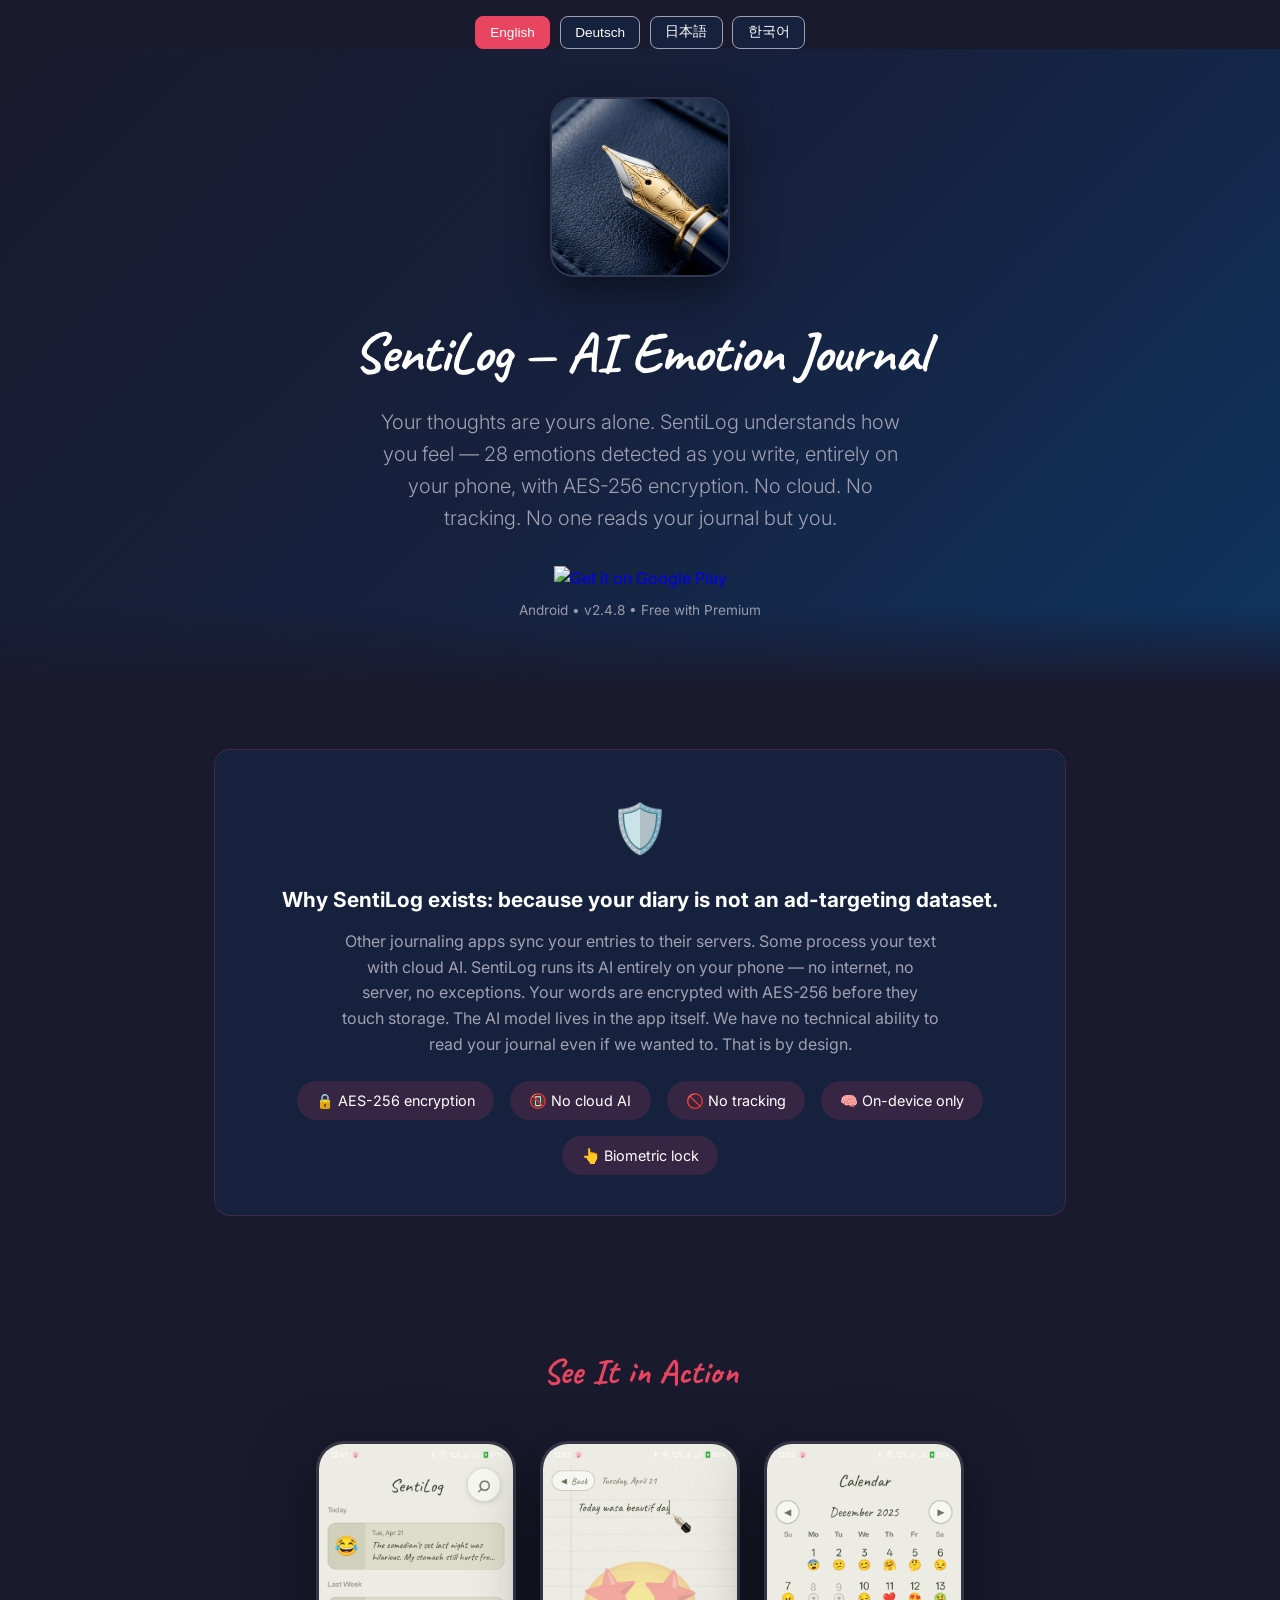
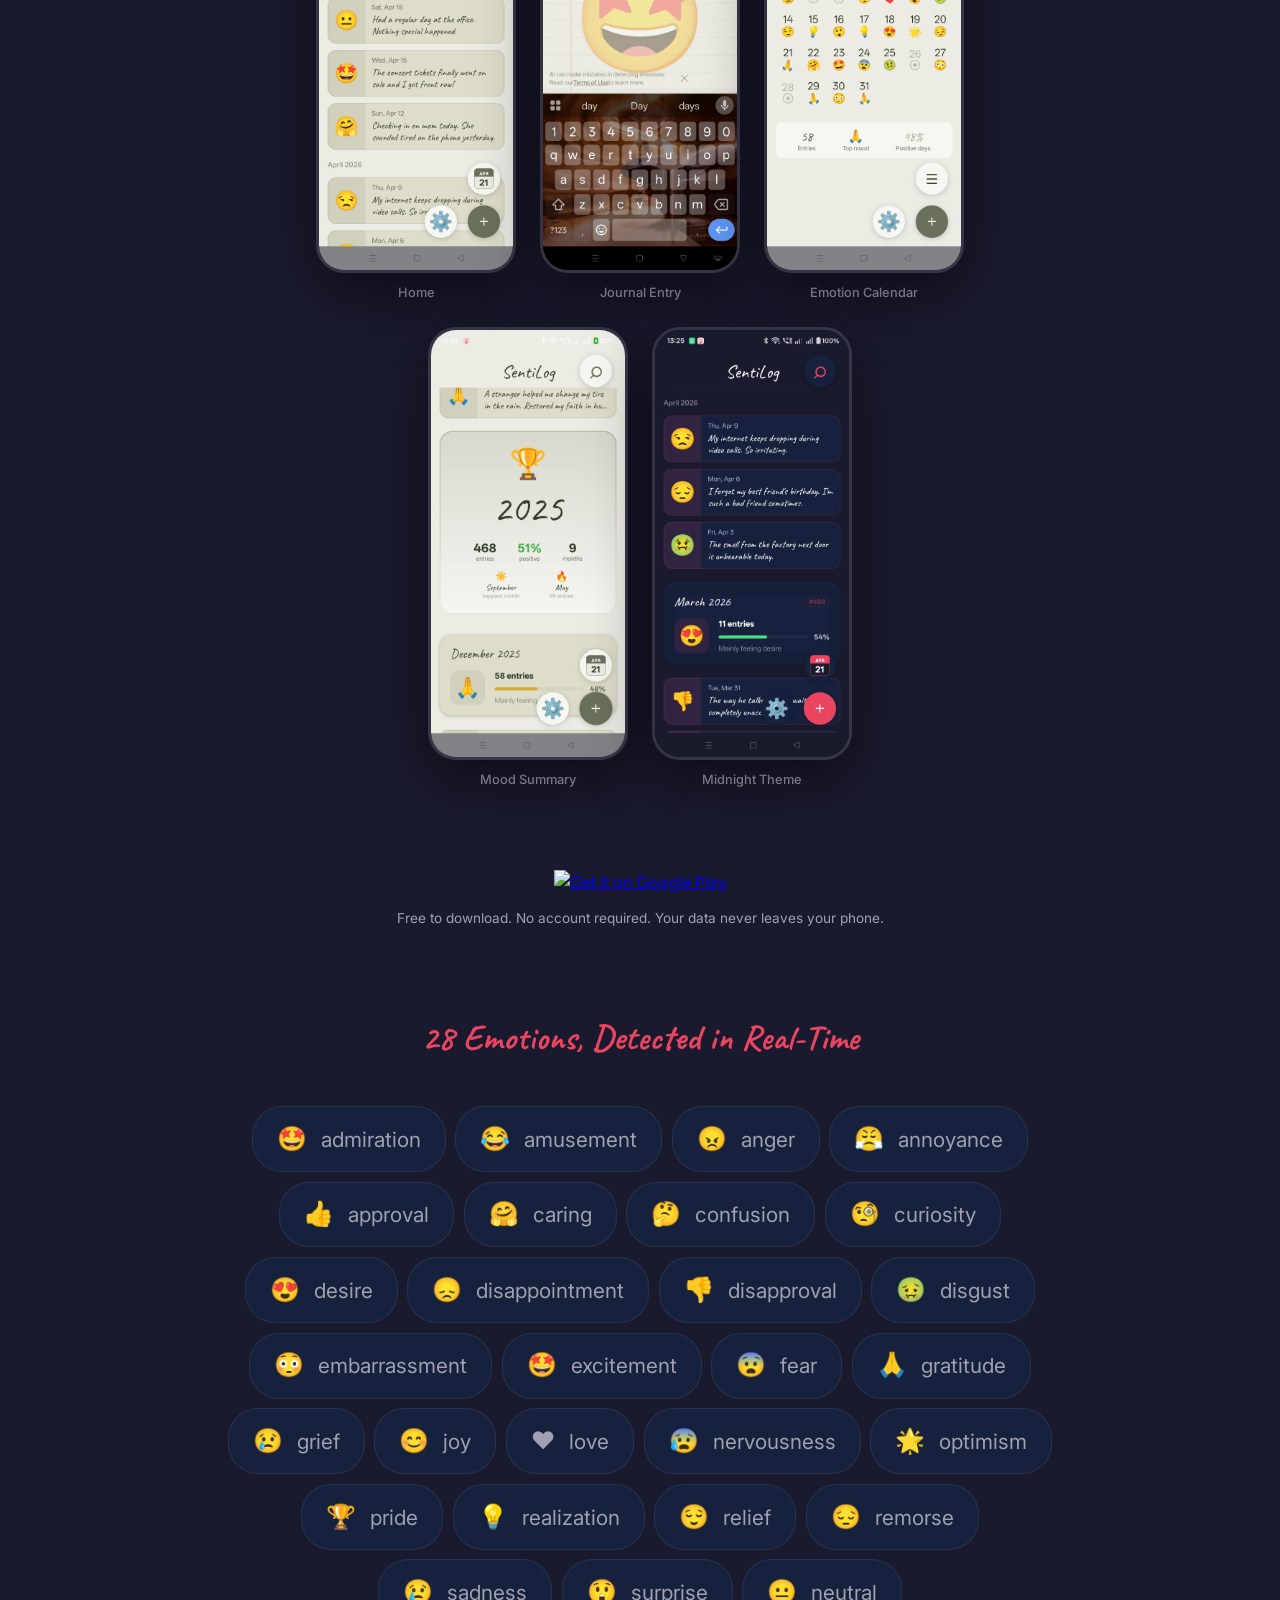
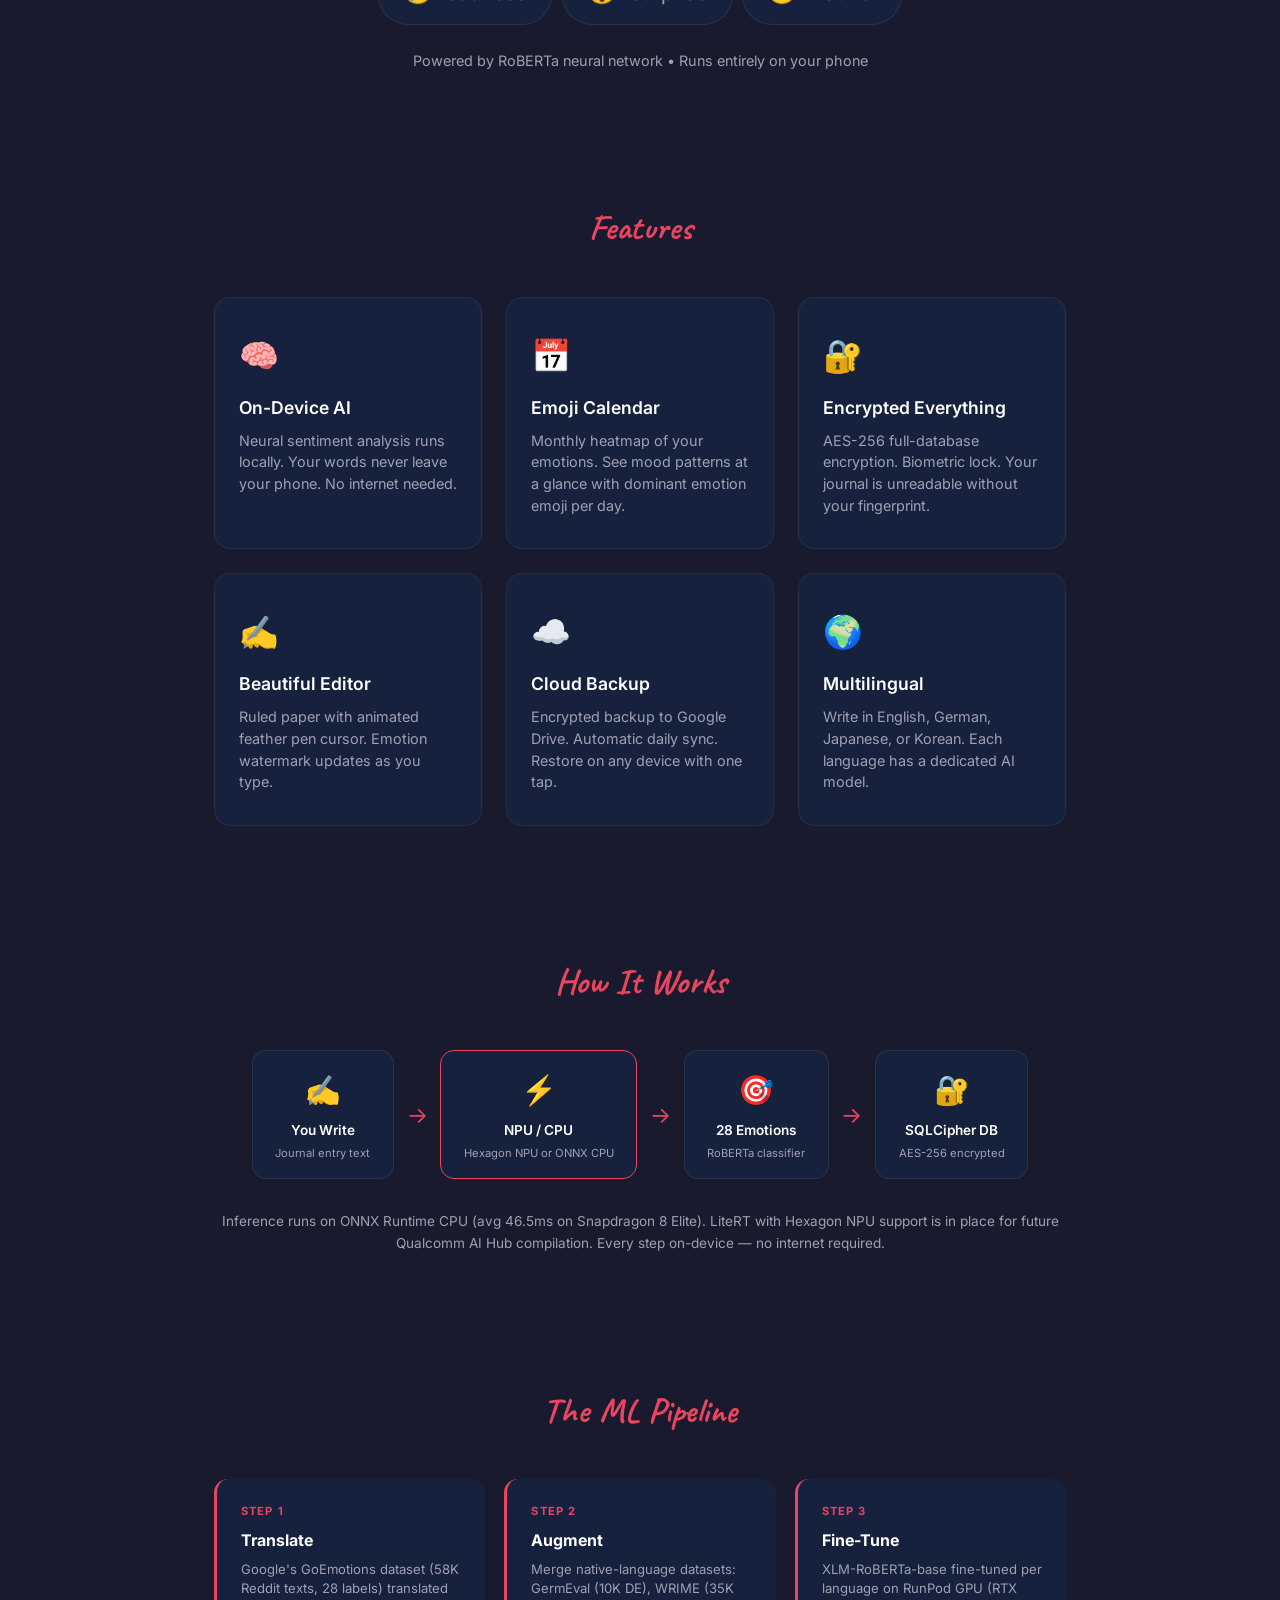
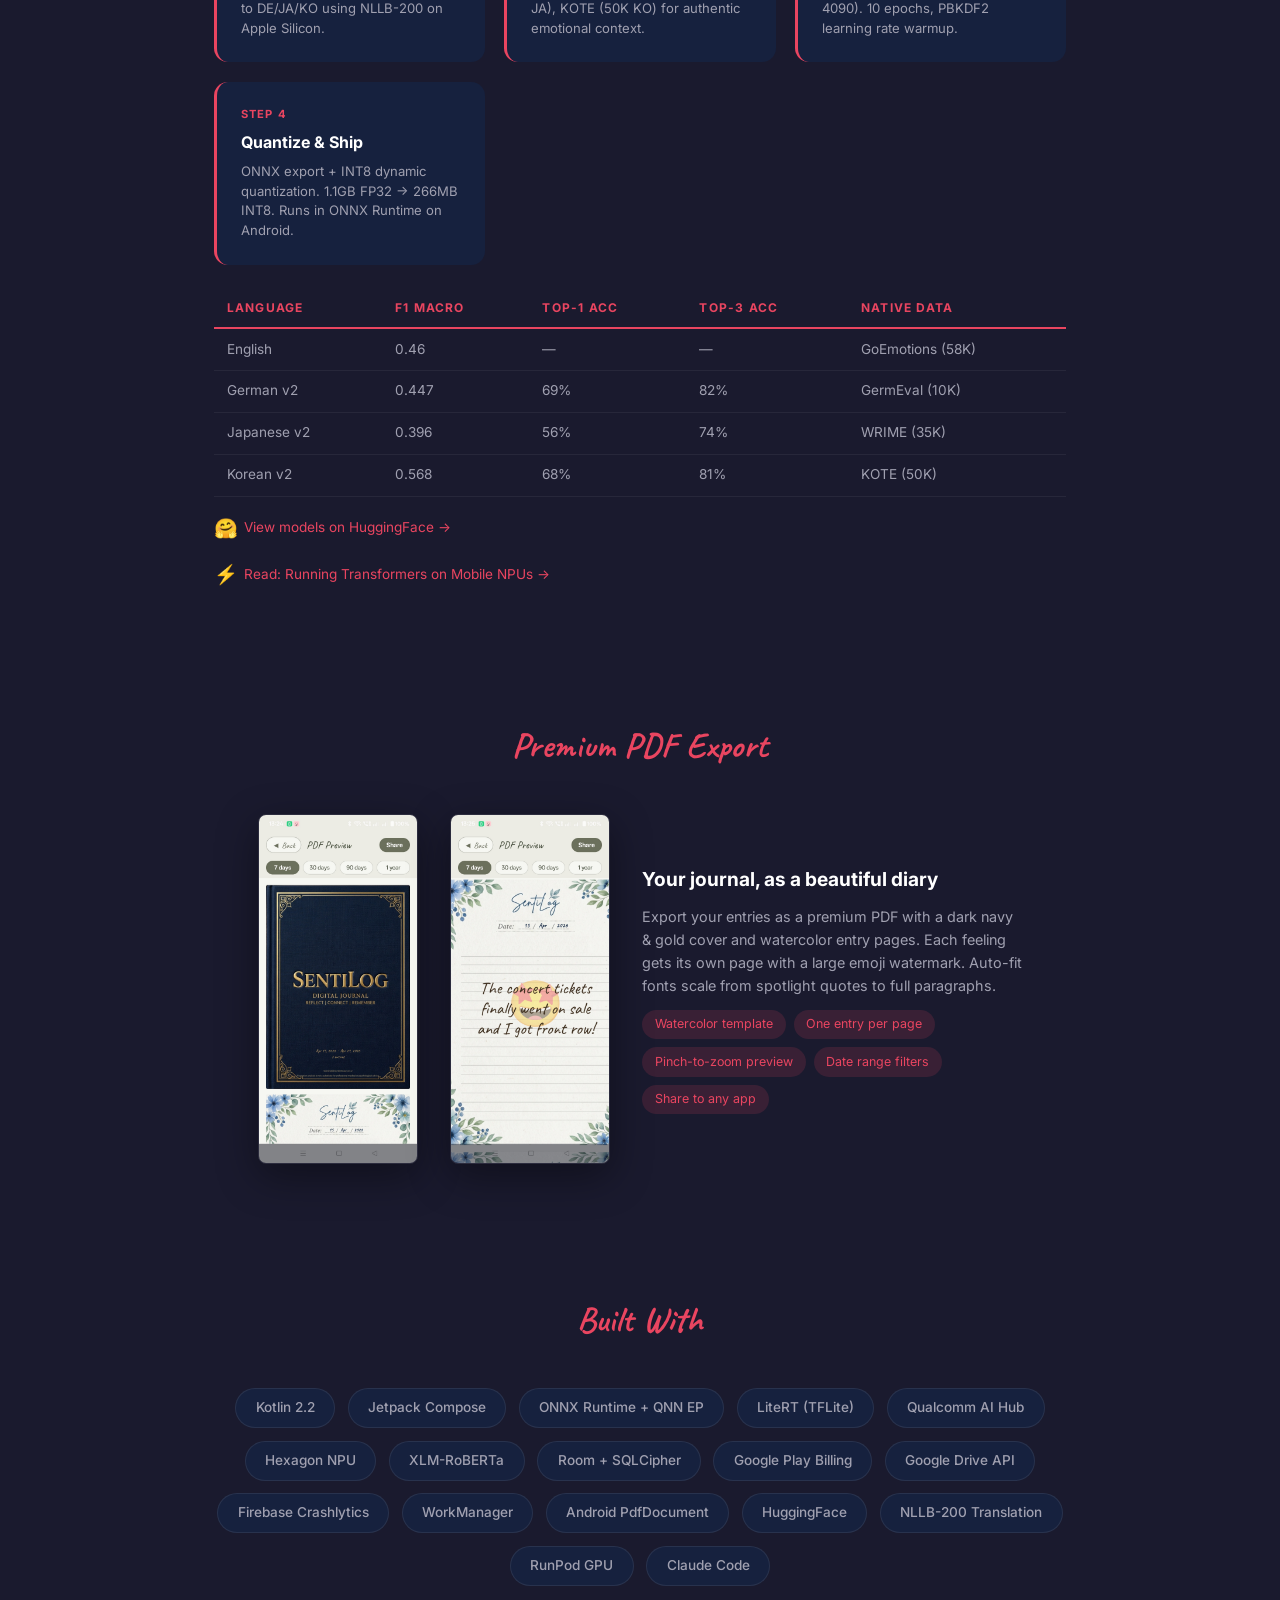
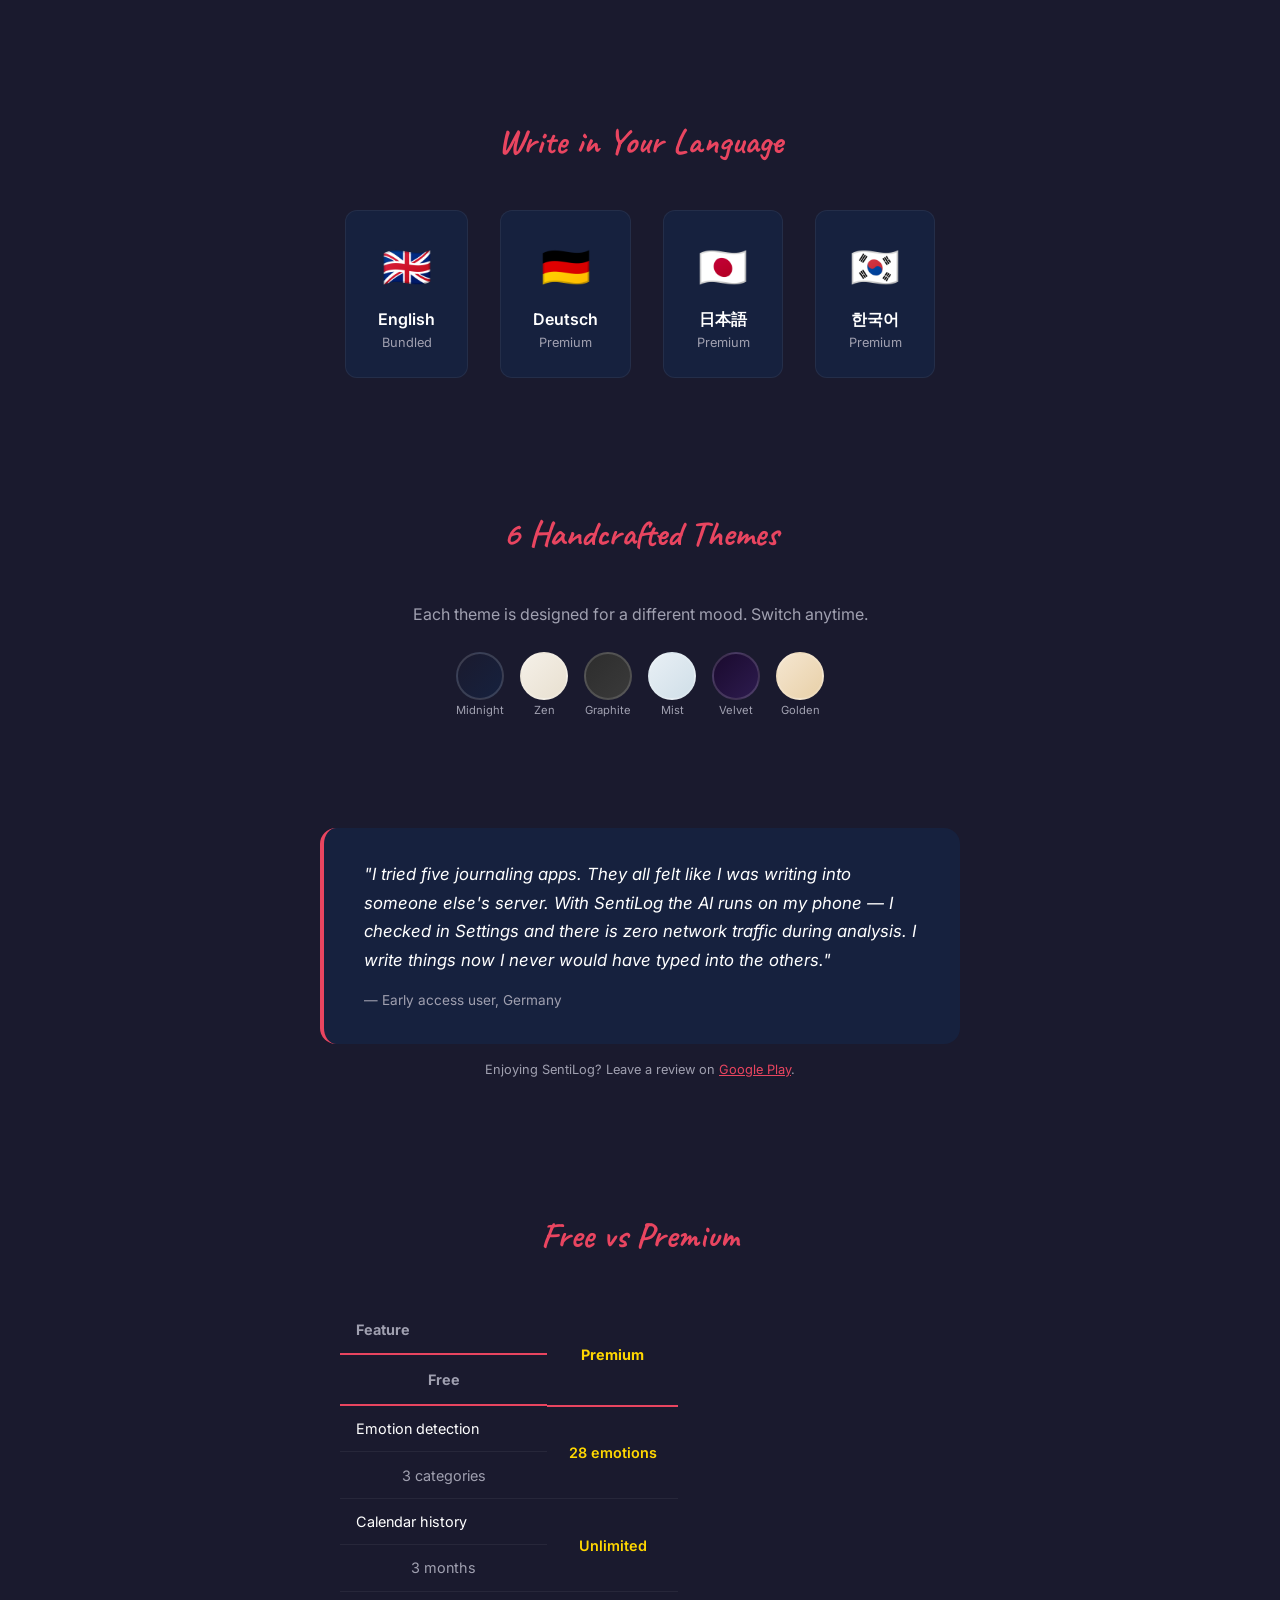
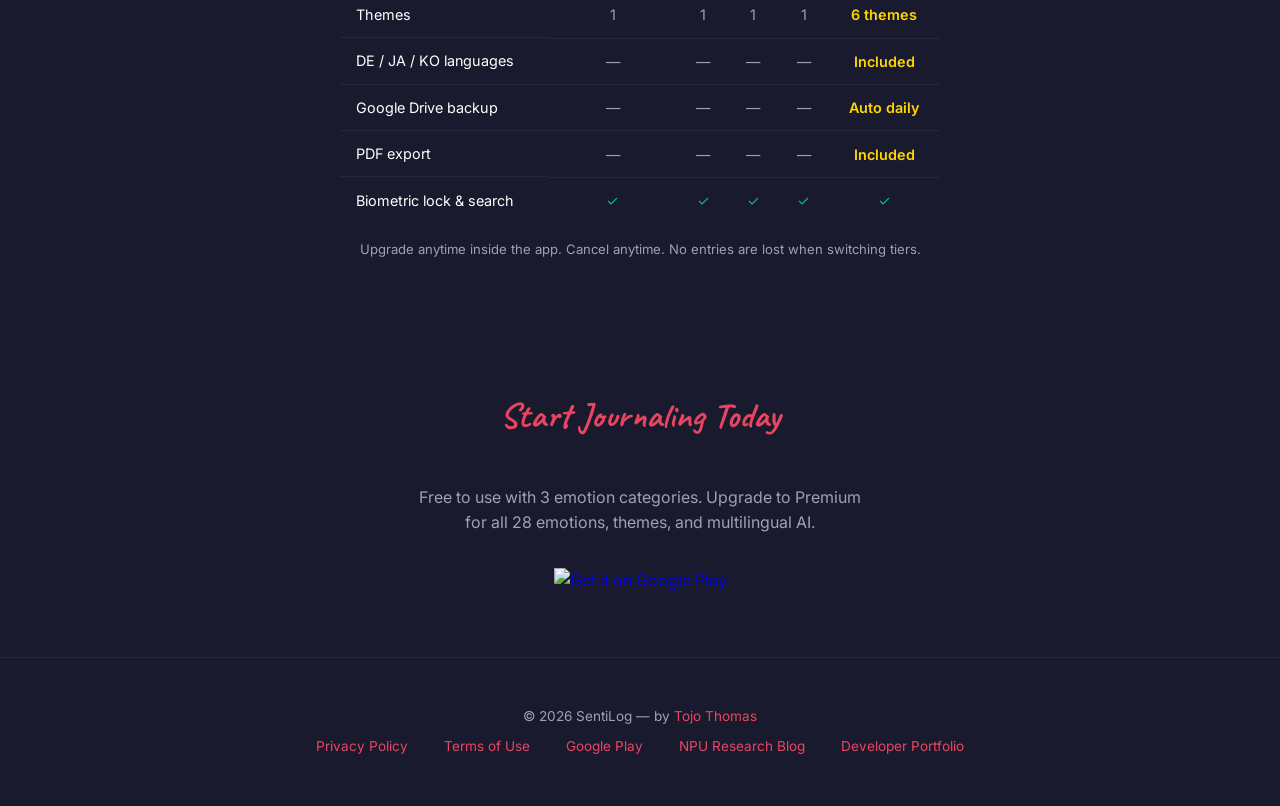
==== SentiLog/index.html @ b743c50d "SentiLog: add iOS-specific Privacy Policy and Terms of Service App Review requires policy text that " ====
<!DOCTYPE html>
<html lang="en">
<head>
    <meta charset="UTF-8">
    <meta name="viewport" content="width=device-width, initial-scale=1.0">
    <title>SentiLog — Private AI Journal App for Android | 28-Emotion Mood Tracker</title>
    <meta name="description" content="SentiLog is a private, encrypted journaling app for Android. On-device AI detects 28 emotions as you write — no cloud, no tracking. Free with premium upgrade.">
    <meta name="robots" content="index, follow">
    <link rel="canonical" href="https://tojohere.dev/SentiLog/">

    <!-- Open Graph -->
    <meta property="og:type" content="website">
    <meta property="og:title" content="SentiLog — Private AI Journal for Android">
    <meta property="og:description" content="On-device 28-emotion AI. AES-256 encrypted. No cloud. No tracking. Your journal stays on your phone.">
    <meta property="og:image" content="https://tojohere.dev/SentiLog/og-sentilog.png">
    <meta property="og:url" content="https://tojohere.dev/SentiLog/">

    <!-- Twitter Card -->
    <meta name="twitter:card" content="summary_large_image">
    <meta name="twitter:title" content="SentiLog — Private AI Journal for Android">
    <meta name="twitter:description" content="On-device 28-emotion AI. AES-256 encrypted. No cloud. No tracking.">
    <meta name="twitter:image" content="https://tojohere.dev/SentiLog/og-sentilog.png">

    <!-- Structured Data -->
    <script type="application/ld+json">
    {
      "@context": "https://schema.org",
      "@type": "SoftwareApplication",
      "name": "SentiLog",
      "operatingSystem": "Android",
      "applicationCategory": "LifestyleApplication",
      "offers": { "@type": "Offer", "price": "0", "priceCurrency": "USD" },
      "url": "https://tojohere.dev/SentiLog/",
      "author": { "@type": "Person", "name": "Tojo Thomas", "url": "https://tojohere.dev" },
      "description": "AI-powered journaling app that detects 28 emotions in real-time using on-device RoBERTa. AES-256 full-database encryption, zero cloud processing, multilingual (EN/DE/JA/KO)."
    }
    </script>

    <link rel="preconnect" href="https://fonts.googleapis.com">
    <link rel="preconnect" href="https://fonts.gstatic.com" crossorigin>
    <link href="https://fonts.googleapis.com/css2?family=Caveat:wght@400;600;700&family=Inter:wght@300;400;500;600;700&display=swap" rel="stylesheet">
    <style>
        :root {
            --primary: #1a1a2e; --surface: #16213e; --accent: #e94560;
            --accent-soft: rgba(233,69,96,0.15); --text-primary: #ffffff;
            --text-secondary: #a0a0b0;
            --bg-gradient: linear-gradient(135deg, #1a1a2e 0%, #16213e 50%, #0f3460 100%);
        }
        * { box-sizing: border-box; margin: 0; padding: 0; }
        body { background: var(--primary); color: var(--text-primary); font-family: 'Inter', -apple-system, sans-serif; line-height: 1.6; overflow-x: hidden; }

        .lang-switcher { display: flex; justify-content: center; gap: 0.6rem; padding: 1rem 1rem 0; flex-wrap: wrap; }
        .lang-btn { background: var(--surface); border: 1px solid var(--text-secondary); color: var(--text-primary); padding: 0.4rem 0.9rem; border-radius: 8px; cursor: pointer; font-size: 0.85rem; font-weight: 500; transition: all 0.3s; }
        .lang-btn:hover { border-color: var(--accent); }
        .lang-btn.active { background: var(--accent); border-color: var(--accent); }

        .hero { background: var(--bg-gradient); text-align: center; padding: 3rem 1.5rem 4rem; position: relative; }
        .hero::after { content: ''; position: absolute; bottom: -2px; left: 0; right: 0; height: 80px; background: linear-gradient(transparent, var(--primary)); }
        .hero-img { width: 180px; height: 180px; border-radius: 24px; object-fit: cover; margin-bottom: 1.5rem; box-shadow: 0 12px 40px rgba(0,0,0,0.5); border: 2px solid rgba(255,255,255,0.1); }
        .hero h1 { font-family: 'Caveat', cursive; font-size: 3.5rem; font-weight: 700; margin-bottom: 0.5rem; letter-spacing: -1px; }
        .hero .tagline { font-size: 1.25rem; color: var(--text-secondary); max-width: 520px; margin: 0 auto 2rem; font-weight: 300; }
        .hero .cta { display: inline-block; text-decoration: none; transition: transform 0.2s, box-shadow 0.2s; }
        .hero .cta:hover { transform: translateY(-2px); box-shadow: 0 8px 30px rgba(0,0,0,0.3); }
        .hero .cta img { height: 80px; }
        .cta-bottom img { height: 60px; }
        .cta-bottom { display: inline-block; text-decoration: none; transition: transform 0.2s; }
        .cta-bottom:hover { transform: translateY(-2px); }
        .badge { display: block; margin-top: 0.5rem; font-size: 0.85rem; color: var(--text-secondary); }

        /* ── App Screenshots ── */
        .screenshots { display: flex; justify-content: center; gap: 1.5rem; flex-wrap: wrap; margin-top: 1rem; }
        .phone-frame { position: relative; width: 200px; border-radius: 28px; overflow: hidden; border: 3px solid rgba(255,255,255,0.12); box-shadow: 0 20px 60px rgba(0,0,0,0.5); transition: transform 0.3s; }
        .phone-frame:hover { transform: translateY(-8px) scale(1.02); }
        .phone-frame img { width: 100%; display: block; }
        .phone-label { text-align: center; margin-top: 0.6rem; font-size: 0.8rem; color: var(--text-secondary); font-weight: 500; }

        /* ── Architecture Flow ── */
        .arch-flow { display: flex; align-items: center; justify-content: center; gap: 0.8rem; flex-wrap: wrap; margin: 2rem auto; max-width: 800px; }
        .arch-node { background: var(--surface); border: 1px solid rgba(255,255,255,0.08); border-radius: 14px; padding: 1rem 1.4rem; text-align: center; min-width: 130px; transition: transform 0.2s, border-color 0.2s; }
        .arch-node:hover { transform: translateY(-3px); border-color: var(--accent); }
        .arch-node .arch-icon { font-size: 1.8rem; margin-bottom: 0.4rem; }
        .arch-node .arch-label { font-size: 0.85rem; font-weight: 600; }
        .arch-node .arch-detail { font-size: 0.7rem; color: var(--text-secondary); margin-top: 0.2rem; }
        .arch-arrow { font-size: 1.4rem; color: var(--accent); flex-shrink: 0; }
        .arch-note { text-align: center; color: var(--text-secondary); font-size: 0.85rem; margin-top: 1.5rem; }

        /* ── ML Pipeline ── */
        .pipeline-grid { display: grid; grid-template-columns: repeat(auto-fit, minmax(200px, 1fr)); gap: 1.2rem; margin-top: 1.5rem; }
        .pipeline-step { background: var(--surface); border-radius: 14px; padding: 1.5rem; border-left: 3px solid var(--accent); }
        .pipeline-step .step-num { font-size: 0.7rem; font-weight: 700; color: var(--accent); text-transform: uppercase; letter-spacing: 0.1em; margin-bottom: 0.4rem; }
        .pipeline-step h4 { font-size: 1rem; margin-bottom: 0.4rem; }
        .pipeline-step p { font-size: 0.82rem; color: var(--text-secondary); line-height: 1.5; }
        .model-table { width: 100%; border-collapse: collapse; margin-top: 1.5rem; font-size: 0.85rem; }
        .model-table th { text-align: left; padding: 0.6rem 0.8rem; border-bottom: 2px solid var(--accent); color: var(--accent); font-size: 0.75rem; text-transform: uppercase; letter-spacing: 0.1em; }
        .model-table td { padding: 0.6rem 0.8rem; border-bottom: 1px solid rgba(255,255,255,0.06); color: var(--text-secondary); }
        .model-table tr:hover td { color: var(--text-primary); }
        .hf-link { display: inline-flex; align-items: center; gap: 0.4rem; color: var(--accent); text-decoration: none; font-size: 0.85rem; margin-top: 1rem; }
        .hf-link:hover { text-decoration: underline; }

        /* ── PDF Export ── */
        .pdf-showcase { display: flex; align-items: center; justify-content: center; gap: 2rem; flex-wrap: wrap; margin-top: 1.5rem; }
        .pdf-img { width: 160px; border-radius: 8px; box-shadow: 0 12px 40px rgba(0,0,0,0.4); border: 1px solid rgba(255,255,255,0.08); transition: transform 0.3s; }
        .pdf-img:hover { transform: translateY(-4px); }
        .pdf-desc { max-width: 380px; }
        .pdf-desc h3 { font-size: 1.2rem; margin-bottom: 0.6rem; }
        .pdf-desc p { font-size: 0.9rem; color: var(--text-secondary); line-height: 1.6; }
        .pdf-tags { display: flex; flex-wrap: wrap; gap: 0.5rem; margin-top: 0.8rem; }
        .pdf-tag { background: var(--accent-soft); padding: 0.3rem 0.8rem; border-radius: 20px; font-size: 0.78rem; color: var(--accent); }

        /* ── Tech Stack ── */
        .tech-grid { display: flex; flex-wrap: wrap; justify-content: center; gap: 0.8rem; margin-top: 1.5rem; }
        .tech-badge { background: var(--surface); border: 1px solid rgba(255,255,255,0.08); padding: 0.5rem 1.2rem; border-radius: 30px; font-size: 0.85rem; font-weight: 500; color: var(--text-secondary); transition: all 0.2s; }
        .tech-badge:hover { border-color: var(--accent); color: var(--text-primary); transform: translateY(-2px); }

        section { max-width: 900px; margin: 0 auto; padding: 4rem 1.5rem; }
        section h2 { font-family: 'Caveat', cursive; font-size: 2.2rem; text-align: center; margin-bottom: 2.5rem; color: var(--accent); }

        .emotion-grid { display: flex; flex-wrap: wrap; justify-content: center; gap: 0.6rem; margin-bottom: 1.5rem; }
        .emotion-chip { background: var(--surface); border: 1px solid rgba(255,255,255,0.08); padding: 0.8rem 1.5rem; border-radius: 30px; font-size: 1.3rem; color: var(--text-secondary); white-space: nowrap; }
        .emotion-chip .em { margin-right: 0.5rem; font-size: 1.5rem; }
        .emotion-note { text-align: center; color: var(--text-secondary); font-size: 0.9rem; }

        .features { display: grid; grid-template-columns: repeat(auto-fit, minmax(250px, 1fr)); gap: 1.5rem; }
        .feature-card { background: var(--surface); border-radius: 16px; padding: 2rem 1.5rem; border: 1px solid rgba(255,255,255,0.06); transition: transform 0.2s; }
        .feature-card:hover { transform: translateY(-4px); }
        .feature-icon { font-size: 2rem; margin-bottom: 0.8rem; }
        .feature-card h3 { font-size: 1.1rem; margin-bottom: 0.5rem; font-weight: 600; }
        .feature-card p { font-size: 0.9rem; color: var(--text-secondary); line-height: 1.5; }

        .privacy-box { background: var(--surface); border-radius: 16px; padding: 2.5rem; text-align: center; border: 1px solid rgba(233,69,96,0.2); }
        .privacy-box .shield { font-size: 3rem; margin-bottom: 1rem; }
        .privacy-box h3 { font-size: 1.3rem; margin-bottom: 0.8rem; }
        .privacy-box p { color: var(--text-secondary); max-width: 600px; margin: 0 auto; }
        .privacy-points { display: flex; flex-wrap: wrap; justify-content: center; gap: 1rem; margin-top: 1.5rem; }
        .privacy-point { background: var(--accent-soft); padding: 0.5rem 1.2rem; border-radius: 20px; font-size: 0.9rem; }

        .lang-grid { display: flex; justify-content: center; gap: 2rem; flex-wrap: wrap; }
        .lang-card { background: var(--surface); border-radius: 12px; padding: 1.5rem 2rem; text-align: center; min-width: 120px; border: 1px solid rgba(255,255,255,0.06); }
        .lang-flag { font-size: 2.5rem; margin-bottom: 0.5rem; }
        .lang-name { font-weight: 600; }

        .theme-strip { display: flex; justify-content: center; gap: 1rem; flex-wrap: wrap; margin-top: 1rem; }
        .theme-dot { width: 48px; height: 48px; border-radius: 50%; border: 2px solid rgba(255,255,255,0.15); position: relative; }
        .theme-dot span { position: absolute; bottom: -22px; left: 50%; transform: translateX(-50%); font-size: 0.7rem; color: var(--text-secondary); white-space: nowrap; }

        footer { text-align: center; padding: 3rem 1.5rem; color: var(--text-secondary); font-size: 0.85rem; border-top: 1px solid rgba(255,255,255,0.06); }
        footer a { color: var(--accent); text-decoration: none; }
        footer a:hover { text-decoration: underline; }
        .footer-links { margin-top: 0.5rem; }
        .footer-links a { margin: 0 1rem; }

        [data-lang] { display: none !important; }
        [data-lang].active { display: block !important; }
        a.cta[data-lang].active { display: inline-block !important; }
        div.features[data-lang].active { display: grid !important; }
        div.emotion-grid[data-lang].active { display: flex !important; }

        @media (max-width: 600px) {
            .hero h1 { font-size: 2.5rem; }
            .hero .tagline { font-size: 1.05rem; }
            section { padding: 3rem 1.2rem; }
            .features { grid-template-columns: 1fr; }
            .phone-frame { width: 140px; }
            .arch-flow { flex-direction: column; }
            .arch-arrow { transform: rotate(90deg); }
            .pdf-showcase { flex-direction: column; text-align: center; }
            .pdf-desc { text-align: center; }
            .pdf-tags { justify-content: center; }
        }
    </style>
</head>
<body>

<div class="lang-switcher">
    <button class="lang-btn active" onclick="switchLang('en')">English</button>
    <button class="lang-btn" onclick="switchLang('de')">Deutsch</button>
    <button class="lang-btn" onclick="switchLang('ja')">日本語</button>
    <button class="lang-btn" onclick="switchLang('ko')">한국어</button>
</div>

<!-- Hero -->
<div class="hero">
    <img src="sentilog_pen.jpg" alt="SentiLog app icon — AI-powered emotion journal" class="hero-img">
    <h1>SentiLog — AI Emotion Journal</h1>
    <p class="tagline active" data-lang="en">Your thoughts are yours alone. SentiLog understands how you feel — 28 emotions detected as you write, entirely on your phone, with AES-256 encryption. No cloud. No tracking. No one reads your journal but you.</p>
    <p class="tagline" data-lang="de">Deine Gedanken gehören nur dir. SentiLog versteht deine Gefühle — 28 Emotionen während des Schreibens erkannt, vollständig auf deinem Gerät, mit AES-256-Verschlüsselung. Keine Cloud. Kein Tracking.</p>
    <p class="tagline" data-lang="ja">あなたの想いはあなただけのもの。SentiLogは書きながら28の感情をリアルタイム検出。完全オンデバイス、AES-256暗号化。クラウドなし、トラッキングなし。</p>
    <p class="tagline" data-lang="ko">당신의 생각은 당신만의 것. SentiLog는 쓰면서 28가지 감정을 실시간으로 감지합니다. 완전한 온디바이스, AES-256 암호화. 클라우드 없음, 추적 없음.</p>

    <a href="https://play.google.com/store/apps/details?id=com.sentilog.app" class="cta">
        <img src="https://play.google.com/intl/en_us/badges/static/images/badges/en_badge_web_generic.png" alt="Get it on Google Play">
    </a>
    <div class="badge">Android &bull; v2.4.8 &bull; Free with Premium</div>
</div>

<!-- Privacy — moved above fold as primary differentiator -->
<section>
    <div class="privacy-box">
        <div class="shield">🛡️</div>
        <h3 data-lang="en">Why SentiLog exists: because your diary is not an ad-targeting dataset.</h3>
        <h3 data-lang="de">Warum SentiLog existiert: Dein Tagebuch ist kein Datensatz für Werbung.</h3>
        <h3 data-lang="ja">なぜSentiLogが存在するか：あなたの日記は広告ターゲティングのデータではありません。</h3>
        <h3 data-lang="ko">SentiLog가 존재하는 이유: 당신의 일기는 광고 타겟팅 데이터가 아닙니다.</h3>

        <p data-lang="en">Other journaling apps sync your entries to their servers. Some process your text with cloud AI. SentiLog runs its AI entirely on your phone — no internet, no server, no exceptions. Your words are encrypted with AES-256 before they touch storage. The AI model lives in the app itself. We have no technical ability to read your journal even if we wanted to. That is by design.</p>
        <p data-lang="de">Andere Tagebuch-Apps synchronisieren deine Einträge auf ihre Server. SentiLog läuft vollständig auf deinem Gerät — kein Internet, kein Server, keine Ausnahmen. Deine Worte werden mit AES-256 verschlüsselt, bevor sie gespeichert werden.</p>
        <p data-lang="ja">他の日記アプリはサーバーにエントリを同期します。SentiLogは完全にあなたのスマートフォン上で動作 — インターネットなし、サーバーなし、例外なし。AES-256で暗号化。</p>
        <p data-lang="ko">다른 일기 앱은 서버에 항목을 동기화합니다. SentiLog는 완전히 기기에서 실행 — 인터넷 없음, 서버 없음, 예외 없음. AES-256 암호화.</p>

        <div class="privacy-points">
            <span class="privacy-point">🔒 AES-256 encryption</span>
            <span class="privacy-point">📵 No cloud AI</span>
            <span class="privacy-point">🚫 No tracking</span>
            <span class="privacy-point">🧠 On-device only</span>
            <span class="privacy-point">👆 Biometric lock</span>
        </div>
    </div>
</section>

<!-- App Screenshots -->
<section>
    <h2 data-lang="en">See It in Action</h2>
    <h2 data-lang="de">In Aktion erleben</h2>
    <h2 data-lang="ja">動作を見る</h2>
    <h2 data-lang="ko">직접 확인하세요</h2>
    <div class="screenshots">
        <div>
            <div class="phone-frame"><img src="screen_home.png" alt="SentiLog Home — Journal entries with emotion emojis" loading="lazy"></div>
            <p class="phone-label">Home</p>
        </div>
        <div>
            <div class="phone-frame"><img src="screen_journal.jpg" alt="SentiLog Journal — Writing with real-time emotion detection" loading="lazy"></div>
            <p class="phone-label">Journal Entry</p>
        </div>
        <div>
            <div class="phone-frame"><img src="screen_calendar.png" alt="SentiLog Calendar — Monthly emoji heatmap" loading="lazy"></div>
            <p class="phone-label">Emotion Calendar</p>
        </div>
        <div>
            <div class="phone-frame"><img src="screen_summary.png" alt="SentiLog Summary — Year and month mood stats" loading="lazy"></div>
            <p class="phone-label">Mood Summary</p>
        </div>
        <div>
            <div class="phone-frame"><img src="screen_midnight.png" alt="SentiLog Midnight Theme — Dark mode journal" loading="lazy"></div>
            <p class="phone-label">Midnight Theme</p>
        </div>
    </div>
</section>

<!-- Mid-page CTA — after screenshots where intent peaks -->
<section style="text-align:center; padding-top:1rem; padding-bottom:1rem;">
    <a href="https://play.google.com/store/apps/details?id=com.sentilog.app" class="cta">
        <img src="https://play.google.com/intl/en_us/badges/static/images/badges/en_badge_web_generic.png" alt="Get it on Google Play" style="height:72px">
    </a>
    <p style="color:var(--text-secondary); font-size:0.85rem; margin-top:0.75rem;" data-lang="en">Free to download. No account required. Your data never leaves your phone.</p>
    <p style="color:var(--text-secondary); font-size:0.85rem; margin-top:0.75rem;" data-lang="de">Kostenlos herunterladen. Kein Konto erforderlich. Deine Daten verlassen nie dein Gerät.</p>
    <p style="color:var(--text-secondary); font-size:0.85rem; margin-top:0.75rem;" data-lang="ja">無料ダウンロード。アカウント不要。データはスマートフォンの外に出ません。</p>
    <p style="color:var(--text-secondary); font-size:0.85rem; margin-top:0.75rem;" data-lang="ko">무료 다운로드. 계정 불필요. 데이터는 절대 기기 밖으로 나가지 않습니다.</p>
</section>

<!-- 28 Emotions -->
<section>
    <h2 data-lang="en">28 Emotions, Detected in Real-Time</h2>
    <h2 data-lang="de">28 Emotionen, in Echtzeit erkannt</h2>
    <h2 data-lang="ja">28の感情をリアルタイム検出</h2>
    <h2 data-lang="ko">28가지 감정, 실시간 감지</h2>
    <div class="emotion-grid" data-lang="en">
        <span class="emotion-chip"><span class="em">🤩</span> admiration</span>
        <span class="emotion-chip"><span class="em">😂</span> amusement</span>
        <span class="emotion-chip"><span class="em">😠</span> anger</span>
        <span class="emotion-chip"><span class="em">😤</span> annoyance</span>
        <span class="emotion-chip"><span class="em">👍</span> approval</span>
        <span class="emotion-chip"><span class="em">🤗</span> caring</span>
        <span class="emotion-chip"><span class="em">🤔</span> confusion</span>
        <span class="emotion-chip"><span class="em">🧐</span> curiosity</span>
        <span class="emotion-chip"><span class="em">😍</span> desire</span>
        <span class="emotion-chip"><span class="em">😞</span> disappointment</span>
        <span class="emotion-chip"><span class="em">👎</span> disapproval</span>
        <span class="emotion-chip"><span class="em">🤢</span> disgust</span>
        <span class="emotion-chip"><span class="em">😳</span> embarrassment</span>
        <span class="emotion-chip"><span class="em">🤩</span> excitement</span>
        <span class="emotion-chip"><span class="em">😨</span> fear</span>
        <span class="emotion-chip"><span class="em">🙏</span> gratitude</span>
        <span class="emotion-chip"><span class="em">😢</span> grief</span>
        <span class="emotion-chip"><span class="em">😊</span> joy</span>
        <span class="emotion-chip"><span class="em">❤️</span> love</span>
        <span class="emotion-chip"><span class="em">😰</span> nervousness</span>
        <span class="emotion-chip"><span class="em">🌟</span> optimism</span>
        <span class="emotion-chip"><span class="em">🏆</span> pride</span>
        <span class="emotion-chip"><span class="em">💡</span> realization</span>
        <span class="emotion-chip"><span class="em">😌</span> relief</span>
        <span class="emotion-chip"><span class="em">😔</span> remorse</span>
        <span class="emotion-chip"><span class="em">😢</span> sadness</span>
        <span class="emotion-chip"><span class="em">😲</span> surprise</span>
        <span class="emotion-chip"><span class="em">😐</span> neutral</span>
    </div>
    <div class="emotion-grid" data-lang="de">
        <span class="emotion-chip"><span class="em">🤩</span> Bewunderung</span>
        <span class="emotion-chip"><span class="em">😂</span> Belustigung</span>
        <span class="emotion-chip"><span class="em">😠</span> Wut</span>
        <span class="emotion-chip"><span class="em">😤</span> Ärger</span>
        <span class="emotion-chip"><span class="em">👍</span> Zustimmung</span>
        <span class="emotion-chip"><span class="em">🤗</span> Fürsorge</span>
        <span class="emotion-chip"><span class="em">🤔</span> Verwirrung</span>
        <span class="emotion-chip"><span class="em">🧐</span> Neugier</span>
        <span class="emotion-chip"><span class="em">😍</span> Verlangen</span>
        <span class="emotion-chip"><span class="em">😞</span> Enttäuschung</span>
        <span class="emotion-chip"><span class="em">👎</span> Missbilligung</span>
        <span class="emotion-chip"><span class="em">🤢</span> Ekel</span>
        <span class="emotion-chip"><span class="em">😳</span> Verlegenheit</span>
        <span class="emotion-chip"><span class="em">🤩</span> Begeisterung</span>
        <span class="emotion-chip"><span class="em">😨</span> Angst</span>
        <span class="emotion-chip"><span class="em">🙏</span> Dankbarkeit</span>
        <span class="emotion-chip"><span class="em">😢</span> Trauer</span>
        <span class="emotion-chip"><span class="em">😊</span> Freude</span>
        <span class="emotion-chip"><span class="em">❤️</span> Liebe</span>
        <span class="emotion-chip"><span class="em">😰</span> Nervosität</span>
        <span class="emotion-chip"><span class="em">🌟</span> Optimismus</span>
        <span class="emotion-chip"><span class="em">🏆</span> Stolz</span>
        <span class="emotion-chip"><span class="em">💡</span> Erkenntnis</span>
        <span class="emotion-chip"><span class="em">😌</span> Erleichterung</span>
        <span class="emotion-chip"><span class="em">😔</span> Reue</span>
        <span class="emotion-chip"><span class="em">😢</span> Traurigkeit</span>
        <span class="emotion-chip"><span class="em">😲</span> Überraschung</span>
        <span class="emotion-chip"><span class="em">😐</span> Neutral</span>
    </div>
    <div class="emotion-grid" data-lang="ja">
        <span class="emotion-chip"><span class="em">🤩</span> 称賛</span>
        <span class="emotion-chip"><span class="em">😂</span> 面白さ</span>
        <span class="emotion-chip"><span class="em">😠</span> 怒り</span>
        <span class="emotion-chip"><span class="em">😤</span> 苛立ち</span>
        <span class="emotion-chip"><span class="em">👍</span> 賛同</span>
        <span class="emotion-chip"><span class="em">🤗</span> 思いやり</span>
        <span class="emotion-chip"><span class="em">🤔</span> 混乱</span>
        <span class="emotion-chip"><span class="em">🧐</span> 好奇心</span>
        <span class="emotion-chip"><span class="em">😍</span> 願望</span>
        <span class="emotion-chip"><span class="em">😞</span> 失望</span>
        <span class="emotion-chip"><span class="em">👎</span> 不賛成</span>
        <span class="emotion-chip"><span class="em">🤢</span> 嫌悪</span>
        <span class="emotion-chip"><span class="em">😳</span> 恥ずかしさ</span>
        <span class="emotion-chip"><span class="em">🤩</span> 興奮</span>
        <span class="emotion-chip"><span class="em">😨</span> 恐怖</span>
        <span class="emotion-chip"><span class="em">🙏</span> 感謝</span>
        <span class="emotion-chip"><span class="em">😢</span> 悲嘆</span>
        <span class="emotion-chip"><span class="em">😊</span> 喜び</span>
        <span class="emotion-chip"><span class="em">❤️</span> 愛</span>
        <span class="emotion-chip"><span class="em">😰</span> 緊張</span>
        <span class="emotion-chip"><span class="em">🌟</span> 楽観</span>
        <span class="emotion-chip"><span class="em">🏆</span> 誇り</span>
        <span class="emotion-chip"><span class="em">💡</span> 気づき</span>
        <span class="emotion-chip"><span class="em">😌</span> 安堵</span>
        <span class="emotion-chip"><span class="em">😔</span> 後悔</span>
        <span class="emotion-chip"><span class="em">😢</span> 悲しみ</span>
        <span class="emotion-chip"><span class="em">😲</span> 驚き</span>
        <span class="emotion-chip"><span class="em">😐</span> 中立</span>
    </div>
    <div class="emotion-grid" data-lang="ko">
        <span class="emotion-chip"><span class="em">🤩</span> 감탄</span>
        <span class="emotion-chip"><span class="em">😂</span> 즐거움</span>
        <span class="emotion-chip"><span class="em">😠</span> 분노</span>
        <span class="emotion-chip"><span class="em">😤</span> 짜증</span>
        <span class="emotion-chip"><span class="em">👍</span> 승인</span>
        <span class="emotion-chip"><span class="em">🤗</span> 배려</span>
        <span class="emotion-chip"><span class="em">🤔</span> 혼란</span>
        <span class="emotion-chip"><span class="em">🧐</span> 호기심</span>
        <span class="emotion-chip"><span class="em">😍</span> 욕구</span>
        <span class="emotion-chip"><span class="em">😞</span> 실망</span>
        <span class="emotion-chip"><span class="em">👎</span> 반대</span>
        <span class="emotion-chip"><span class="em">🤢</span> 혐오</span>
        <span class="emotion-chip"><span class="em">😳</span> 당혹</span>
        <span class="emotion-chip"><span class="em">🤩</span> 흥분</span>
        <span class="emotion-chip"><span class="em">😨</span> 두려움</span>
        <span class="emotion-chip"><span class="em">🙏</span> 감사</span>
        <span class="emotion-chip"><span class="em">😢</span> 비탄</span>
        <span class="emotion-chip"><span class="em">😊</span> 기쁨</span>
        <span class="emotion-chip"><span class="em">❤️</span> 사랑</span>
        <span class="emotion-chip"><span class="em">😰</span> 긴장</span>
        <span class="emotion-chip"><span class="em">🌟</span> 낙관</span>
        <span class="emotion-chip"><span class="em">🏆</span> 자부심</span>
        <span class="emotion-chip"><span class="em">💡</span> 깨달음</span>
        <span class="emotion-chip"><span class="em">😌</span> 안도</span>
        <span class="emotion-chip"><span class="em">😔</span> 후회</span>
        <span class="emotion-chip"><span class="em">😢</span> 슬픔</span>
        <span class="emotion-chip"><span class="em">😲</span> 놀라움</span>
        <span class="emotion-chip"><span class="em">😐</span> 중립</span>
    </div>
    <p class="emotion-note" data-lang="en">Powered by RoBERTa neural network &bull; Runs entirely on your phone</p>
    <p class="emotion-note" data-lang="de">Angetrieben von RoBERTa-Neuronales Netz &bull; Läuft vollständig auf Ihrem Telefon</p>
    <p class="emotion-note" data-lang="ja">RoBERTaニューラルネットワーク搭載 &bull; 完全にスマートフォン上で動作</p>
    <p class="emotion-note" data-lang="ko">RoBERTa 신경망 기반 &bull; 완전히 휴대폰에서 실행</p>
</section>

<!-- Features -->
<section>
    <h2 data-lang="en">Features</h2>
    <h2 data-lang="de">Funktionen</h2>
    <h2 data-lang="ja">機能</h2>
    <h2 data-lang="ko">기능</h2>

    <div class="features" data-lang="en">
        <div class="feature-card"><div class="feature-icon">🧠</div><h3>On-Device AI</h3><p>Neural sentiment analysis runs locally. Your words never leave your phone. No internet needed.</p></div>
        <div class="feature-card"><div class="feature-icon">📅</div><h3>Emoji Calendar</h3><p>Monthly heatmap of your emotions. See mood patterns at a glance with dominant emotion emoji per day.</p></div>
        <div class="feature-card"><div class="feature-icon">🔐</div><h3>Encrypted Everything</h3><p>AES-256 full-database encryption. Biometric lock. Your journal is unreadable without your fingerprint.</p></div>
        <div class="feature-card"><div class="feature-icon">✍️</div><h3>Beautiful Editor</h3><p>Ruled paper with animated feather pen cursor. Emotion watermark updates as you type.</p></div>
        <div class="feature-card"><div class="feature-icon">☁️</div><h3>Cloud Backup</h3><p>Encrypted backup to Google Drive. Automatic daily sync. Restore on any device with one tap.</p></div>
        <div class="feature-card"><div class="feature-icon">🌍</div><h3>Multilingual</h3><p>Write in English, German, Japanese, or Korean. Each language has a dedicated AI model.</p></div>
    </div>
    <div class="features" data-lang="de">
        <div class="feature-card"><div class="feature-icon">🧠</div><h3>On-Device-KI</h3><p>Neuronale Stimmungsanalyse läuft lokal. Ihre Worte verlassen nie Ihr Telefon. Kein Internet nötig.</p></div>
        <div class="feature-card"><div class="feature-icon">📅</div><h3>Emoji-Kalender</h3><p>Monatliche Heatmap Ihrer Emotionen. Stimmungsmuster auf einen Blick mit dominantem Emotions-Emoji pro Tag.</p></div>
        <div class="feature-card"><div class="feature-icon">🔐</div><h3>Alles verschlüsselt</h3><p>AES-256-Vollverschlüsselung. Biometrische Sperre. Ihr Tagebuch ist ohne Fingerabdruck nicht lesbar.</p></div>
        <div class="feature-card"><div class="feature-icon">✍️</div><h3>Schöner Editor</h3><p>Liniertes Papier mit animiertem Füllfederhalter-Cursor. Emotions-Wasserzeichen aktualisiert sich beim Tippen.</p></div>
        <div class="feature-card"><div class="feature-icon">☁️</div><h3>Cloud-Backup</h3><p>Verschlüsseltes Backup auf Google Drive. Automatische tägliche Synchronisation. Mit einem Tippen wiederherstellen.</p></div>
        <div class="feature-card"><div class="feature-icon">🌍</div><h3>Mehrsprachig</h3><p>Schreiben Sie auf Englisch, Deutsch, Japanisch oder Koreanisch. Jede Sprache hat ein eigenes KI-Modell.</p></div>
    </div>
    <div class="features" data-lang="ja">
        <div class="feature-card"><div class="feature-icon">🧠</div><h3>オンデバイスAI</h3><p>ニューラル感情分析がローカルで動作。テキストがスマートフォンから外に出ることはありません。インターネット不要。</p></div>
        <div class="feature-card"><div class="feature-icon">📅</div><h3>絵文字カレンダー</h3><p>月間感情ヒートマップ。日ごとの支配的な感情絵文字で気分パターンを一目で確認。</p></div>
        <div class="feature-card"><div class="feature-icon">🔐</div><h3>完全暗号化</h3><p>AES-256データベース全体暗号化。生体認証ロック。指紋なしでは読めません。</p></div>
        <div class="feature-card"><div class="feature-icon">✍️</div><h3>美しいエディタ</h3><p>罫線付き用紙とアニメーション万年筆カーソル。入力中に感情ウォーターマークが更新。</p></div>
        <div class="feature-card"><div class="feature-icon">☁️</div><h3>クラウドバックアップ</h3><p>Google Driveへの暗号化バックアップ。毎日自動同期。ワンタップでどのデバイスでも復元。</p></div>
        <div class="feature-card"><div class="feature-icon">🌍</div><h3>多言語対応</h3><p>英語、ドイツ語、日本語、韓国語で記録。各言語に専用のAIモデルを搭載。</p></div>
    </div>
    <div class="features" data-lang="ko">
        <div class="feature-card"><div class="feature-icon">🧠</div><h3>온디바이스 AI</h3><p>신경망 감정 분석이 로컬에서 실행됩니다. 텍스트가 휴대폰 밖으로 나가지 않습니다. 인터넷 불필요.</p></div>
        <div class="feature-card"><div class="feature-icon">📅</div><h3>이모지 캘린더</h3><p>월간 감정 히트맵. 일별 주요 감정 이모지로 기분 패턴을 한눈에 확인.</p></div>
        <div class="feature-card"><div class="feature-icon">🔐</div><h3>완전 암호화</h3><p>AES-256 전체 데이터베이스 암호화. 생체 인증 잠금. 지문 없이는 읽을 수 없습니다.</p></div>
        <div class="feature-card"><div class="feature-icon">✍️</div><h3>아름다운 에디터</h3><p>줄이 있는 종이 디자인과 애니메이션 만년필 커서. 입력하면서 감정 워터마크가 업데이트.</p></div>
        <div class="feature-card"><div class="feature-icon">☁️</div><h3>클라우드 백업</h3><p>Google Drive로 암호화된 백업. 매일 자동 동기화. 한 번의 탭으로 어떤 기기에서든 복원.</p></div>
        <div class="feature-card"><div class="feature-icon">🌍</div><h3>다국어 지원</h3><p>영어, 독일어, 일본어, 한국어로 작성. 각 언어에 전용 AI 모델 탑재.</p></div>
    </div>
</section>

<!-- How It Works — Architecture Flow -->
<section>
    <h2 data-lang="en">How It Works</h2>
    <h2 data-lang="de">So funktioniert es</h2>
    <h2 data-lang="ja">仕組み</h2>
    <h2 data-lang="ko">작동 방식</h2>
    <div class="arch-flow">
        <div class="arch-node">
            <div class="arch-icon">✍️</div>
            <div class="arch-label">You Write</div>
            <div class="arch-detail">Journal entry text</div>
        </div>
        <div class="arch-arrow">→</div>
        <div class="arch-node" style="border-color: var(--accent);">
            <div class="arch-icon">⚡</div>
            <div class="arch-label">NPU / CPU</div>
            <div class="arch-detail">Hexagon NPU or ONNX CPU</div>
        </div>
        <div class="arch-arrow">→</div>
        <div class="arch-node">
            <div class="arch-icon">🎯</div>
            <div class="arch-label">28 Emotions</div>
            <div class="arch-detail">RoBERTa classifier</div>
        </div>
        <div class="arch-arrow">→</div>
        <div class="arch-node">
            <div class="arch-icon">🔐</div>
            <div class="arch-label">SQLCipher DB</div>
            <div class="arch-detail">AES-256 encrypted</div>
        </div>
    </div>
    <p class="arch-note">Inference runs on ONNX Runtime CPU (avg 46.5ms on Snapdragon 8 Elite). LiteRT with Hexagon NPU support is in place for future Qualcomm AI Hub compilation. Every step on-device — no internet required.</p>
</section>

<!-- ML Pipeline — The Technical Story -->
<section>
    <h2 data-lang="en">The ML Pipeline</h2>
    <h2 data-lang="de">Die ML-Pipeline</h2>
    <h2 data-lang="ja">MLパイプライン</h2>
    <h2 data-lang="ko">ML 파이프라인</h2>

    <div class="pipeline-grid">
        <div class="pipeline-step">
            <div class="step-num">Step 1</div>
            <h4>Translate</h4>
            <p>Google's GoEmotions dataset (58K Reddit texts, 28 labels) translated to DE/JA/KO using NLLB-200 on Apple Silicon.</p>
        </div>
        <div class="pipeline-step">
            <div class="step-num">Step 2</div>
            <h4>Augment</h4>
            <p>Merge native-language datasets: GermEval (10K DE), WRIME (35K JA), KOTE (50K KO) for authentic emotional context.</p>
        </div>
        <div class="pipeline-step">
            <div class="step-num">Step 3</div>
            <h4>Fine-Tune</h4>
            <p>XLM-RoBERTa-base fine-tuned per language on RunPod GPU (RTX 4090). 10 epochs, PBKDF2 learning rate warmup.</p>
        </div>
        <div class="pipeline-step">
            <div class="step-num">Step 4</div>
            <h4>Quantize &amp; Ship</h4>
            <p>ONNX export + INT8 dynamic quantization. 1.1GB FP32 → 266MB INT8. Runs in ONNX Runtime on Android.</p>
        </div>
    </div>

    <table class="model-table">
        <tr><th>Language</th><th>F1 Macro</th><th>Top-1 Acc</th><th>Top-3 Acc</th><th>Native Data</th></tr>
        <tr><td>English</td><td>0.46</td><td>—</td><td>—</td><td>GoEmotions (58K)</td></tr>
        <tr><td>German v2</td><td>0.447</td><td>69%</td><td>82%</td><td>GermEval (10K)</td></tr>
        <tr><td>Japanese v2</td><td>0.396</td><td>56%</td><td>74%</td><td>WRIME (35K)</td></tr>
        <tr><td>Korean v2</td><td>0.568</td><td>68%</td><td>81%</td><td>KOTE (50K)</td></tr>
    </table>

    <a href="https://huggingface.co/tojohere" class="hf-link" target="_blank" rel="noopener noreferrer">
        <span style="font-size:1.2rem">🤗</span> View models on HuggingFace →
    </a>
    <br>
    <a href="/blog/npu-transformer-guide.html" class="hf-link">
        <span style="font-size:1.2rem">⚡</span> Read: Running Transformers on Mobile NPUs →
    </a>
</section>

<!-- PDF Export -->
<section>
    <h2 data-lang="en">Premium PDF Export</h2>
    <h2 data-lang="de">Premium PDF-Export</h2>
    <h2 data-lang="ja">プレミアムPDFエクスポート</h2>
    <h2 data-lang="ko">프리미엄 PDF 내보내기</h2>
    <div class="pdf-showcase">
        <img src="pdf_cover.jpg" alt="SentiLog PDF cover — dark navy with gold trim" class="pdf-img" loading="lazy">
        <img src="pdf_page.jpg" alt="SentiLog PDF entry page — watercolor template" class="pdf-img" loading="lazy">
        <div class="pdf-desc">
            <h3>Your journal, as a beautiful diary</h3>
            <p>Export your entries as a premium PDF with a dark navy &amp; gold cover and watercolor entry pages. Each feeling gets its own page with a large emoji watermark. Auto-fit fonts scale from spotlight quotes to full paragraphs.</p>
            <div class="pdf-tags">
                <span class="pdf-tag">Watercolor template</span>
                <span class="pdf-tag">One entry per page</span>
                <span class="pdf-tag">Pinch-to-zoom preview</span>
                <span class="pdf-tag">Date range filters</span>
                <span class="pdf-tag">Share to any app</span>
            </div>
        </div>
    </div>
</section>

<!-- Tech Stack -->
<section>
    <h2 data-lang="en">Built With</h2>
    <h2 data-lang="de">Gebaut mit</h2>
    <h2 data-lang="ja">使用技術</h2>
    <h2 data-lang="ko">사용 기술</h2>
    <div class="tech-grid">
        <span class="tech-badge">Kotlin 2.2</span>
        <span class="tech-badge">Jetpack Compose</span>
        <span class="tech-badge">ONNX Runtime + QNN EP</span>
        <span class="tech-badge">LiteRT (TFLite)</span>
        <span class="tech-badge">Qualcomm AI Hub</span>
        <span class="tech-badge">Hexagon NPU</span>
        <span class="tech-badge">XLM-RoBERTa</span>
        <span class="tech-badge">Room + SQLCipher</span>
        <span class="tech-badge">Google Play Billing</span>
        <span class="tech-badge">Google Drive API</span>
        <span class="tech-badge">Firebase Crashlytics</span>
        <span class="tech-badge">WorkManager</span>
        <span class="tech-badge">Android PdfDocument</span>
        <span class="tech-badge">HuggingFace</span>
        <span class="tech-badge">NLLB-200 Translation</span>
        <span class="tech-badge">RunPod GPU</span>
        <span class="tech-badge">Claude Code</span>
    </div>
</section>

<!-- Languages -->
<section>
    <h2 data-lang="en">Write in Your Language</h2>
    <h2 data-lang="de">Schreiben Sie in Ihrer Sprache</h2>
    <h2 data-lang="ja">あなたの言語で書く</h2>
    <h2 data-lang="ko">당신의 언어로 쓰기</h2>
    <div class="lang-grid">
        <div class="lang-card"><div class="lang-flag">🇬🇧</div><div class="lang-name">English</div><div style="font-size:0.8rem;color:var(--text-secondary)">Bundled</div></div>
        <div class="lang-card"><div class="lang-flag">🇩🇪</div><div class="lang-name">Deutsch</div><div style="font-size:0.8rem;color:var(--text-secondary)">Premium</div></div>
        <div class="lang-card"><div class="lang-flag">🇯🇵</div><div class="lang-name">日本語</div><div style="font-size:0.8rem;color:var(--text-secondary)">Premium</div></div>
        <div class="lang-card"><div class="lang-flag">🇰🇷</div><div class="lang-name">한국어</div><div style="font-size:0.8rem;color:var(--text-secondary)">Premium</div></div>
    </div>
</section>

<!-- Themes -->
<section>
    <h2 data-lang="en">6 Handcrafted Themes</h2>
    <h2 data-lang="de">6 handgefertigte Themes</h2>
    <h2 data-lang="ja">6つの手作りテーマ</h2>
    <h2 data-lang="ko">6가지 수제 테마</h2>

    <p style="text-align:center;color:var(--text-secondary);margin-bottom:1.5rem;" data-lang="en">Each theme is designed for a different mood. Switch anytime.</p>
    <p style="text-align:center;color:var(--text-secondary);margin-bottom:1.5rem;" data-lang="de">Jedes Theme ist für eine andere Stimmung gestaltet. Jederzeit wechselbar.</p>
    <p style="text-align:center;color:var(--text-secondary);margin-bottom:1.5rem;" data-lang="ja">各テーマは異なる気分のためにデザイン。いつでも切り替え可能。</p>
    <p style="text-align:center;color:var(--text-secondary);margin-bottom:1.5rem;" data-lang="ko">각 테마는 다른 분위기를 위해 디자인되었습니다. 언제든지 전환 가능.</p>

    <div class="theme-strip">
        <div class="theme-dot" style="background:linear-gradient(135deg,#1a1a2e,#16213e)"><span>Midnight</span></div>
        <div class="theme-dot" style="background:linear-gradient(135deg,#f5f0e8,#e8e0d0)"><span>Zen</span></div>
        <div class="theme-dot" style="background:linear-gradient(135deg,#2d2d2d,#3a3a3a)"><span>Graphite</span></div>
        <div class="theme-dot" style="background:linear-gradient(135deg,#e8eff5,#d0dfe8)"><span>Mist</span></div>
        <div class="theme-dot" style="background:linear-gradient(135deg,#1a0a2e,#2d1b4e)"><span>Velvet</span></div>
        <div class="theme-dot" style="background:linear-gradient(135deg,#f5e6d0,#e8d0a8)"><span>Golden</span></div>
    </div>
</section>

<!-- User Testimonial -->
<section>
    <div style="max-width:640px; margin:0 auto;">
        <div style="background:var(--surface); border-radius:16px; padding:2rem 2.5rem; border-left:4px solid var(--accent); text-align:left; position:relative;">
            <p style="font-size:1.05rem; line-height:1.7; font-style:italic; color:var(--text-primary);" data-lang="en">"I tried five journaling apps. They all felt like I was writing into someone else's server. With SentiLog the AI runs on my phone — I checked in Settings and there is zero network traffic during analysis. I write things now I never would have typed into the others."</p>
            <p style="font-size:1.05rem; line-height:1.7; font-style:italic; color:var(--text-primary);" data-lang="de">„Ich habe fünf Tagebuch-Apps ausprobiert. Bei allen hatte ich das Gefühl, in den Server von jemand anderem zu schreiben. Bei SentiLog läuft die KI auf meinem Telefon. Ich schreibe jetzt Dinge, die ich in die anderen nie getippt hätte."</p>
            <p style="font-size:1.05rem; line-height:1.7; font-style:italic; color:var(--text-primary);" data-lang="ja">「5つの日記アプリを試しました。どれも誰かのサーバーに書いているような感覚でした。SentiLogはAIがスマートフォン上で動作します。今は他のアプリには絶対書かなかったことも書けます。」</p>
            <p style="font-size:1.05rem; line-height:1.7; font-style:italic; color:var(--text-primary);" data-lang="ko">"다섯 가지 일기 앱을 써봤습니다. 모두 다른 사람의 서버에 쓰는 것 같았어요. SentiLog는 AI가 제 폰에서 실행됩니다. 이제 다른 앱에는 절대 쓰지 않았을 것들도 쓸 수 있어요."</p>
            <p style="margin-top:1rem; font-size:0.85rem; color:var(--text-secondary);" data-lang="en">— Early access user, Germany</p>
            <p style="margin-top:1rem; font-size:0.85rem; color:var(--text-secondary);" data-lang="de">— Früher Nutzer, Deutschland</p>
            <p style="margin-top:1rem; font-size:0.85rem; color:var(--text-secondary);" data-lang="ja">— 早期アクセスユーザー、ドイツ</p>
            <p style="margin-top:1rem; font-size:0.85rem; color:var(--text-secondary);" data-lang="ko">— 얼리 액세스 사용자, 독일</p>
        </div>
        <p style="text-align:center; margin-top:1rem; font-size:0.8rem; color:var(--text-secondary);" data-lang="en">Enjoying SentiLog? Leave a review on <a href="https://play.google.com/store/apps/details?id=com.sentilog.app" style="color:var(--accent)">Google Play</a>.</p>
        <p style="text-align:center; margin-top:1rem; font-size:0.8rem; color:var(--text-secondary);" data-lang="de">SentiLog gefällt dir? Hinterlasse eine Bewertung auf <a href="https://play.google.com/store/apps/details?id=com.sentilog.app" style="color:var(--accent)">Google Play</a>.</p>
        <p style="text-align:center; margin-top:1rem; font-size:0.8rem; color:var(--text-secondary);" data-lang="ja">SentiLogを楽しんでいますか？<a href="https://play.google.com/store/apps/details?id=com.sentilog.app" style="color:var(--accent)">Google Play</a>でレビューをお願いします。</p>
        <p style="text-align:center; margin-top:1rem; font-size:0.8rem; color:var(--text-secondary);" data-lang="ko">SentiLog가 마음에 드시나요? <a href="https://play.google.com/store/apps/details?id=com.sentilog.app" style="color:var(--accent)">Google Play</a>에 리뷰를 남겨주세요.</p>
    </div>
</section>

<!-- Free vs Premium Comparison -->
<section>
    <h2 data-lang="en">Free vs Premium</h2>
    <h2 data-lang="de">Kostenlos vs. Premium</h2>
    <h2 data-lang="ja">無料 vs プレミアム</h2>
    <h2 data-lang="ko">무료 vs 프리미엄</h2>
    <div style="overflow-x:auto;">
    <table style="width:100%; border-collapse:collapse; font-size:0.9rem; max-width:600px; margin:0 auto;">
        <thead>
            <tr>
                <th style="text-align:left; padding:0.8rem 1rem; border-bottom:2px solid var(--accent); color:var(--text-secondary);" data-lang="en">Feature</th>
                <th style="text-align:left; padding:0.8rem 1rem; border-bottom:2px solid var(--accent); color:var(--text-secondary);" data-lang="de">Funktion</th>
                <th style="text-align:left; padding:0.8rem 1rem; border-bottom:2px solid var(--accent); color:var(--text-secondary);" data-lang="ja">機能</th>
                <th style="text-align:left; padding:0.8rem 1rem; border-bottom:2px solid var(--accent); color:var(--text-secondary);" data-lang="ko">기능</th>
                <th style="padding:0.8rem 1rem; border-bottom:2px solid var(--accent); color:var(--text-secondary); text-align:center;" data-lang="en">Free</th>
                <th style="padding:0.8rem 1rem; border-bottom:2px solid var(--accent); color:var(--text-secondary); text-align:center;" data-lang="de">Kostenlos</th>
                <th style="padding:0.8rem 1rem; border-bottom:2px solid var(--accent); color:var(--text-secondary); text-align:center;" data-lang="ja">無料</th>
                <th style="padding:0.8rem 1rem; border-bottom:2px solid var(--accent); color:var(--text-secondary); text-align:center;" data-lang="ko">무료</th>
                <th style="padding:0.8rem 1rem; border-bottom:2px solid var(--accent); color:#ffd700; text-align:center;">Premium</th>
            </tr>
        </thead>
        <tbody>
            <tr>
                <td style="padding:0.7rem 1rem; border-bottom:1px solid rgba(255,255,255,0.06);" data-lang="en">Emotion detection</td>
                <td style="padding:0.7rem 1rem; border-bottom:1px solid rgba(255,255,255,0.06);" data-lang="de">Emotionserkennung</td>
                <td style="padding:0.7rem 1rem; border-bottom:1px solid rgba(255,255,255,0.06);" data-lang="ja">感情検出</td>
                <td style="padding:0.7rem 1rem; border-bottom:1px solid rgba(255,255,255,0.06);" data-lang="ko">감정 감지</td>
                <td style="padding:0.7rem 1rem; border-bottom:1px solid rgba(255,255,255,0.06); text-align:center; color:var(--text-secondary);" data-lang="en">3 categories</td>
                <td style="padding:0.7rem 1rem; border-bottom:1px solid rgba(255,255,255,0.06); text-align:center; color:var(--text-secondary);" data-lang="de">3 Kategorien</td>
                <td style="padding:0.7rem 1rem; border-bottom:1px solid rgba(255,255,255,0.06); text-align:center; color:var(--text-secondary);" data-lang="ja">3カテゴリ</td>
                <td style="padding:0.7rem 1rem; border-bottom:1px solid rgba(255,255,255,0.06); text-align:center; color:var(--text-secondary);" data-lang="ko">3가지 카테고리</td>
                <td style="padding:0.7rem 1rem; border-bottom:1px solid rgba(255,255,255,0.06); text-align:center; color:#ffd700; font-weight:600;">28 emotions</td>
            </tr>
            <tr>
                <td style="padding:0.7rem 1rem; border-bottom:1px solid rgba(255,255,255,0.06);" data-lang="en">Calendar history</td>
                <td style="padding:0.7rem 1rem; border-bottom:1px solid rgba(255,255,255,0.06);" data-lang="de">Kalenderhistorie</td>
                <td style="padding:0.7rem 1rem; border-bottom:1px solid rgba(255,255,255,0.06);" data-lang="ja">カレンダー履歴</td>
                <td style="padding:0.7rem 1rem; border-bottom:1px solid rgba(255,255,255,0.06);" data-lang="ko">캘린더 기록</td>
                <td style="padding:0.7rem 1rem; border-bottom:1px solid rgba(255,255,255,0.06); text-align:center; color:var(--text-secondary);" data-lang="en">3 months</td>
                <td style="padding:0.7rem 1rem; border-bottom:1px solid rgba(255,255,255,0.06); text-align:center; color:var(--text-secondary);" data-lang="de">3 Monate</td>
                <td style="padding:0.7rem 1rem; border-bottom:1px solid rgba(255,255,255,0.06); text-align:center; color:var(--text-secondary);" data-lang="ja">3ヶ月</td>
                <td style="padding:0.7rem 1rem; border-bottom:1px solid rgba(255,255,255,0.06); text-align:center; color:var(--text-secondary);" data-lang="ko">3개월</td>
                <td style="padding:0.7rem 1rem; border-bottom:1px solid rgba(255,255,255,0.06); text-align:center; color:#ffd700; font-weight:600;">Unlimited</td>
            </tr>
            <tr>
                <td style="padding:0.7rem 1rem; border-bottom:1px solid rgba(255,255,255,0.06);" data-lang="en">Themes</td>
                <td style="padding:0.7rem 1rem; border-bottom:1px solid rgba(255,255,255,0.06);" data-lang="de">Themes</td>
                <td style="padding:0.7rem 1rem; border-bottom:1px solid rgba(255,255,255,0.06);" data-lang="ja">テーマ</td>
                <td style="padding:0.7rem 1rem; border-bottom:1px solid rgba(255,255,255,0.06);" data-lang="ko">테마</td>
                <td style="padding:0.7rem 1rem; border-bottom:1px solid rgba(255,255,255,0.06); text-align:center; color:var(--text-secondary);">1</td>
                <td style="padding:0.7rem 1rem; border-bottom:1px solid rgba(255,255,255,0.06); text-align:center; color:var(--text-secondary);">1</td>
                <td style="padding:0.7rem 1rem; border-bottom:1px solid rgba(255,255,255,0.06); text-align:center; color:var(--text-secondary);">1</td>
                <td style="padding:0.7rem 1rem; border-bottom:1px solid rgba(255,255,255,0.06); text-align:center; color:var(--text-secondary);">1</td>
                <td style="padding:0.7rem 1rem; border-bottom:1px solid rgba(255,255,255,0.06); text-align:center; color:#ffd700; font-weight:600;">6 themes</td>
            </tr>
            <tr>
                <td style="padding:0.7rem 1rem; border-bottom:1px solid rgba(255,255,255,0.06);" data-lang="en">DE / JA / KO languages</td>
                <td style="padding:0.7rem 1rem; border-bottom:1px solid rgba(255,255,255,0.06);" data-lang="de">DE / JA / KO Sprachen</td>
                <td style="padding:0.7rem 1rem; border-bottom:1px solid rgba(255,255,255,0.06);" data-lang="ja">DE / JA / KO 言語</td>
                <td style="padding:0.7rem 1rem; border-bottom:1px solid rgba(255,255,255,0.06);" data-lang="ko">DE / JA / KO 언어</td>
                <td style="padding:0.7rem 1rem; border-bottom:1px solid rgba(255,255,255,0.06); text-align:center; color:var(--text-secondary);">—</td>
                <td style="padding:0.7rem 1rem; border-bottom:1px solid rgba(255,255,255,0.06); text-align:center; color:var(--text-secondary);">—</td>
                <td style="padding:0.7rem 1rem; border-bottom:1px solid rgba(255,255,255,0.06); text-align:center; color:var(--text-secondary);">—</td>
                <td style="padding:0.7rem 1rem; border-bottom:1px solid rgba(255,255,255,0.06); text-align:center; color:var(--text-secondary);">—</td>
                <td style="padding:0.7rem 1rem; border-bottom:1px solid rgba(255,255,255,0.06); text-align:center; color:#ffd700; font-weight:600;">Included</td>
            </tr>
            <tr>
                <td style="padding:0.7rem 1rem; border-bottom:1px solid rgba(255,255,255,0.06);" data-lang="en">Google Drive backup</td>
                <td style="padding:0.7rem 1rem; border-bottom:1px solid rgba(255,255,255,0.06);" data-lang="de">Google Drive Backup</td>
                <td style="padding:0.7rem 1rem; border-bottom:1px solid rgba(255,255,255,0.06);" data-lang="ja">Google Driveバックアップ</td>
                <td style="padding:0.7rem 1rem; border-bottom:1px solid rgba(255,255,255,0.06);" data-lang="ko">Google Drive 백업</td>
                <td style="padding:0.7rem 1rem; border-bottom:1px solid rgba(255,255,255,0.06); text-align:center; color:var(--text-secondary);">—</td>
                <td style="padding:0.7rem 1rem; border-bottom:1px solid rgba(255,255,255,0.06); text-align:center; color:var(--text-secondary);">—</td>
                <td style="padding:0.7rem 1rem; border-bottom:1px solid rgba(255,255,255,0.06); text-align:center; color:var(--text-secondary);">—</td>
                <td style="padding:0.7rem 1rem; border-bottom:1px solid rgba(255,255,255,0.06); text-align:center; color:var(--text-secondary);">—</td>
                <td style="padding:0.7rem 1rem; border-bottom:1px solid rgba(255,255,255,0.06); text-align:center; color:#ffd700; font-weight:600;">Auto daily</td>
            </tr>
            <tr>
                <td style="padding:0.7rem 1rem; border-bottom:1px solid rgba(255,255,255,0.06);" data-lang="en">PDF export</td>
                <td style="padding:0.7rem 1rem; border-bottom:1px solid rgba(255,255,255,0.06);" data-lang="de">PDF-Export</td>
                <td style="padding:0.7rem 1rem; border-bottom:1px solid rgba(255,255,255,0.06);" data-lang="ja">PDFエクスポート</td>
                <td style="padding:0.7rem 1rem; border-bottom:1px solid rgba(255,255,255,0.06);" data-lang="ko">PDF 내보내기</td>
                <td style="padding:0.7rem 1rem; border-bottom:1px solid rgba(255,255,255,0.06); text-align:center; color:var(--text-secondary);">—</td>
                <td style="padding:0.7rem 1rem; border-bottom:1px solid rgba(255,255,255,0.06); text-align:center; color:var(--text-secondary);">—</td>
                <td style="padding:0.7rem 1rem; border-bottom:1px solid rgba(255,255,255,0.06); text-align:center; color:var(--text-secondary);">—</td>
                <td style="padding:0.7rem 1rem; border-bottom:1px solid rgba(255,255,255,0.06); text-align:center; color:var(--text-secondary);">—</td>
                <td style="padding:0.7rem 1rem; border-bottom:1px solid rgba(255,255,255,0.06); text-align:center; color:#ffd700; font-weight:600;">Included</td>
            </tr>
            <tr>
                <td style="padding:0.7rem 1rem;" data-lang="en">Biometric lock &amp; search</td>
                <td style="padding:0.7rem 1rem;" data-lang="de">Biometrie &amp; Suche</td>
                <td style="padding:0.7rem 1rem;" data-lang="ja">生体認証 &amp; 検索</td>
                <td style="padding:0.7rem 1rem;" data-lang="ko">생체 인증 &amp; 검색</td>
                <td style="padding:0.7rem 1rem; text-align:center; color:#10b981;">✓</td>
                <td style="padding:0.7rem 1rem; text-align:center; color:#10b981;">✓</td>
                <td style="padding:0.7rem 1rem; text-align:center; color:#10b981;">✓</td>
                <td style="padding:0.7rem 1rem; text-align:center; color:#10b981;">✓</td>
                <td style="padding:0.7rem 1rem; text-align:center; color:#10b981;">✓</td>
            </tr>
        </tbody>
    </table>
    </div>
    <p style="text-align:center; color:var(--text-secondary); font-size:0.82rem; margin-top:1rem;" data-lang="en">Upgrade anytime inside the app. Cancel anytime. No entries are lost when switching tiers.</p>
    <p style="text-align:center; color:var(--text-secondary); font-size:0.82rem; margin-top:1rem;" data-lang="de">Jederzeit in der App upgraden. Jederzeit kündigen. Beim Wechsel gehen keine Einträge verloren.</p>
    <p style="text-align:center; color:var(--text-secondary); font-size:0.82rem; margin-top:1rem;" data-lang="ja">アプリ内でいつでもアップグレード。いつでもキャンセル可能。切り替え時にエントリは失われません。</p>
    <p style="text-align:center; color:var(--text-secondary); font-size:0.82rem; margin-top:1rem;" data-lang="ko">앱 내에서 언제든지 업그레이드. 언제든지 취소 가능. 등급 변경 시 항목이 손실되지 않습니다.</p>
</section>

<!-- CTA -->
<section style="text-align:center;">
    <h2 data-lang="en">Start Journaling Today</h2>
    <h2 data-lang="de">Beginnen Sie heute mit dem Tagebuch</h2>
    <h2 data-lang="ja">今日からジャーナリングを始めよう</h2>
    <h2 data-lang="ko">오늘부터 일기를 시작하세요</h2>

    <p style="color:var(--text-secondary);margin-bottom:2rem;max-width:450px;margin-left:auto;margin-right:auto;" data-lang="en">Free to use with 3 emotion categories. Upgrade to Premium for all 28 emotions, themes, and multilingual AI.</p>
    <p style="color:var(--text-secondary);margin-bottom:2rem;max-width:450px;margin-left:auto;margin-right:auto;" data-lang="de">Kostenlos mit 3 Emotionskategorien. Upgrade auf Premium für alle 28 Emotionen, Themes und mehrsprachige KI.</p>
    <p style="color:var(--text-secondary);margin-bottom:2rem;max-width:450px;margin-left:auto;margin-right:auto;" data-lang="ja">3つの感情カテゴリで無料利用可能。プレミアムで28の感情、テーマ、多言語AIにアップグレード。</p>
    <p style="color:var(--text-secondary);margin-bottom:2rem;max-width:450px;margin-left:auto;margin-right:auto;" data-lang="ko">3가지 감정 카테고리로 무료 사용. 프리미엄으로 28가지 감정, 테마, 다국어 AI로 업그레이드.</p>

    <a href="https://play.google.com/store/apps/details?id=com.sentilog.app" class="cta-bottom">
        <img src="https://play.google.com/intl/en_us/badges/static/images/badges/en_badge_web_generic.png" alt="Get it on Google Play" style="height:60px">
    </a>
</section>

<footer>
    <p>&copy; 2026 SentiLog &mdash; by <a href="https://tojohere.dev">Tojo Thomas</a></p>
    <div class="footer-links">
        <a href="privacy-policy.html">Privacy Policy</a>
        <a href="terms-of-service.html">Terms of Use</a>
        <a href="https://play.google.com/store/apps/details?id=com.sentilog.app">Google Play</a>
        <a href="/blog/npu-transformer-guide.html">NPU Research Blog</a>
        <a href="https://tojohere.dev">Developer Portfolio</a>
    </div>
</footer>

<script>
var langLabels = {en:'English', de:'Deutsch', ja:'日本語', ko:'한국어'};
function switchLang(lang) {
    document.querySelectorAll('.lang-btn').forEach(function(b) {
        b.classList.toggle('active', b.textContent.trim() === langLabels[lang]);
    });
    document.querySelectorAll('[data-lang]').forEach(function(el) {
        el.classList.toggle('active', el.getAttribute('data-lang') === lang);
    });
    document.documentElement.lang = lang;
}
switchLang('en');
</script>

</body>
</html>
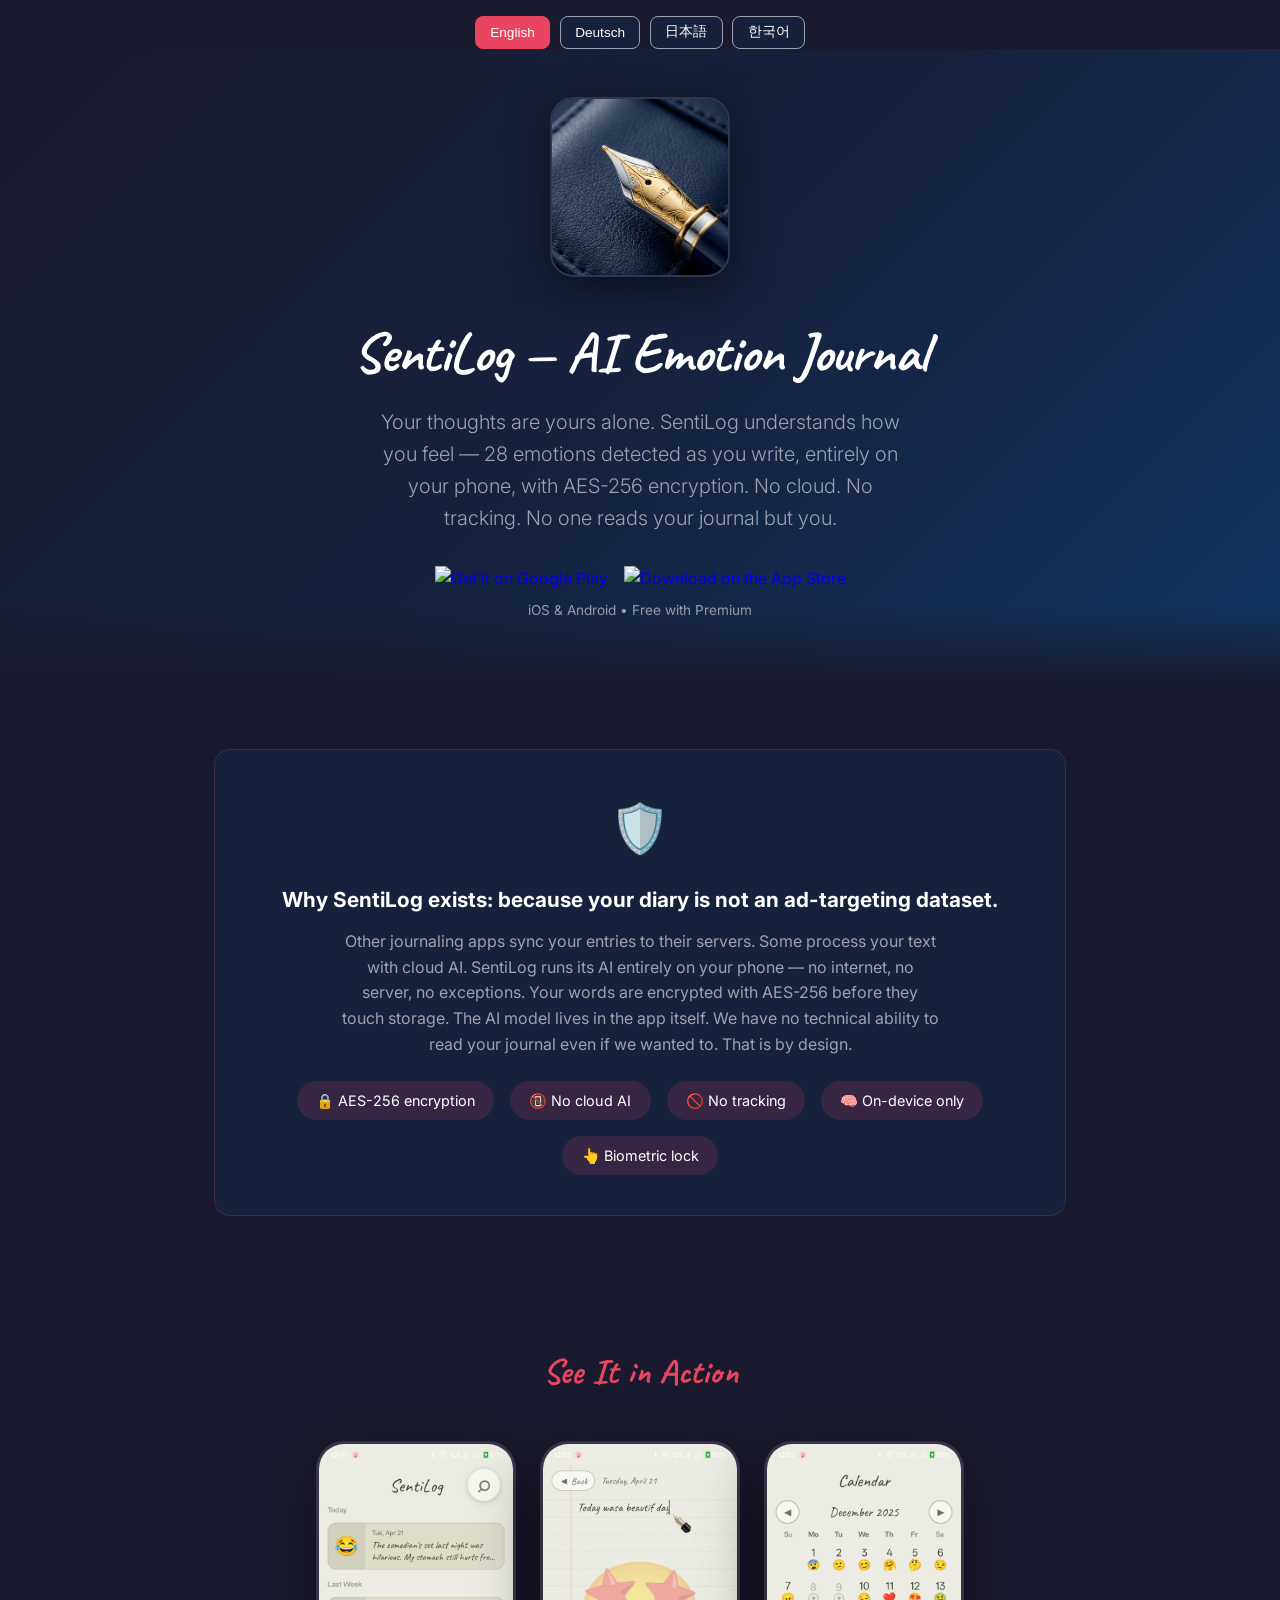
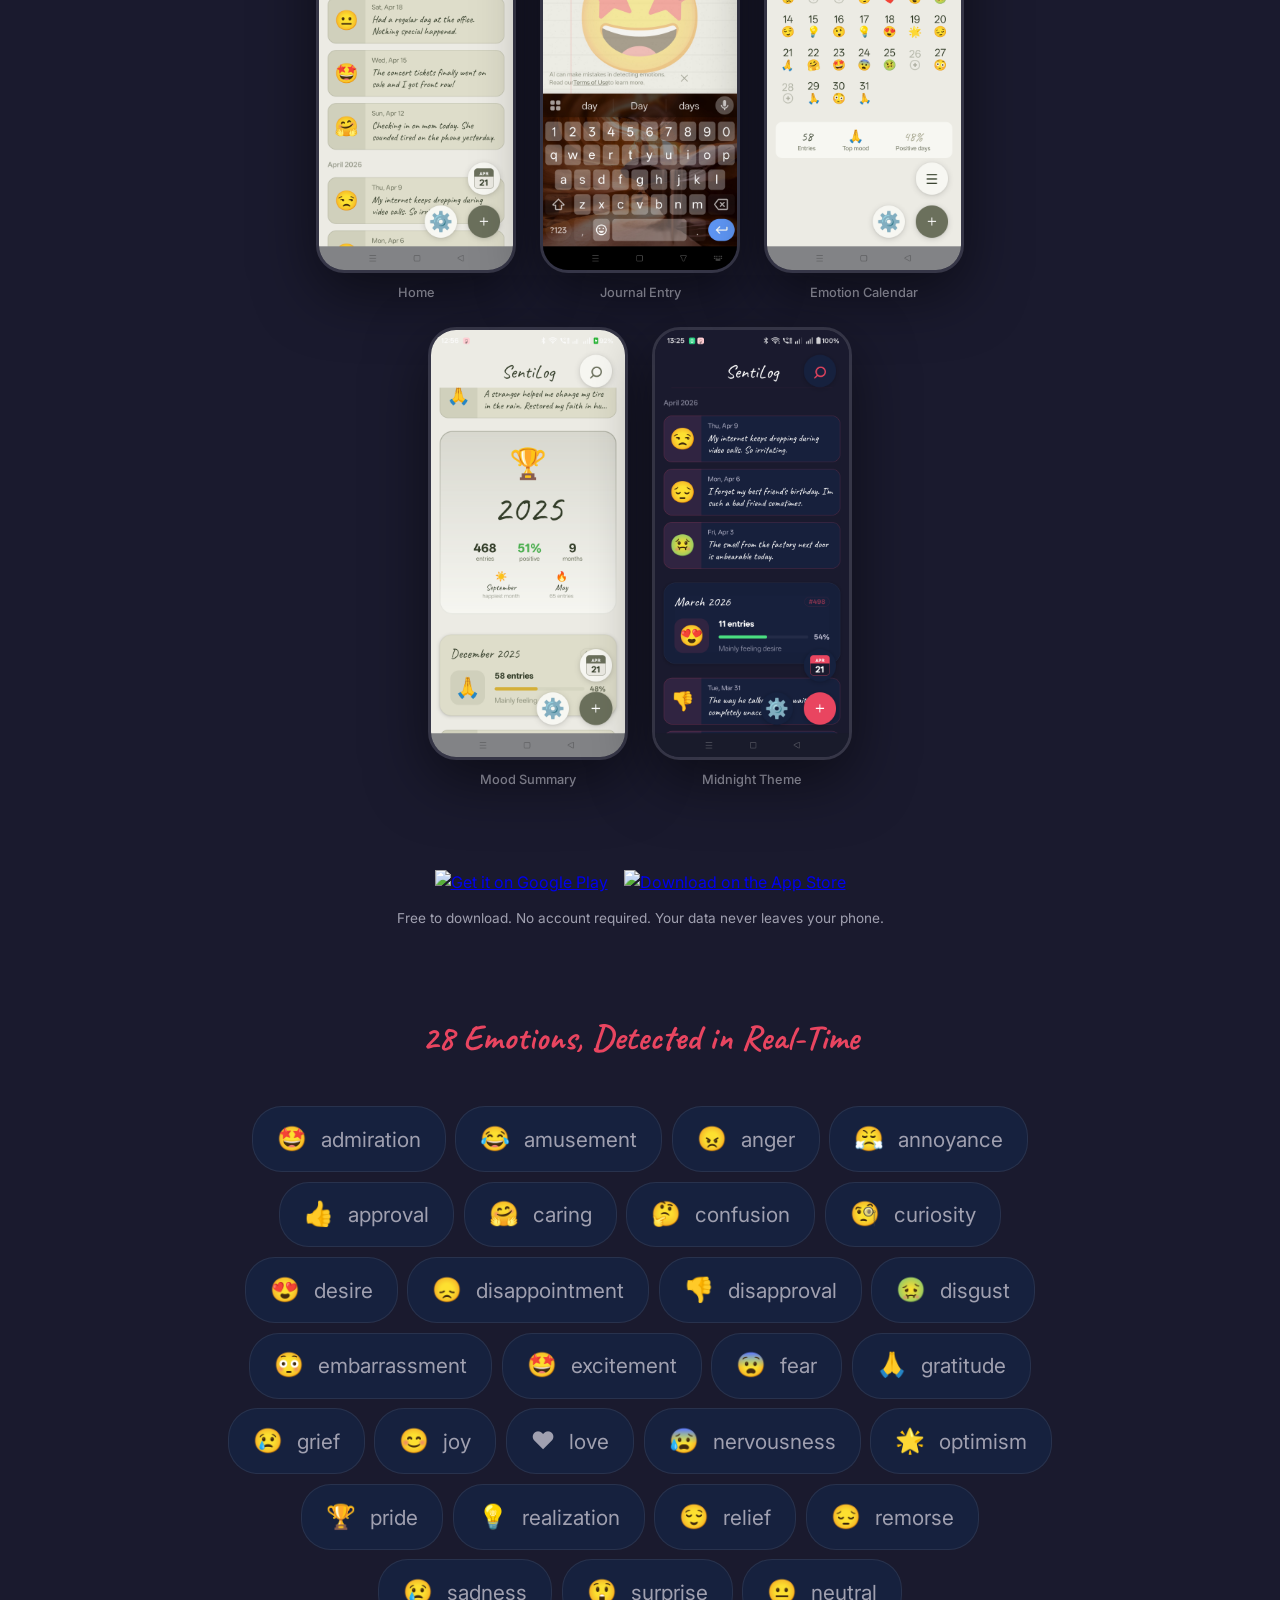
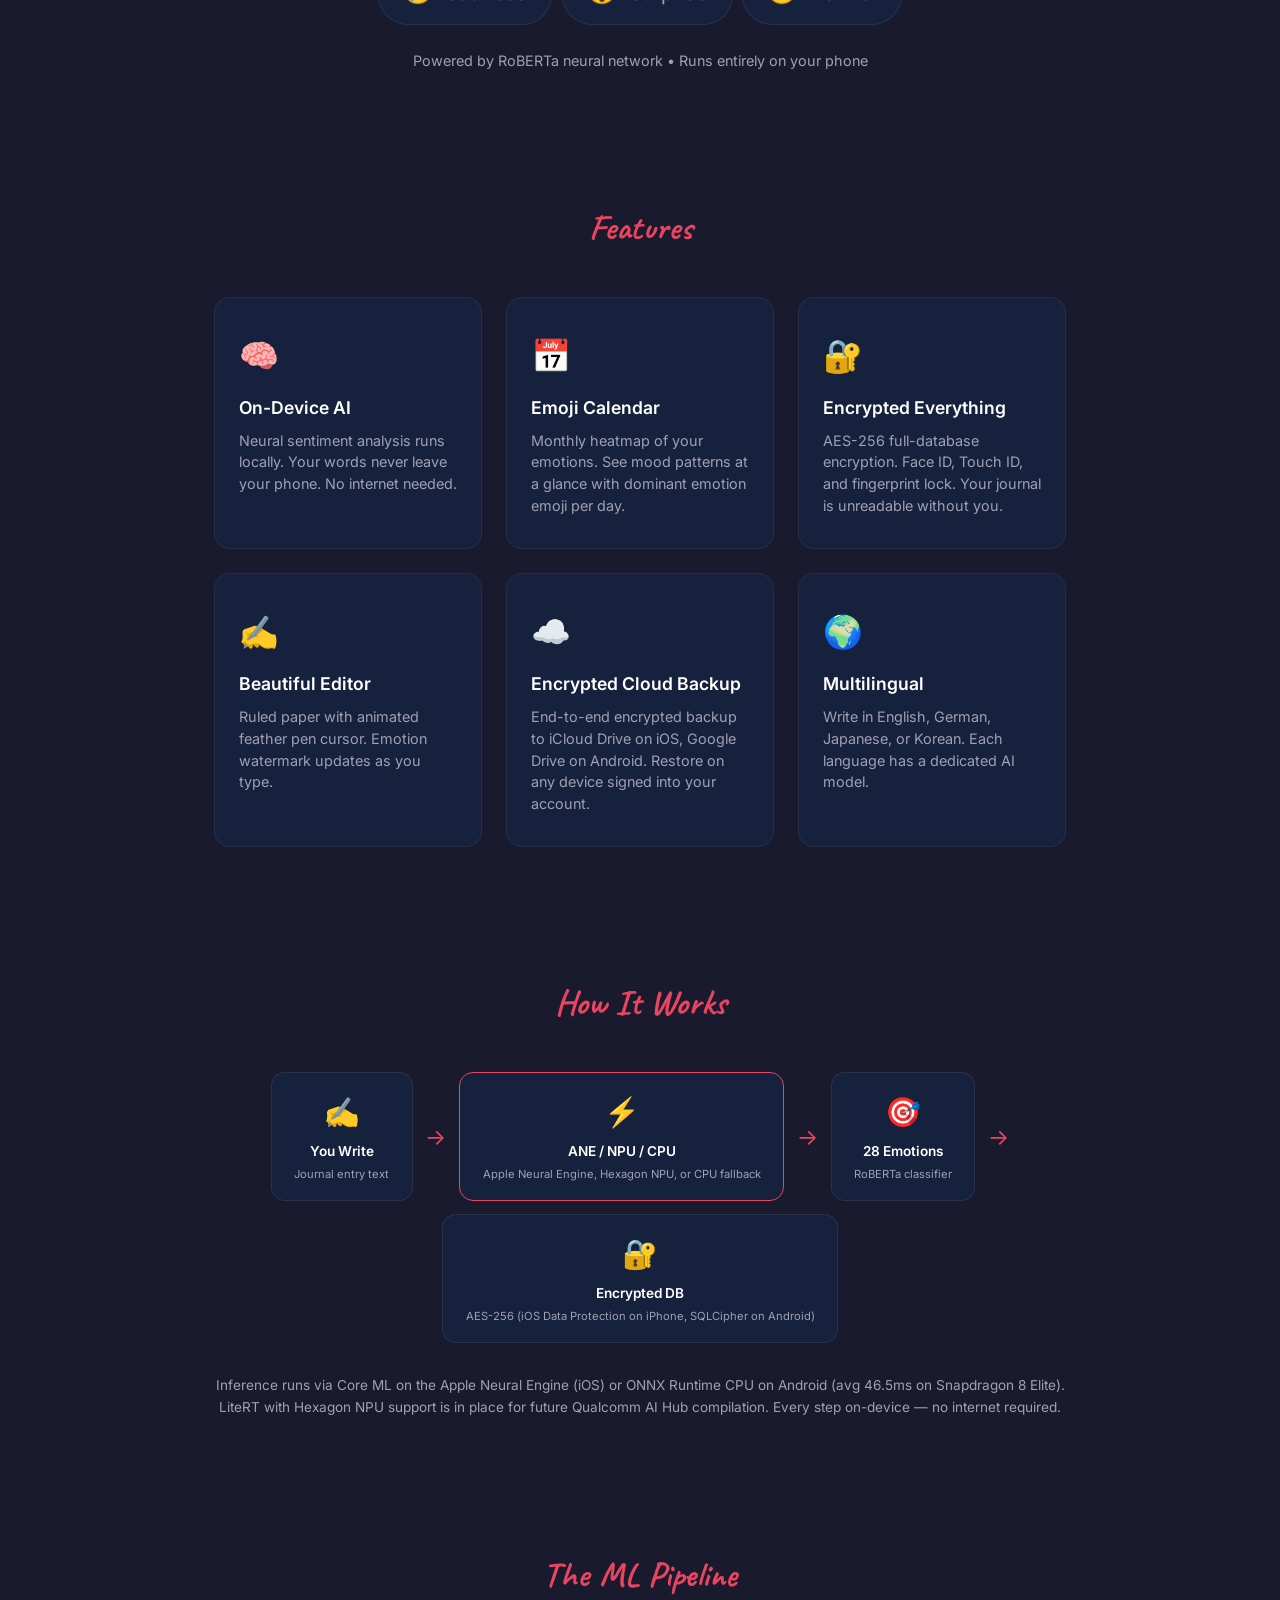
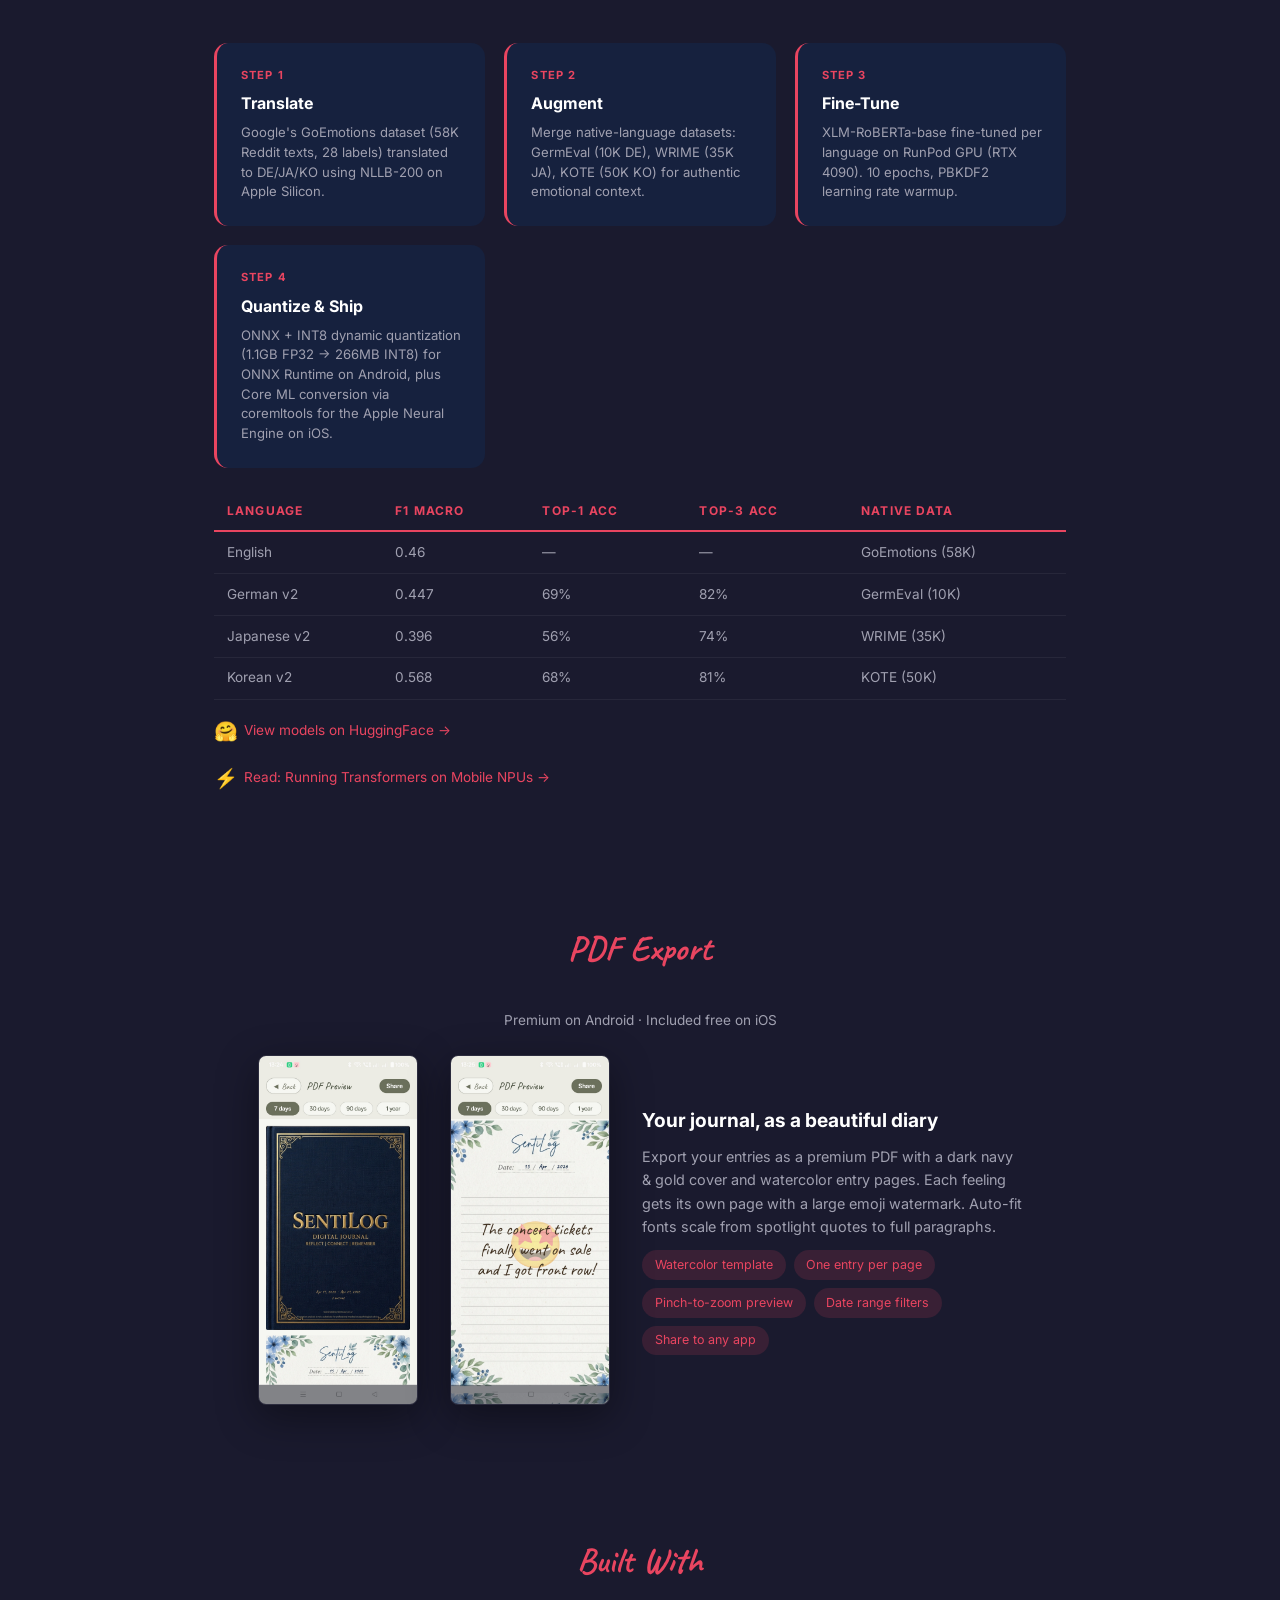
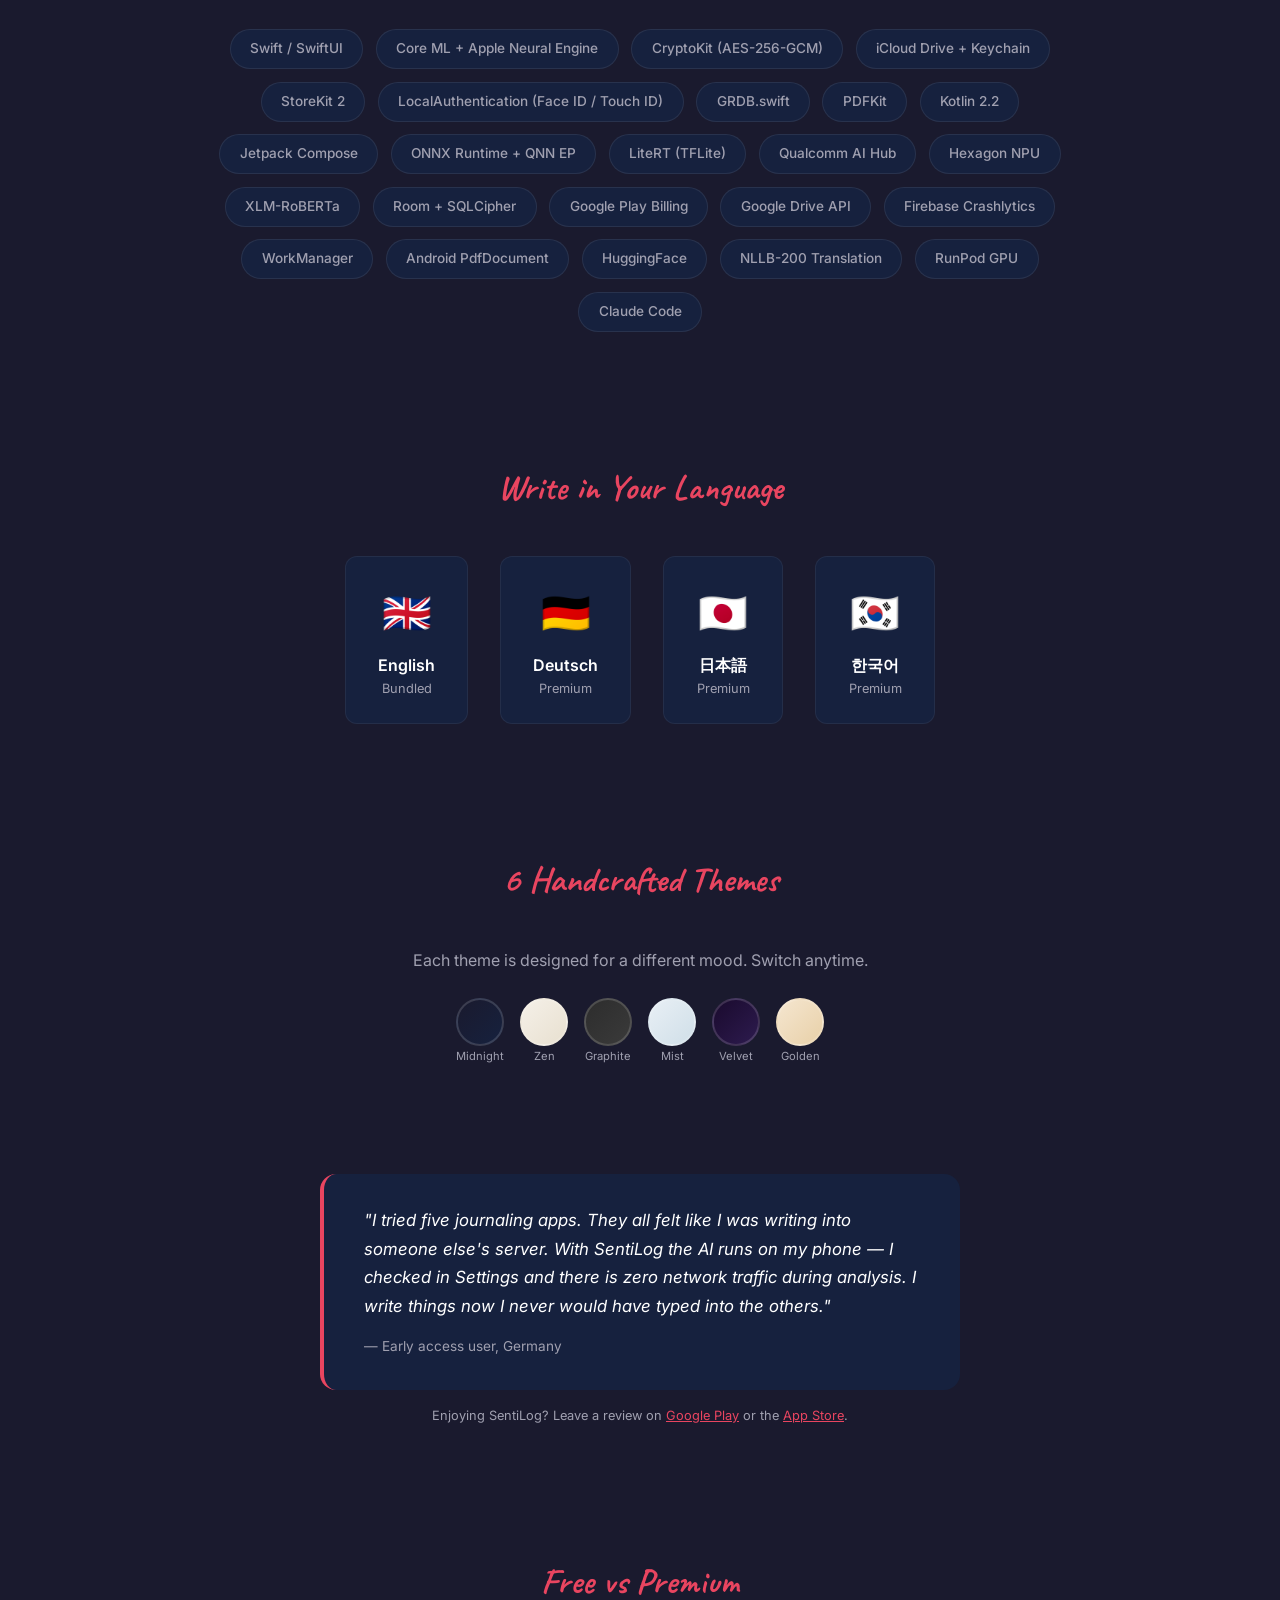
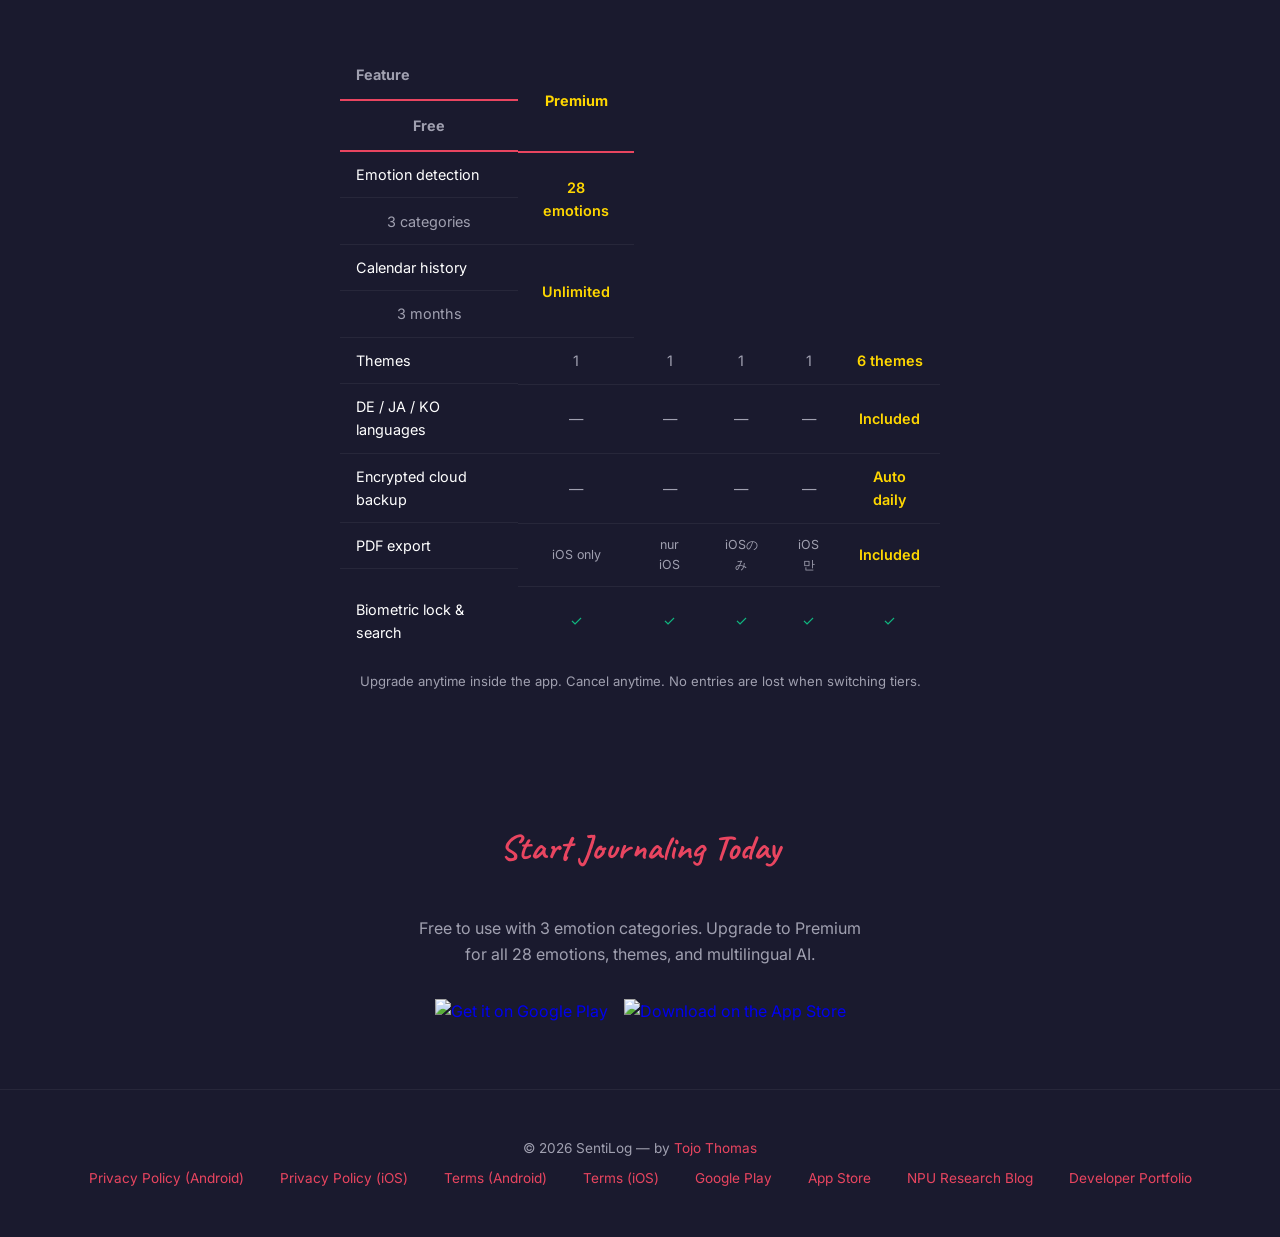
==== commit 71b01369: "SentiLog: rewrite product page for iOS + Android dual-platform The page was Android-only — title and" ====
--- a/SentiLog/index.html
+++ b/SentiLog/index.html
@@ -3,21 +3,21 @@
 <head>
     <meta charset="UTF-8">
     <meta name="viewport" content="width=device-width, initial-scale=1.0">
-    <title>SentiLog — Private AI Journal App for Android | 28-Emotion Mood Tracker</title>
-    <meta name="description" content="SentiLog is a private, encrypted journaling app for Android. On-device AI detects 28 emotions as you write — no cloud, no tracking. Free with premium upgrade.">
+    <title>SentiLog — Private AI Journal App for iOS &amp; Android | 28-Emotion Mood Tracker</title>
+    <meta name="description" content="SentiLog is a private, encrypted journaling app for iPhone and Android. On-device AI detects 28 emotions as you write — no cloud, no tracking. Free with premium upgrade.">
     <meta name="robots" content="index, follow">
     <link rel="canonical" href="https://tojohere.dev/SentiLog/">
 
     <!-- Open Graph -->
     <meta property="og:type" content="website">
-    <meta property="og:title" content="SentiLog — Private AI Journal for Android">
+    <meta property="og:title" content="SentiLog — Private AI Journal for iOS &amp; Android">
     <meta property="og:description" content="On-device 28-emotion AI. AES-256 encrypted. No cloud. No tracking. Your journal stays on your phone.">
     <meta property="og:image" content="https://tojohere.dev/SentiLog/og-sentilog.png">
     <meta property="og:url" content="https://tojohere.dev/SentiLog/">
 
     <!-- Twitter Card -->
     <meta name="twitter:card" content="summary_large_image">
-    <meta name="twitter:title" content="SentiLog — Private AI Journal for Android">
+    <meta name="twitter:title" content="SentiLog — Private AI Journal for iOS &amp; Android">
     <meta name="twitter:description" content="On-device 28-emotion AI. AES-256 encrypted. No cloud. No tracking.">
     <meta name="twitter:image" content="https://tojohere.dev/SentiLog/og-sentilog.png">
 
@@ -27,12 +27,12 @@
       "@context": "https://schema.org",
       "@type": "SoftwareApplication",
       "name": "SentiLog",
-      "operatingSystem": "Android",
+      "operatingSystem": ["iOS", "Android"],
       "applicationCategory": "LifestyleApplication",
       "offers": { "@type": "Offer", "price": "0", "priceCurrency": "USD" },
       "url": "https://tojohere.dev/SentiLog/",
       "author": { "@type": "Person", "name": "Tojo Thomas", "url": "https://tojohere.dev" },
-      "description": "AI-powered journaling app that detects 28 emotions in real-time using on-device RoBERTa. AES-256 full-database encryption, zero cloud processing, multilingual (EN/DE/JA/KO)."
+      "description": "AI-powered journaling app for iPhone and Android that detects 28 emotions in real-time using on-device RoBERTa (Core ML on iOS, ONNX Runtime on Android). AES-256 full-database encryption, zero cloud processing, multilingual (EN/DE/JA/KO)."
     }
     </script>
 
@@ -187,10 +187,19 @@
     <p class="tagline" data-lang="ja">あなたの想いはあなただけのもの。SentiLogは書きながら28の感情をリアルタイム検出。完全オンデバイス、AES-256暗号化。クラウドなし、トラッキングなし。</p>
     <p class="tagline" data-lang="ko">당신의 생각은 당신만의 것. SentiLog는 쓰면서 28가지 감정을 실시간으로 감지합니다. 완전한 온디바이스, AES-256 암호화. 클라우드 없음, 추적 없음.</p>
 
-    <a href="https://play.google.com/store/apps/details?id=com.sentilog.app" class="cta">
-        <img src="https://play.google.com/intl/en_us/badges/static/images/badges/en_badge_web_generic.png" alt="Get it on Google Play">
-    </a>
-    <div class="badge">Android &bull; v2.4.8 &bull; Free with Premium</div>
+    <div style="display:flex; gap:1rem; justify-content:center; flex-wrap:wrap; align-items:center;">
+        <a href="https://play.google.com/store/apps/details?id=com.sentilog.app" class="cta">
+            <img src="https://play.google.com/intl/en_us/badges/static/images/badges/en_badge_web_generic.png" alt="Get it on Google Play" style="height:72px">
+        </a>
+        <!-- TODO: After App Store approval, replace #ios-coming-soon with https://apps.apple.com/app/idXXXXXXXXX (find your numeric Apple ID in App Store Connect → My Apps → SentiLog → App Information) -->
+        <a href="#ios-coming-soon" class="cta" aria-label="Download SentiLog on the App Store (iOS — coming soon)">
+            <img src="https://tools.applemediaservices.com/api/badges/download-on-the-app-store/black/en-us?releaseDate=1738368000" alt="Download on the App Store" style="height:72px">
+        </a>
+    </div>
+    <div class="badge" data-lang="en">iOS &amp; Android &bull; Free with Premium</div>
+    <div class="badge" data-lang="de" style="display:none">iOS &amp; Android &bull; Kostenlos mit Premium</div>
+    <div class="badge" data-lang="ja" style="display:none">iOS &amp; Android &bull; プレミアム付き無料</div>
+    <div class="badge" data-lang="ko" style="display:none">iOS &amp; Android &bull; 프리미엄 무료</div>
 </div>
 
 <!-- Privacy — moved above fold as primary differentiator -->
@@ -249,9 +258,15 @@
 
 <!-- Mid-page CTA — after screenshots where intent peaks -->
 <section style="text-align:center; padding-top:1rem; padding-bottom:1rem;">
-    <a href="https://play.google.com/store/apps/details?id=com.sentilog.app" class="cta">
-        <img src="https://play.google.com/intl/en_us/badges/static/images/badges/en_badge_web_generic.png" alt="Get it on Google Play" style="height:72px">
-    </a>
+    <div style="display:flex; gap:1rem; justify-content:center; flex-wrap:wrap; align-items:center;">
+        <a href="https://play.google.com/store/apps/details?id=com.sentilog.app" class="cta">
+            <img src="https://play.google.com/intl/en_us/badges/static/images/badges/en_badge_web_generic.png" alt="Get it on Google Play" style="height:72px">
+        </a>
+        <!-- TODO: Same App Store URL placeholder as in hero — update post-approval -->
+        <a href="#ios-coming-soon" class="cta" aria-label="Download SentiLog on the App Store">
+            <img src="https://tools.applemediaservices.com/api/badges/download-on-the-app-store/black/en-us?releaseDate=1738368000" alt="Download on the App Store" style="height:72px">
+        </a>
+    </div>
     <p style="color:var(--text-secondary); font-size:0.85rem; margin-top:0.75rem;" data-lang="en">Free to download. No account required. Your data never leaves your phone.</p>
     <p style="color:var(--text-secondary); font-size:0.85rem; margin-top:0.75rem;" data-lang="de">Kostenlos herunterladen. Kein Konto erforderlich. Deine Daten verlassen nie dein Gerät.</p>
     <p style="color:var(--text-secondary); font-size:0.85rem; margin-top:0.75rem;" data-lang="ja">無料ダウンロード。アカウント不要。データはスマートフォンの外に出ません。</p>
@@ -400,33 +415,33 @@
     <div class="features" data-lang="en">
         <div class="feature-card"><div class="feature-icon">🧠</div><h3>On-Device AI</h3><p>Neural sentiment analysis runs locally. Your words never leave your phone. No internet needed.</p></div>
         <div class="feature-card"><div class="feature-icon">📅</div><h3>Emoji Calendar</h3><p>Monthly heatmap of your emotions. See mood patterns at a glance with dominant emotion emoji per day.</p></div>
-        <div class="feature-card"><div class="feature-icon">🔐</div><h3>Encrypted Everything</h3><p>AES-256 full-database encryption. Biometric lock. Your journal is unreadable without your fingerprint.</p></div>
+        <div class="feature-card"><div class="feature-icon">🔐</div><h3>Encrypted Everything</h3><p>AES-256 full-database encryption. Face ID, Touch ID, and fingerprint lock. Your journal is unreadable without you.</p></div>
         <div class="feature-card"><div class="feature-icon">✍️</div><h3>Beautiful Editor</h3><p>Ruled paper with animated feather pen cursor. Emotion watermark updates as you type.</p></div>
-        <div class="feature-card"><div class="feature-icon">☁️</div><h3>Cloud Backup</h3><p>Encrypted backup to Google Drive. Automatic daily sync. Restore on any device with one tap.</p></div>
+        <div class="feature-card"><div class="feature-icon">☁️</div><h3>Encrypted Cloud Backup</h3><p>End-to-end encrypted backup to iCloud Drive on iOS, Google Drive on Android. Restore on any device signed into your account.</p></div>
         <div class="feature-card"><div class="feature-icon">🌍</div><h3>Multilingual</h3><p>Write in English, German, Japanese, or Korean. Each language has a dedicated AI model.</p></div>
     </div>
     <div class="features" data-lang="de">
         <div class="feature-card"><div class="feature-icon">🧠</div><h3>On-Device-KI</h3><p>Neuronale Stimmungsanalyse läuft lokal. Ihre Worte verlassen nie Ihr Telefon. Kein Internet nötig.</p></div>
         <div class="feature-card"><div class="feature-icon">📅</div><h3>Emoji-Kalender</h3><p>Monatliche Heatmap Ihrer Emotionen. Stimmungsmuster auf einen Blick mit dominantem Emotions-Emoji pro Tag.</p></div>
-        <div class="feature-card"><div class="feature-icon">🔐</div><h3>Alles verschlüsselt</h3><p>AES-256-Vollverschlüsselung. Biometrische Sperre. Ihr Tagebuch ist ohne Fingerabdruck nicht lesbar.</p></div>
+        <div class="feature-card"><div class="feature-icon">🔐</div><h3>Alles verschlüsselt</h3><p>AES-256-Vollverschlüsselung. Face ID, Touch ID und Fingerabdrucksperre. Ihr Tagebuch ist ohne Sie nicht lesbar.</p></div>
         <div class="feature-card"><div class="feature-icon">✍️</div><h3>Schöner Editor</h3><p>Liniertes Papier mit animiertem Füllfederhalter-Cursor. Emotions-Wasserzeichen aktualisiert sich beim Tippen.</p></div>
-        <div class="feature-card"><div class="feature-icon">☁️</div><h3>Cloud-Backup</h3><p>Verschlüsseltes Backup auf Google Drive. Automatische tägliche Synchronisation. Mit einem Tippen wiederherstellen.</p></div>
+        <div class="feature-card"><div class="feature-icon">☁️</div><h3>Verschlüsseltes Cloud-Backup</h3><p>Ende-zu-Ende verschlüsseltes Backup auf iCloud Drive (iOS) oder Google Drive (Android). Auf jedem Gerät wiederherstellen.</p></div>
         <div class="feature-card"><div class="feature-icon">🌍</div><h3>Mehrsprachig</h3><p>Schreiben Sie auf Englisch, Deutsch, Japanisch oder Koreanisch. Jede Sprache hat ein eigenes KI-Modell.</p></div>
     </div>
     <div class="features" data-lang="ja">
         <div class="feature-card"><div class="feature-icon">🧠</div><h3>オンデバイスAI</h3><p>ニューラル感情分析がローカルで動作。テキストがスマートフォンから外に出ることはありません。インターネット不要。</p></div>
         <div class="feature-card"><div class="feature-icon">📅</div><h3>絵文字カレンダー</h3><p>月間感情ヒートマップ。日ごとの支配的な感情絵文字で気分パターンを一目で確認。</p></div>
-        <div class="feature-card"><div class="feature-icon">🔐</div><h3>完全暗号化</h3><p>AES-256データベース全体暗号化。生体認証ロック。指紋なしでは読めません。</p></div>
+        <div class="feature-card"><div class="feature-icon">🔐</div><h3>完全暗号化</h3><p>AES-256データベース全体暗号化。Face ID、Touch ID、指紋ロック対応。あなた以外には読めません。</p></div>
         <div class="feature-card"><div class="feature-icon">✍️</div><h3>美しいエディタ</h3><p>罫線付き用紙とアニメーション万年筆カーソル。入力中に感情ウォーターマークが更新。</p></div>
-        <div class="feature-card"><div class="feature-icon">☁️</div><h3>クラウドバックアップ</h3><p>Google Driveへの暗号化バックアップ。毎日自動同期。ワンタップでどのデバイスでも復元。</p></div>
+        <div class="feature-card"><div class="feature-icon">☁️</div><h3>暗号化クラウドバックアップ</h3><p>iOSはiCloud Drive、AndroidはGoogle Driveへエンドツーエンド暗号化バックアップ。どのデバイスでも復元可能。</p></div>
         <div class="feature-card"><div class="feature-icon">🌍</div><h3>多言語対応</h3><p>英語、ドイツ語、日本語、韓国語で記録。各言語に専用のAIモデルを搭載。</p></div>
     </div>
     <div class="features" data-lang="ko">
         <div class="feature-card"><div class="feature-icon">🧠</div><h3>온디바이스 AI</h3><p>신경망 감정 분석이 로컬에서 실행됩니다. 텍스트가 휴대폰 밖으로 나가지 않습니다. 인터넷 불필요.</p></div>
         <div class="feature-card"><div class="feature-icon">📅</div><h3>이모지 캘린더</h3><p>월간 감정 히트맵. 일별 주요 감정 이모지로 기분 패턴을 한눈에 확인.</p></div>
-        <div class="feature-card"><div class="feature-icon">🔐</div><h3>완전 암호화</h3><p>AES-256 전체 데이터베이스 암호화. 생체 인증 잠금. 지문 없이는 읽을 수 없습니다.</p></div>
+        <div class="feature-card"><div class="feature-icon">🔐</div><h3>완전 암호화</h3><p>AES-256 전체 데이터베이스 암호화. Face ID, Touch ID, 지문 잠금 지원. 본인 외에는 읽을 수 없습니다.</p></div>
         <div class="feature-card"><div class="feature-icon">✍️</div><h3>아름다운 에디터</h3><p>줄이 있는 종이 디자인과 애니메이션 만년필 커서. 입력하면서 감정 워터마크가 업데이트.</p></div>
-        <div class="feature-card"><div class="feature-icon">☁️</div><h3>클라우드 백업</h3><p>Google Drive로 암호화된 백업. 매일 자동 동기화. 한 번의 탭으로 어떤 기기에서든 복원.</p></div>
+        <div class="feature-card"><div class="feature-icon">☁️</div><h3>암호화 클라우드 백업</h3><p>iOS는 iCloud Drive, Android는 Google Drive에 종단간 암호화 백업. 어떤 기기에서든 복원 가능.</p></div>
         <div class="feature-card"><div class="feature-icon">🌍</div><h3>다국어 지원</h3><p>영어, 독일어, 일본어, 한국어로 작성. 각 언어에 전용 AI 모델 탑재.</p></div>
     </div>
 </section>
@@ -446,8 +461,8 @@
         <div class="arch-arrow">→</div>
         <div class="arch-node" style="border-color: var(--accent);">
             <div class="arch-icon">⚡</div>
-            <div class="arch-label">NPU / CPU</div>
-            <div class="arch-detail">Hexagon NPU or ONNX CPU</div>
+            <div class="arch-label">ANE / NPU / CPU</div>
+            <div class="arch-detail">Apple Neural Engine, Hexagon NPU, or CPU fallback</div>
         </div>
         <div class="arch-arrow">→</div>
         <div class="arch-node">
@@ -458,11 +473,11 @@
         <div class="arch-arrow">→</div>
         <div class="arch-node">
             <div class="arch-icon">🔐</div>
-            <div class="arch-label">SQLCipher DB</div>
-            <div class="arch-detail">AES-256 encrypted</div>
-        </div>
-    </div>
-    <p class="arch-note">Inference runs on ONNX Runtime CPU (avg 46.5ms on Snapdragon 8 Elite). LiteRT with Hexagon NPU support is in place for future Qualcomm AI Hub compilation. Every step on-device — no internet required.</p>
+            <div class="arch-label">Encrypted DB</div>
+            <div class="arch-detail">AES-256 (iOS Data Protection on iPhone, SQLCipher on Android)</div>
+        </div>
+    </div>
+    <p class="arch-note">Inference runs via Core ML on the Apple Neural Engine (iOS) or ONNX Runtime CPU on Android (avg 46.5ms on Snapdragon 8 Elite). LiteRT with Hexagon NPU support is in place for future Qualcomm AI Hub compilation. Every step on-device — no internet required.</p>
 </section>
 
 <!-- ML Pipeline — The Technical Story -->
@@ -491,7 +506,7 @@
         <div class="pipeline-step">
             <div class="step-num">Step 4</div>
             <h4>Quantize &amp; Ship</h4>
-            <p>ONNX export + INT8 dynamic quantization. 1.1GB FP32 → 266MB INT8. Runs in ONNX Runtime on Android.</p>
+            <p>ONNX + INT8 dynamic quantization (1.1GB FP32 → 266MB INT8) for ONNX Runtime on Android, plus Core ML conversion via coremltools for the Apple Neural Engine on iOS.</p>
         </div>
     </div>
 
@@ -514,10 +529,14 @@
 
 <!-- PDF Export -->
 <section>
-    <h2 data-lang="en">Premium PDF Export</h2>
-    <h2 data-lang="de">Premium PDF-Export</h2>
-    <h2 data-lang="ja">プレミアムPDFエクスポート</h2>
-    <h2 data-lang="ko">프리미엄 PDF 내보내기</h2>
+    <h2 data-lang="en">PDF Export</h2>
+    <h2 data-lang="de">PDF-Export</h2>
+    <h2 data-lang="ja">PDFエクスポート</h2>
+    <h2 data-lang="ko">PDF 내보내기</h2>
+    <p style="text-align:center; color:var(--text-secondary); font-size:0.85rem; margin-top:-0.5rem; margin-bottom:1rem;" data-lang="en">Premium on Android · Included free on iOS</p>
+    <p style="text-align:center; color:var(--text-secondary); font-size:0.85rem; margin-top:-0.5rem; margin-bottom:1rem;" data-lang="de">Premium auf Android · Auf iOS kostenlos enthalten</p>
+    <p style="text-align:center; color:var(--text-secondary); font-size:0.85rem; margin-top:-0.5rem; margin-bottom:1rem;" data-lang="ja">Androidでプレミアム · iOSでは無料で利用可能</p>
+    <p style="text-align:center; color:var(--text-secondary); font-size:0.85rem; margin-top:-0.5rem; margin-bottom:1rem;" data-lang="ko">Android에서 프리미엄 · iOS에서 무료 제공</p>
     <div class="pdf-showcase">
         <img src="pdf_cover.jpg" alt="SentiLog PDF cover — dark navy with gold trim" class="pdf-img" loading="lazy">
         <img src="pdf_page.jpg" alt="SentiLog PDF entry page — watercolor template" class="pdf-img" loading="lazy">
@@ -542,6 +561,14 @@
     <h2 data-lang="ja">使用技術</h2>
     <h2 data-lang="ko">사용 기술</h2>
     <div class="tech-grid">
+        <span class="tech-badge">Swift / SwiftUI</span>
+        <span class="tech-badge">Core ML + Apple Neural Engine</span>
+        <span class="tech-badge">CryptoKit (AES-256-GCM)</span>
+        <span class="tech-badge">iCloud Drive + Keychain</span>
+        <span class="tech-badge">StoreKit 2</span>
+        <span class="tech-badge">LocalAuthentication (Face ID / Touch ID)</span>
+        <span class="tech-badge">GRDB.swift</span>
+        <span class="tech-badge">PDFKit</span>
         <span class="tech-badge">Kotlin 2.2</span>
         <span class="tech-badge">Jetpack Compose</span>
         <span class="tech-badge">ONNX Runtime + QNN EP</span>
@@ -611,10 +638,10 @@
             <p style="margin-top:1rem; font-size:0.85rem; color:var(--text-secondary);" data-lang="ja">— 早期アクセスユーザー、ドイツ</p>
             <p style="margin-top:1rem; font-size:0.85rem; color:var(--text-secondary);" data-lang="ko">— 얼리 액세스 사용자, 독일</p>
         </div>
-        <p style="text-align:center; margin-top:1rem; font-size:0.8rem; color:var(--text-secondary);" data-lang="en">Enjoying SentiLog? Leave a review on <a href="https://play.google.com/store/apps/details?id=com.sentilog.app" style="color:var(--accent)">Google Play</a>.</p>
-        <p style="text-align:center; margin-top:1rem; font-size:0.8rem; color:var(--text-secondary);" data-lang="de">SentiLog gefällt dir? Hinterlasse eine Bewertung auf <a href="https://play.google.com/store/apps/details?id=com.sentilog.app" style="color:var(--accent)">Google Play</a>.</p>
-        <p style="text-align:center; margin-top:1rem; font-size:0.8rem; color:var(--text-secondary);" data-lang="ja">SentiLogを楽しんでいますか？<a href="https://play.google.com/store/apps/details?id=com.sentilog.app" style="color:var(--accent)">Google Play</a>でレビューをお願いします。</p>
-        <p style="text-align:center; margin-top:1rem; font-size:0.8rem; color:var(--text-secondary);" data-lang="ko">SentiLog가 마음에 드시나요? <a href="https://play.google.com/store/apps/details?id=com.sentilog.app" style="color:var(--accent)">Google Play</a>에 리뷰를 남겨주세요.</p>
+        <p style="text-align:center; margin-top:1rem; font-size:0.8rem; color:var(--text-secondary);" data-lang="en">Enjoying SentiLog? Leave a review on <a href="https://play.google.com/store/apps/details?id=com.sentilog.app" style="color:var(--accent)">Google Play</a> or the <a href="#ios-coming-soon" style="color:var(--accent)">App Store</a>.</p>
+        <p style="text-align:center; margin-top:1rem; font-size:0.8rem; color:var(--text-secondary);" data-lang="de">SentiLog gefällt dir? Hinterlasse eine Bewertung auf <a href="https://play.google.com/store/apps/details?id=com.sentilog.app" style="color:var(--accent)">Google Play</a> oder im <a href="#ios-coming-soon" style="color:var(--accent)">App Store</a>.</p>
+        <p style="text-align:center; margin-top:1rem; font-size:0.8rem; color:var(--text-secondary);" data-lang="ja">SentiLogを楽しんでいますか？<a href="https://play.google.com/store/apps/details?id=com.sentilog.app" style="color:var(--accent)">Google Play</a>または<a href="#ios-coming-soon" style="color:var(--accent)">App Store</a>でレビューをお願いします。</p>
+        <p style="text-align:center; margin-top:1rem; font-size:0.8rem; color:var(--text-secondary);" data-lang="ko">SentiLog가 마음에 드시나요? <a href="https://play.google.com/store/apps/details?id=com.sentilog.app" style="color:var(--accent)">Google Play</a> 또는 <a href="#ios-coming-soon" style="color:var(--accent)">App Store</a>에 리뷰를 남겨주세요.</p>
     </div>
 </section>
 
@@ -685,10 +712,10 @@
                 <td style="padding:0.7rem 1rem; border-bottom:1px solid rgba(255,255,255,0.06); text-align:center; color:#ffd700; font-weight:600;">Included</td>
             </tr>
             <tr>
-                <td style="padding:0.7rem 1rem; border-bottom:1px solid rgba(255,255,255,0.06);" data-lang="en">Google Drive backup</td>
-                <td style="padding:0.7rem 1rem; border-bottom:1px solid rgba(255,255,255,0.06);" data-lang="de">Google Drive Backup</td>
-                <td style="padding:0.7rem 1rem; border-bottom:1px solid rgba(255,255,255,0.06);" data-lang="ja">Google Driveバックアップ</td>
-                <td style="padding:0.7rem 1rem; border-bottom:1px solid rgba(255,255,255,0.06);" data-lang="ko">Google Drive 백업</td>
+                <td style="padding:0.7rem 1rem; border-bottom:1px solid rgba(255,255,255,0.06);" data-lang="en">Encrypted cloud backup</td>
+                <td style="padding:0.7rem 1rem; border-bottom:1px solid rgba(255,255,255,0.06);" data-lang="de">Verschlüsseltes Cloud-Backup</td>
+                <td style="padding:0.7rem 1rem; border-bottom:1px solid rgba(255,255,255,0.06);" data-lang="ja">暗号化クラウドバックアップ</td>
+                <td style="padding:0.7rem 1rem; border-bottom:1px solid rgba(255,255,255,0.06);" data-lang="ko">암호화 클라우드 백업</td>
                 <td style="padding:0.7rem 1rem; border-bottom:1px solid rgba(255,255,255,0.06); text-align:center; color:var(--text-secondary);">—</td>
                 <td style="padding:0.7rem 1rem; border-bottom:1px solid rgba(255,255,255,0.06); text-align:center; color:var(--text-secondary);">—</td>
                 <td style="padding:0.7rem 1rem; border-bottom:1px solid rgba(255,255,255,0.06); text-align:center; color:var(--text-secondary);">—</td>
@@ -700,10 +727,10 @@
                 <td style="padding:0.7rem 1rem; border-bottom:1px solid rgba(255,255,255,0.06);" data-lang="de">PDF-Export</td>
                 <td style="padding:0.7rem 1rem; border-bottom:1px solid rgba(255,255,255,0.06);" data-lang="ja">PDFエクスポート</td>
                 <td style="padding:0.7rem 1rem; border-bottom:1px solid rgba(255,255,255,0.06);" data-lang="ko">PDF 내보내기</td>
-                <td style="padding:0.7rem 1rem; border-bottom:1px solid rgba(255,255,255,0.06); text-align:center; color:var(--text-secondary);">—</td>
-                <td style="padding:0.7rem 1rem; border-bottom:1px solid rgba(255,255,255,0.06); text-align:center; color:var(--text-secondary);">—</td>
-                <td style="padding:0.7rem 1rem; border-bottom:1px solid rgba(255,255,255,0.06); text-align:center; color:var(--text-secondary);">—</td>
-                <td style="padding:0.7rem 1rem; border-bottom:1px solid rgba(255,255,255,0.06); text-align:center; color:var(--text-secondary);">—</td>
+                <td style="padding:0.7rem 1rem; border-bottom:1px solid rgba(255,255,255,0.06); text-align:center; color:var(--text-secondary); font-size:0.78rem;">iOS only</td>
+                <td style="padding:0.7rem 1rem; border-bottom:1px solid rgba(255,255,255,0.06); text-align:center; color:var(--text-secondary); font-size:0.78rem;">nur iOS</td>
+                <td style="padding:0.7rem 1rem; border-bottom:1px solid rgba(255,255,255,0.06); text-align:center; color:var(--text-secondary); font-size:0.78rem;">iOSのみ</td>
+                <td style="padding:0.7rem 1rem; border-bottom:1px solid rgba(255,255,255,0.06); text-align:center; color:var(--text-secondary); font-size:0.78rem;">iOS만</td>
                 <td style="padding:0.7rem 1rem; border-bottom:1px solid rgba(255,255,255,0.06); text-align:center; color:#ffd700; font-weight:600;">Included</td>
             </tr>
             <tr>
@@ -738,17 +765,27 @@
     <p style="color:var(--text-secondary);margin-bottom:2rem;max-width:450px;margin-left:auto;margin-right:auto;" data-lang="ja">3つの感情カテゴリで無料利用可能。プレミアムで28の感情、テーマ、多言語AIにアップグレード。</p>
     <p style="color:var(--text-secondary);margin-bottom:2rem;max-width:450px;margin-left:auto;margin-right:auto;" data-lang="ko">3가지 감정 카테고리로 무료 사용. 프리미엄으로 28가지 감정, 테마, 다국어 AI로 업그레이드.</p>
 
-    <a href="https://play.google.com/store/apps/details?id=com.sentilog.app" class="cta-bottom">
-        <img src="https://play.google.com/intl/en_us/badges/static/images/badges/en_badge_web_generic.png" alt="Get it on Google Play" style="height:60px">
-    </a>
+    <div style="display:flex; gap:1rem; justify-content:center; flex-wrap:wrap; align-items:center;">
+        <a href="https://play.google.com/store/apps/details?id=com.sentilog.app" class="cta-bottom">
+            <img src="https://play.google.com/intl/en_us/badges/static/images/badges/en_badge_web_generic.png" alt="Get it on Google Play" style="height:60px">
+        </a>
+        <!-- TODO: Update href after App Store approval -->
+        <a href="#ios-coming-soon" class="cta-bottom" aria-label="Download SentiLog on the App Store">
+            <img src="https://tools.applemediaservices.com/api/badges/download-on-the-app-store/black/en-us?releaseDate=1738368000" alt="Download on the App Store" style="height:60px">
+        </a>
+    </div>
 </section>
 
 <footer>
     <p>&copy; 2026 SentiLog &mdash; by <a href="https://tojohere.dev">Tojo Thomas</a></p>
     <div class="footer-links">
-        <a href="privacy-policy.html">Privacy Policy</a>
-        <a href="terms-of-service.html">Terms of Use</a>
+        <a href="privacy-policy.html">Privacy Policy (Android)</a>
+        <a href="privacy-policy-ios.html">Privacy Policy (iOS)</a>
+        <a href="terms-of-service.html">Terms (Android)</a>
+        <a href="terms-of-service-ios.html">Terms (iOS)</a>
         <a href="https://play.google.com/store/apps/details?id=com.sentilog.app">Google Play</a>
+        <!-- TODO: Update href after App Store approval -->
+        <a href="#ios-coming-soon">App Store</a>
         <a href="/blog/npu-transformer-guide.html">NPU Research Blog</a>
         <a href="https://tojohere.dev">Developer Portfolio</a>
     </div>
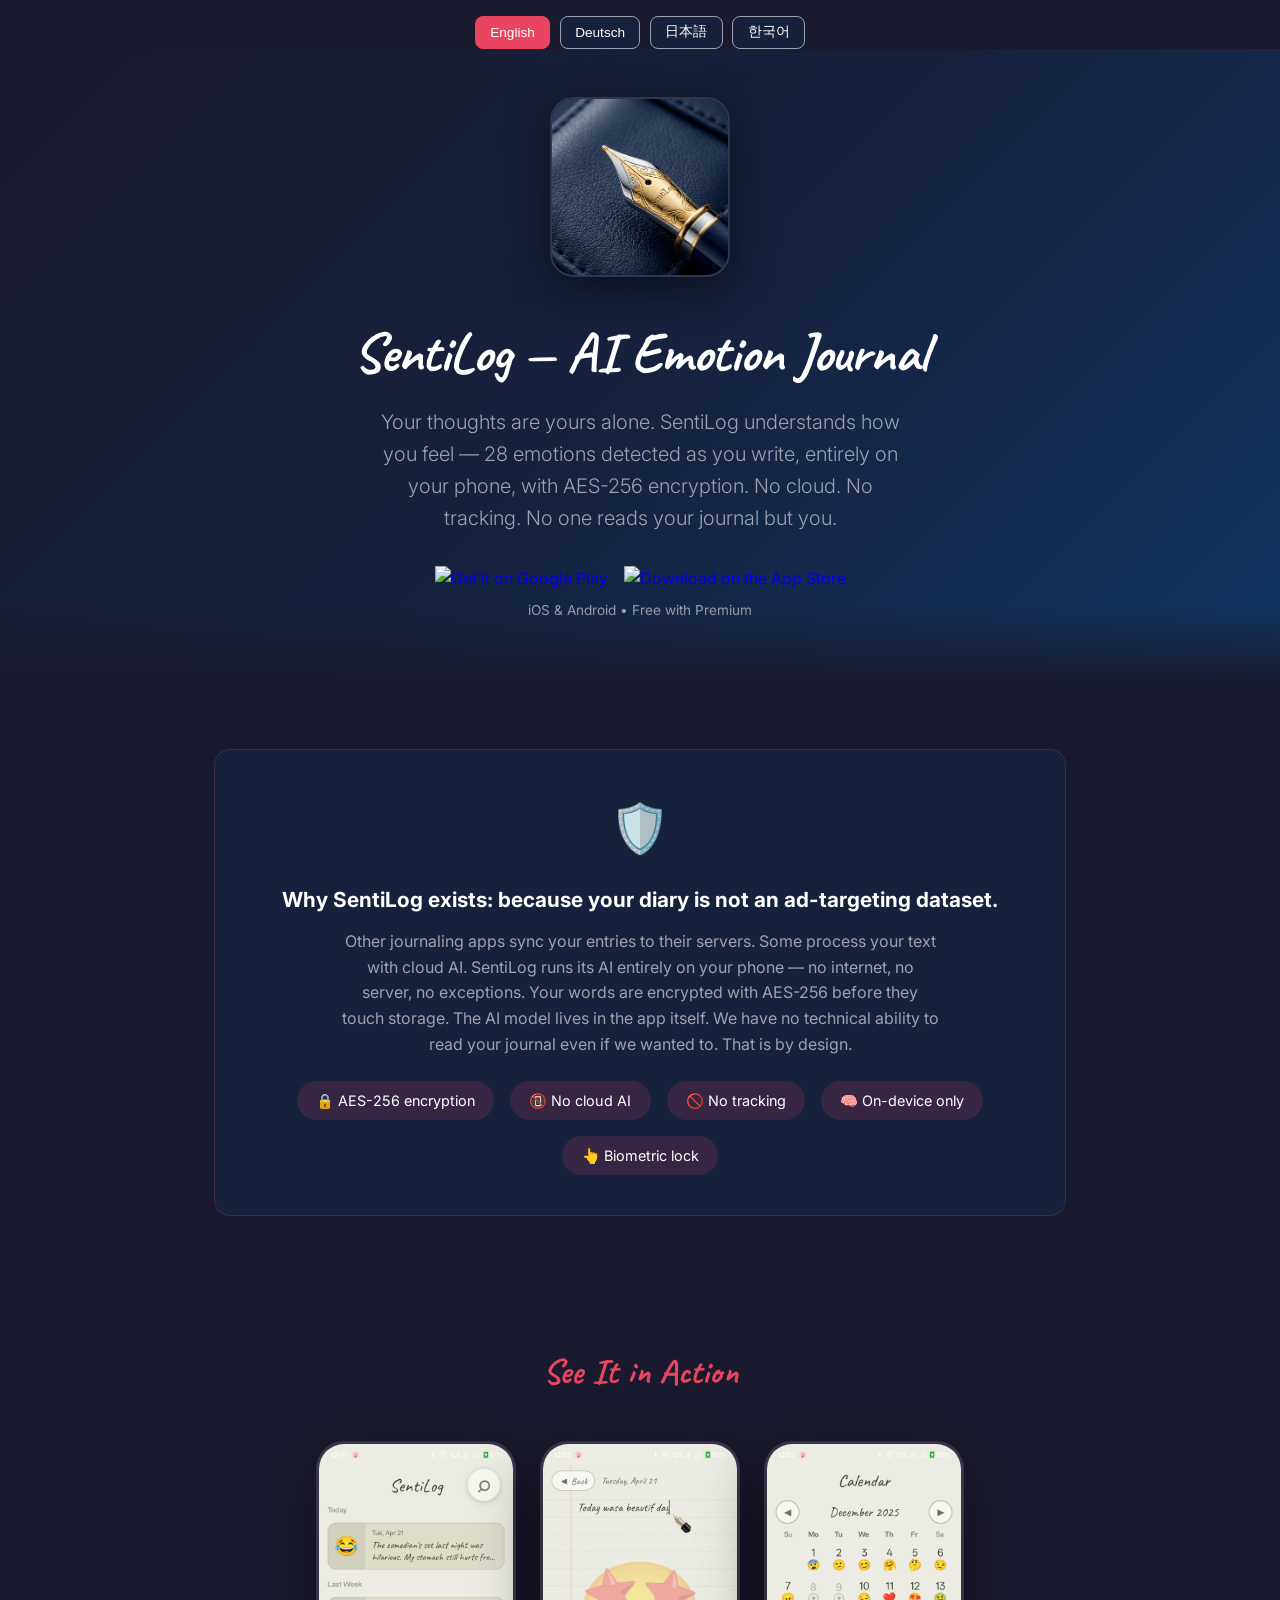
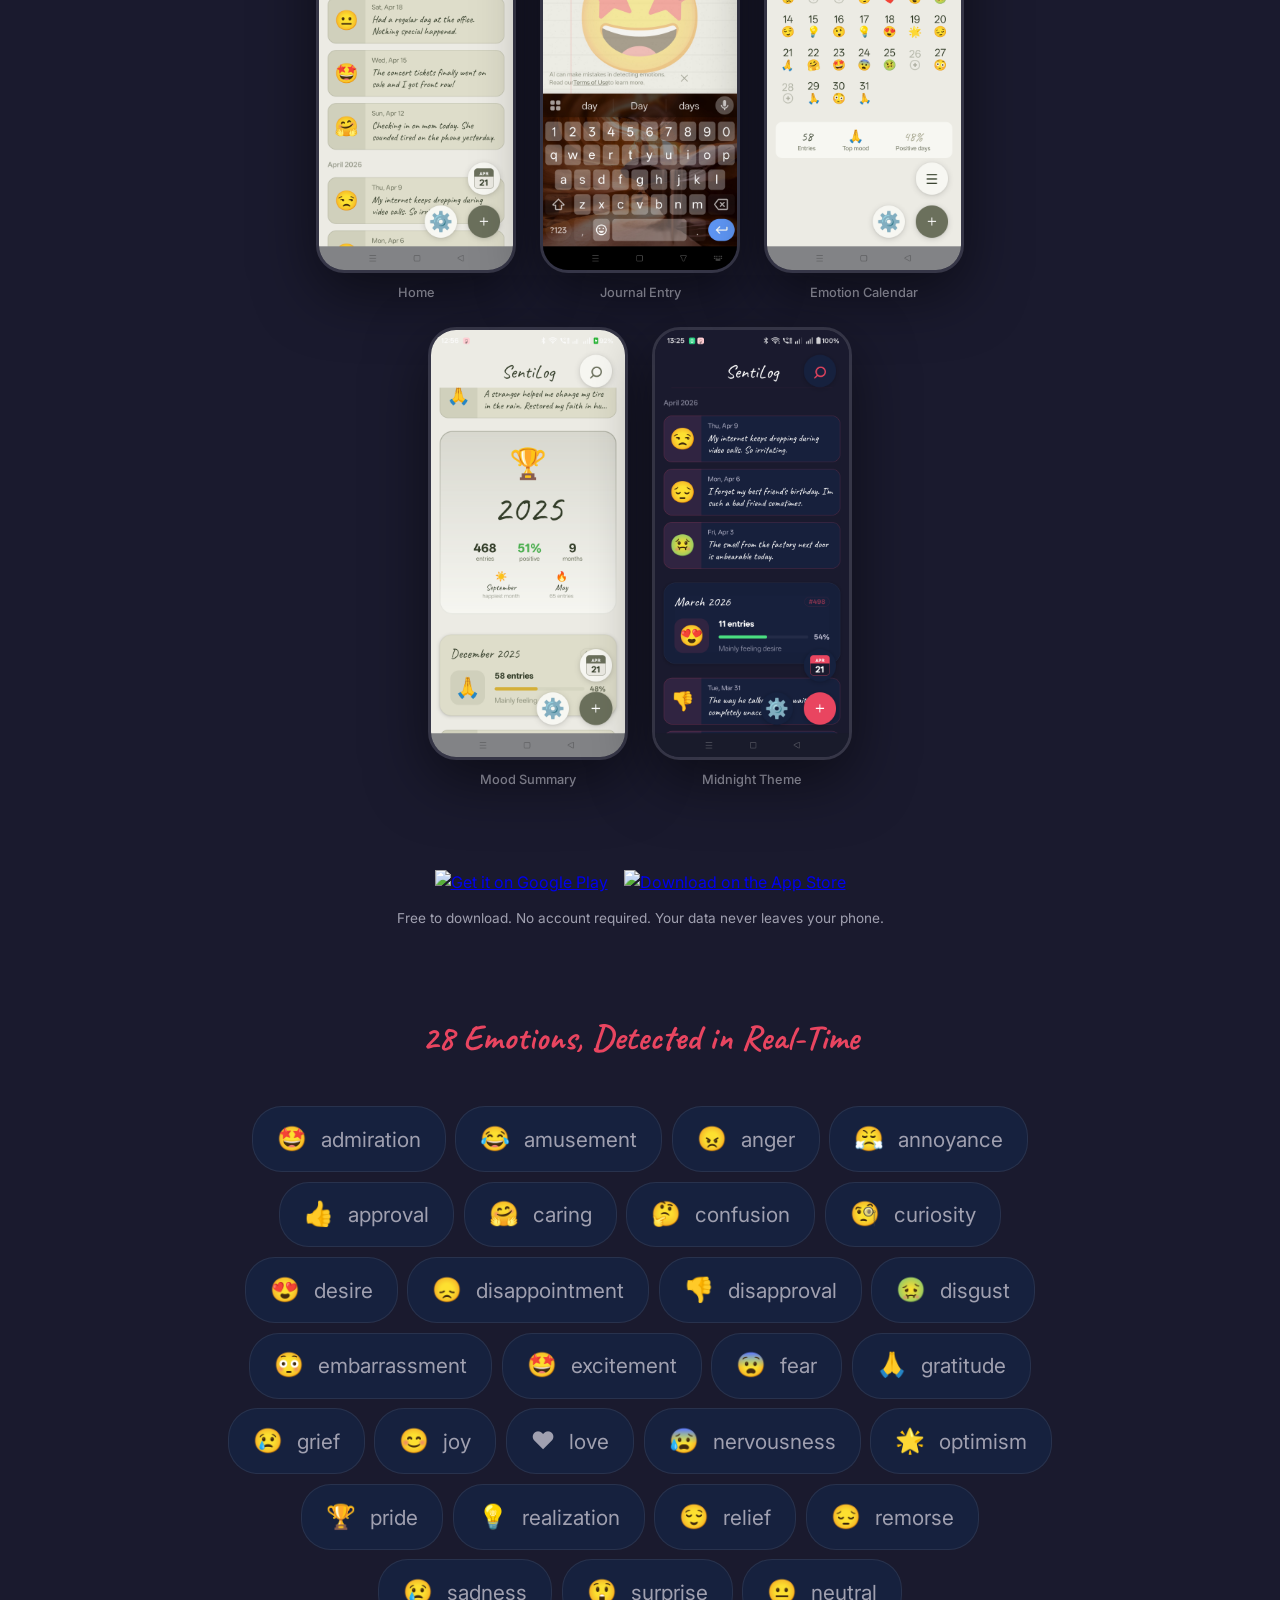
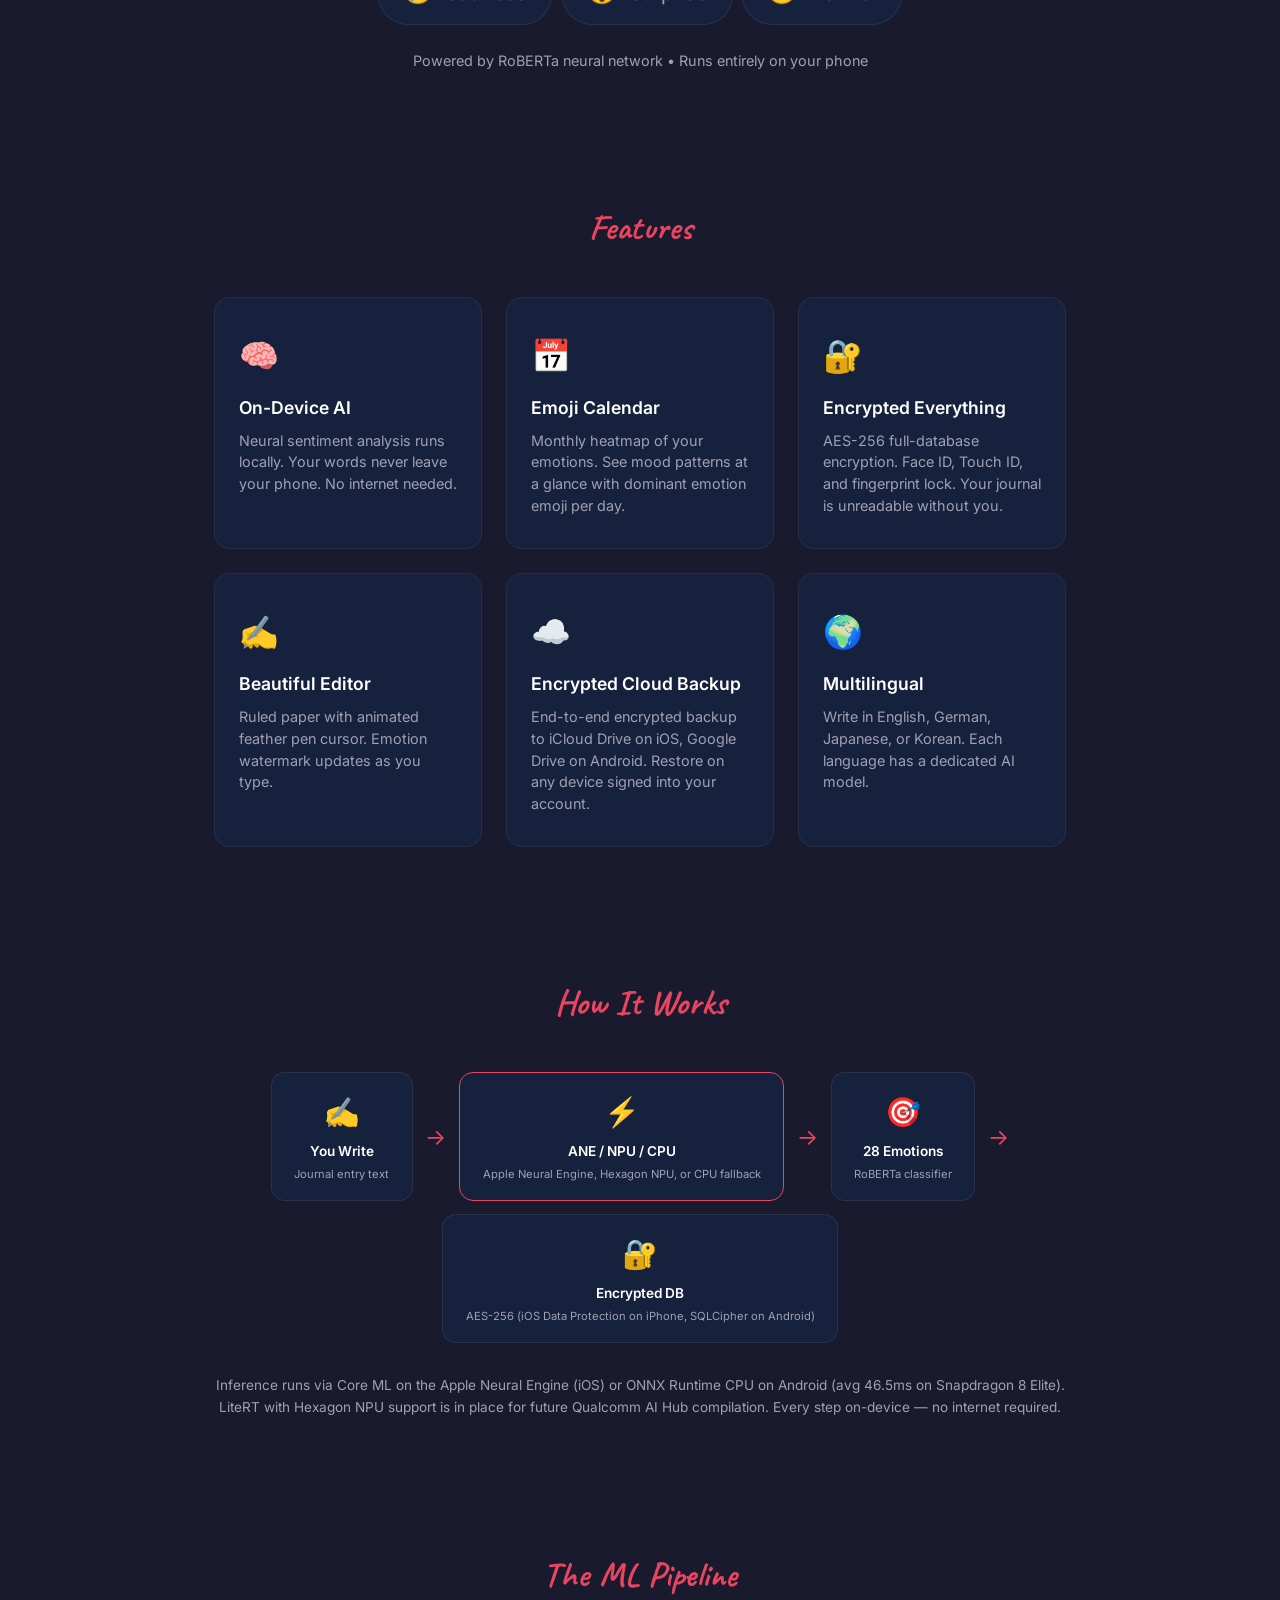
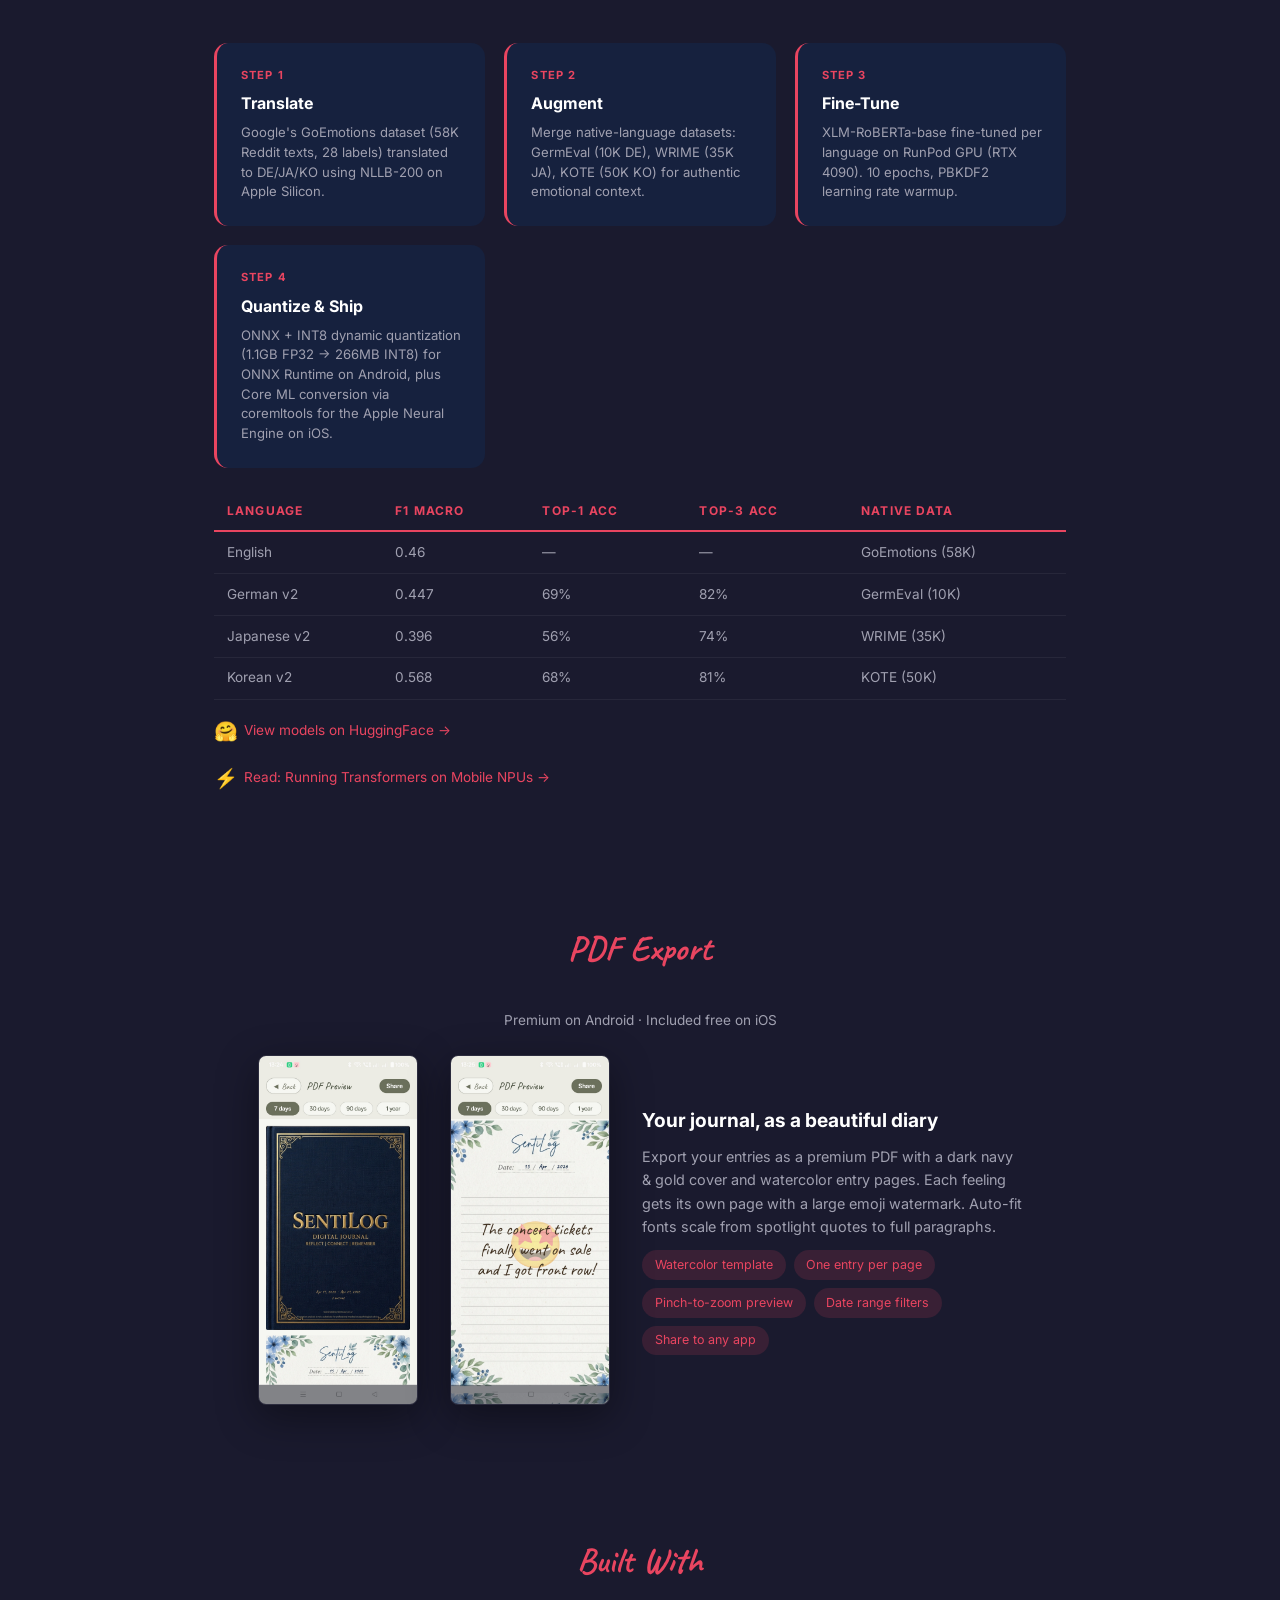
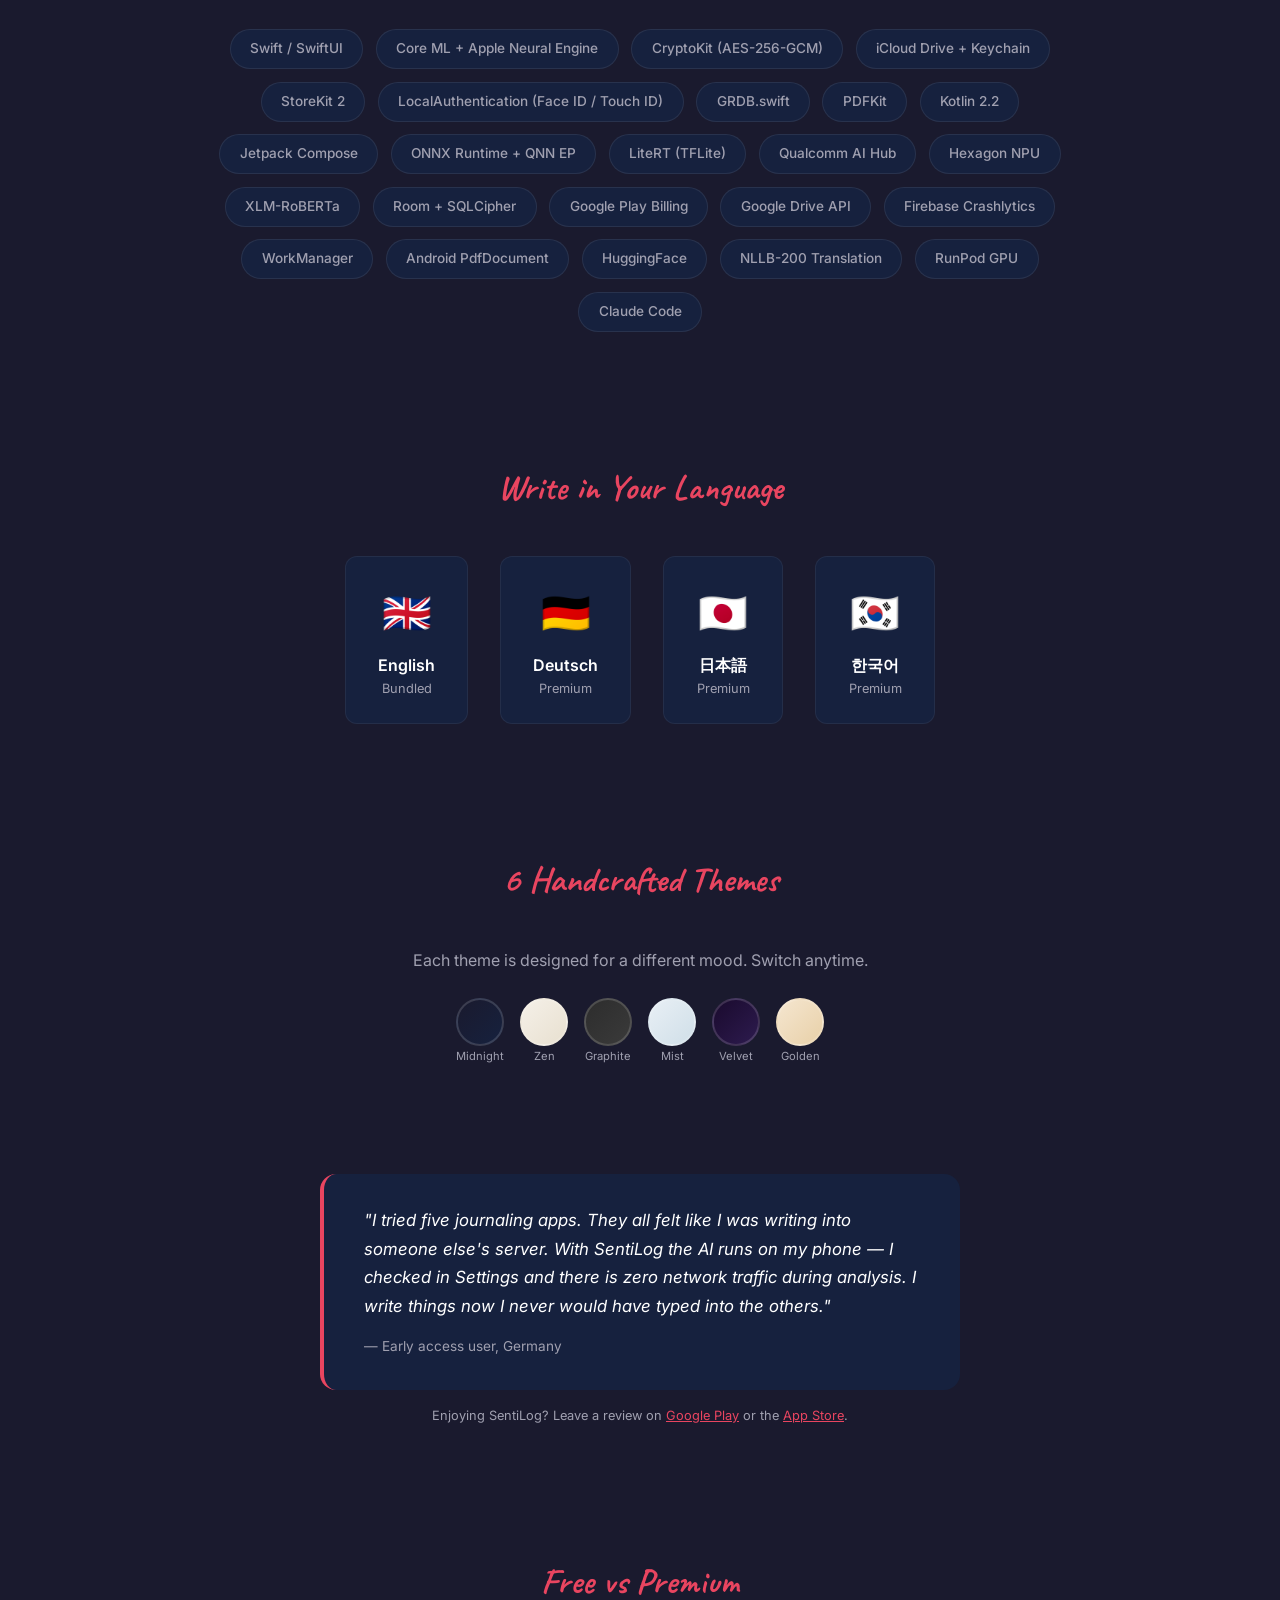
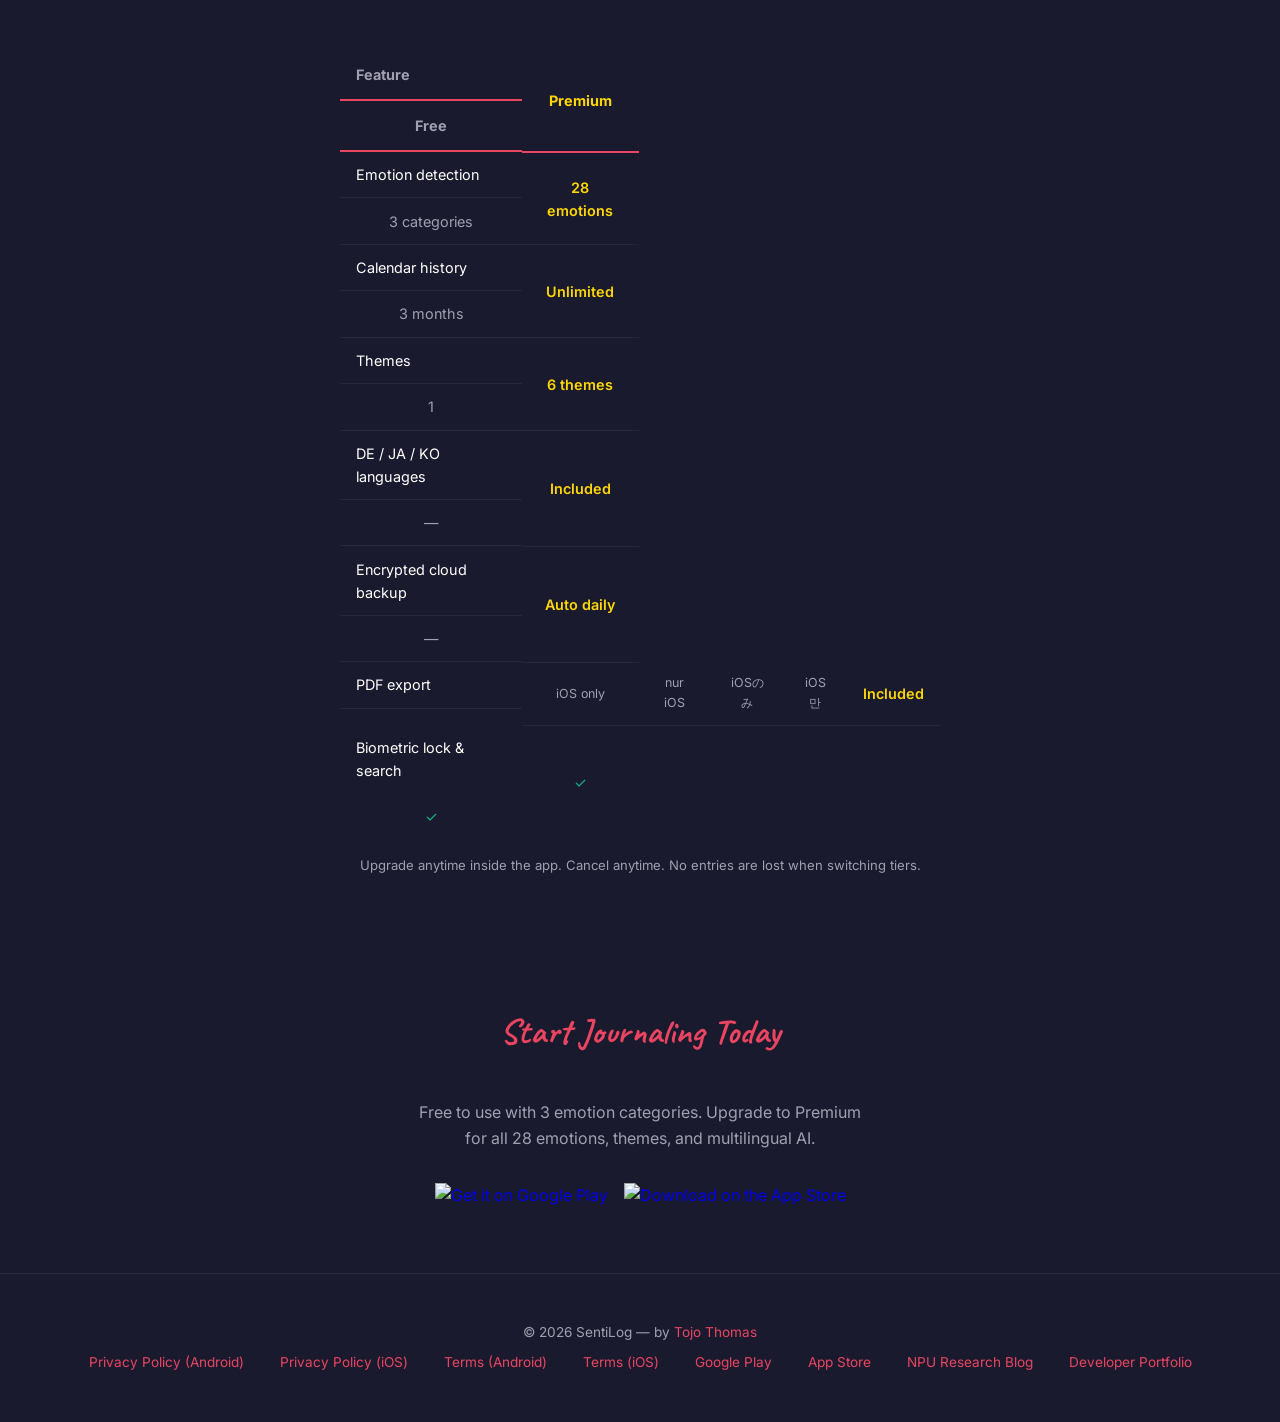
==== commit 0e242300: "Fix Free vs Premium table column-count mismatch The table header shows 3 columns in active-language " ====
--- a/SentiLog/index.html
+++ b/SentiLog/index.html
@@ -694,10 +694,10 @@
                 <td style="padding:0.7rem 1rem; border-bottom:1px solid rgba(255,255,255,0.06);" data-lang="de">Themes</td>
                 <td style="padding:0.7rem 1rem; border-bottom:1px solid rgba(255,255,255,0.06);" data-lang="ja">テーマ</td>
                 <td style="padding:0.7rem 1rem; border-bottom:1px solid rgba(255,255,255,0.06);" data-lang="ko">테마</td>
-                <td style="padding:0.7rem 1rem; border-bottom:1px solid rgba(255,255,255,0.06); text-align:center; color:var(--text-secondary);">1</td>
-                <td style="padding:0.7rem 1rem; border-bottom:1px solid rgba(255,255,255,0.06); text-align:center; color:var(--text-secondary);">1</td>
-                <td style="padding:0.7rem 1rem; border-bottom:1px solid rgba(255,255,255,0.06); text-align:center; color:var(--text-secondary);">1</td>
-                <td style="padding:0.7rem 1rem; border-bottom:1px solid rgba(255,255,255,0.06); text-align:center; color:var(--text-secondary);">1</td>
+                <td style="padding:0.7rem 1rem; border-bottom:1px solid rgba(255,255,255,0.06); text-align:center; color:var(--text-secondary);" data-lang="en">1</td>
+                <td style="padding:0.7rem 1rem; border-bottom:1px solid rgba(255,255,255,0.06); text-align:center; color:var(--text-secondary);" data-lang="de">1</td>
+                <td style="padding:0.7rem 1rem; border-bottom:1px solid rgba(255,255,255,0.06); text-align:center; color:var(--text-secondary);" data-lang="ja">1</td>
+                <td style="padding:0.7rem 1rem; border-bottom:1px solid rgba(255,255,255,0.06); text-align:center; color:var(--text-secondary);" data-lang="ko">1</td>
                 <td style="padding:0.7rem 1rem; border-bottom:1px solid rgba(255,255,255,0.06); text-align:center; color:#ffd700; font-weight:600;">6 themes</td>
             </tr>
             <tr>
@@ -705,10 +705,10 @@
                 <td style="padding:0.7rem 1rem; border-bottom:1px solid rgba(255,255,255,0.06);" data-lang="de">DE / JA / KO Sprachen</td>
                 <td style="padding:0.7rem 1rem; border-bottom:1px solid rgba(255,255,255,0.06);" data-lang="ja">DE / JA / KO 言語</td>
                 <td style="padding:0.7rem 1rem; border-bottom:1px solid rgba(255,255,255,0.06);" data-lang="ko">DE / JA / KO 언어</td>
-                <td style="padding:0.7rem 1rem; border-bottom:1px solid rgba(255,255,255,0.06); text-align:center; color:var(--text-secondary);">—</td>
-                <td style="padding:0.7rem 1rem; border-bottom:1px solid rgba(255,255,255,0.06); text-align:center; color:var(--text-secondary);">—</td>
-                <td style="padding:0.7rem 1rem; border-bottom:1px solid rgba(255,255,255,0.06); text-align:center; color:var(--text-secondary);">—</td>
-                <td style="padding:0.7rem 1rem; border-bottom:1px solid rgba(255,255,255,0.06); text-align:center; color:var(--text-secondary);">—</td>
+                <td style="padding:0.7rem 1rem; border-bottom:1px solid rgba(255,255,255,0.06); text-align:center; color:var(--text-secondary);" data-lang="en">—</td>
+                <td style="padding:0.7rem 1rem; border-bottom:1px solid rgba(255,255,255,0.06); text-align:center; color:var(--text-secondary);" data-lang="de">—</td>
+                <td style="padding:0.7rem 1rem; border-bottom:1px solid rgba(255,255,255,0.06); text-align:center; color:var(--text-secondary);" data-lang="ja">—</td>
+                <td style="padding:0.7rem 1rem; border-bottom:1px solid rgba(255,255,255,0.06); text-align:center; color:var(--text-secondary);" data-lang="ko">—</td>
                 <td style="padding:0.7rem 1rem; border-bottom:1px solid rgba(255,255,255,0.06); text-align:center; color:#ffd700; font-weight:600;">Included</td>
             </tr>
             <tr>
@@ -716,10 +716,10 @@
                 <td style="padding:0.7rem 1rem; border-bottom:1px solid rgba(255,255,255,0.06);" data-lang="de">Verschlüsseltes Cloud-Backup</td>
                 <td style="padding:0.7rem 1rem; border-bottom:1px solid rgba(255,255,255,0.06);" data-lang="ja">暗号化クラウドバックアップ</td>
                 <td style="padding:0.7rem 1rem; border-bottom:1px solid rgba(255,255,255,0.06);" data-lang="ko">암호화 클라우드 백업</td>
-                <td style="padding:0.7rem 1rem; border-bottom:1px solid rgba(255,255,255,0.06); text-align:center; color:var(--text-secondary);">—</td>
-                <td style="padding:0.7rem 1rem; border-bottom:1px solid rgba(255,255,255,0.06); text-align:center; color:var(--text-secondary);">—</td>
-                <td style="padding:0.7rem 1rem; border-bottom:1px solid rgba(255,255,255,0.06); text-align:center; color:var(--text-secondary);">—</td>
-                <td style="padding:0.7rem 1rem; border-bottom:1px solid rgba(255,255,255,0.06); text-align:center; color:var(--text-secondary);">—</td>
+                <td style="padding:0.7rem 1rem; border-bottom:1px solid rgba(255,255,255,0.06); text-align:center; color:var(--text-secondary);" data-lang="en">—</td>
+                <td style="padding:0.7rem 1rem; border-bottom:1px solid rgba(255,255,255,0.06); text-align:center; color:var(--text-secondary);" data-lang="de">—</td>
+                <td style="padding:0.7rem 1rem; border-bottom:1px solid rgba(255,255,255,0.06); text-align:center; color:var(--text-secondary);" data-lang="ja">—</td>
+                <td style="padding:0.7rem 1rem; border-bottom:1px solid rgba(255,255,255,0.06); text-align:center; color:var(--text-secondary);" data-lang="ko">—</td>
                 <td style="padding:0.7rem 1rem; border-bottom:1px solid rgba(255,255,255,0.06); text-align:center; color:#ffd700; font-weight:600;">Auto daily</td>
             </tr>
             <tr>
@@ -738,10 +738,10 @@
                 <td style="padding:0.7rem 1rem;" data-lang="de">Biometrie &amp; Suche</td>
                 <td style="padding:0.7rem 1rem;" data-lang="ja">生体認証 &amp; 検索</td>
                 <td style="padding:0.7rem 1rem;" data-lang="ko">생체 인증 &amp; 검색</td>
-                <td style="padding:0.7rem 1rem; text-align:center; color:#10b981;">✓</td>
-                <td style="padding:0.7rem 1rem; text-align:center; color:#10b981;">✓</td>
-                <td style="padding:0.7rem 1rem; text-align:center; color:#10b981;">✓</td>
-                <td style="padding:0.7rem 1rem; text-align:center; color:#10b981;">✓</td>
+                <td style="padding:0.7rem 1rem; text-align:center; color:#10b981;" data-lang="en">✓</td>
+                <td style="padding:0.7rem 1rem; text-align:center; color:#10b981;" data-lang="de">✓</td>
+                <td style="padding:0.7rem 1rem; text-align:center; color:#10b981;" data-lang="ja">✓</td>
+                <td style="padding:0.7rem 1rem; text-align:center; color:#10b981;" data-lang="ko">✓</td>
                 <td style="padding:0.7rem 1rem; text-align:center; color:#10b981;">✓</td>
             </tr>
         </tbody>
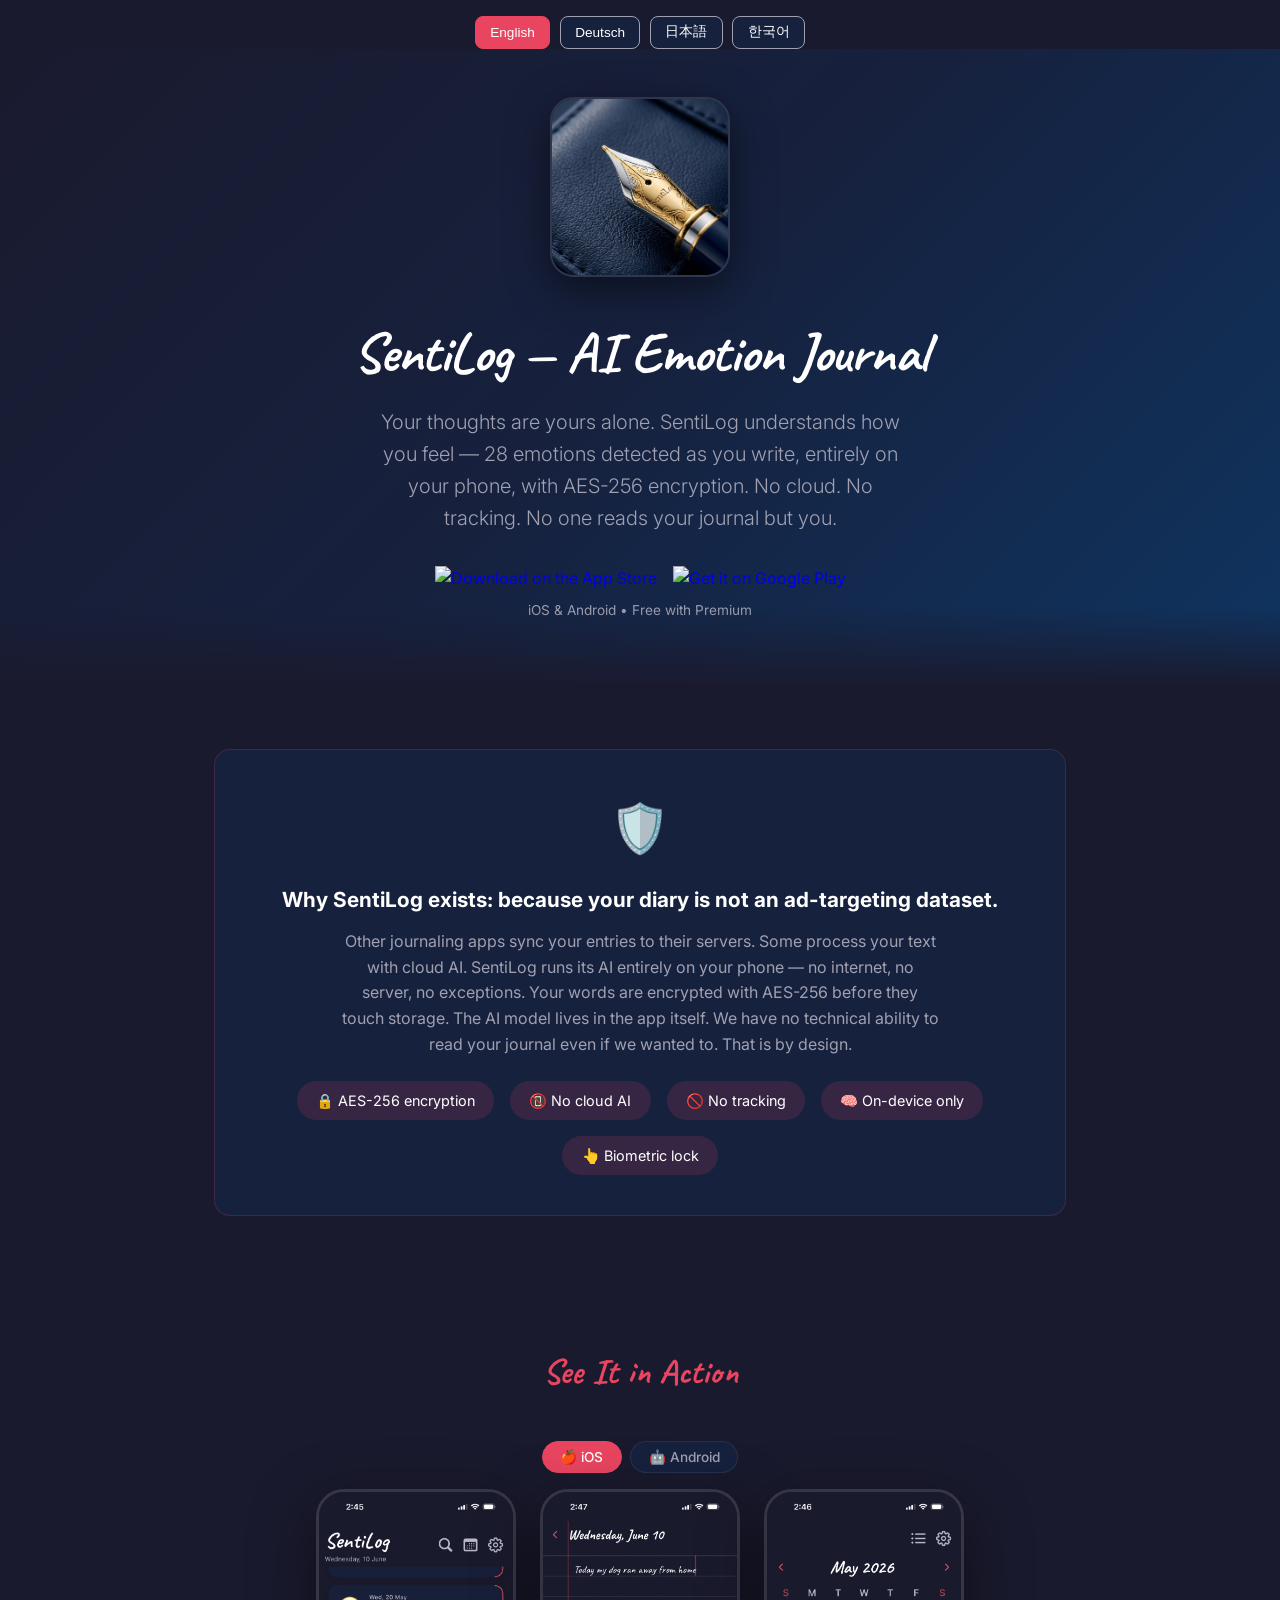
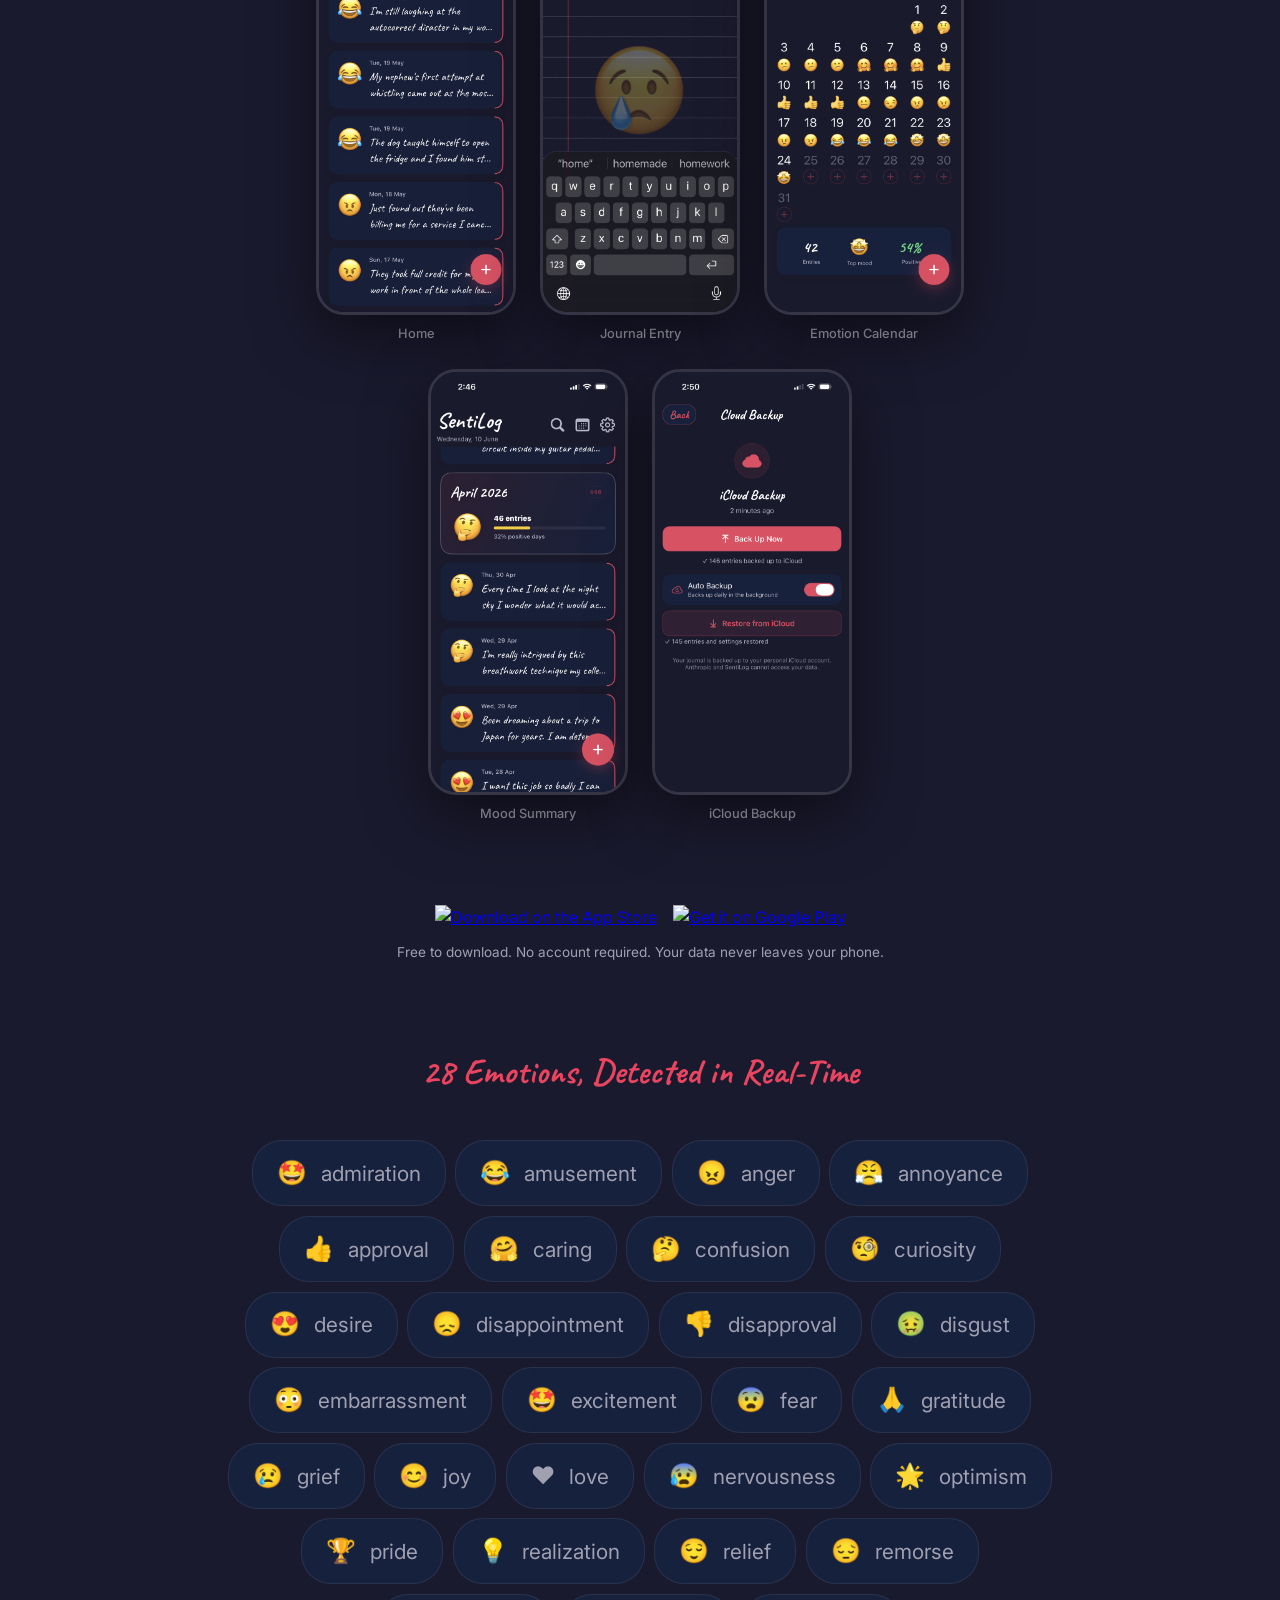
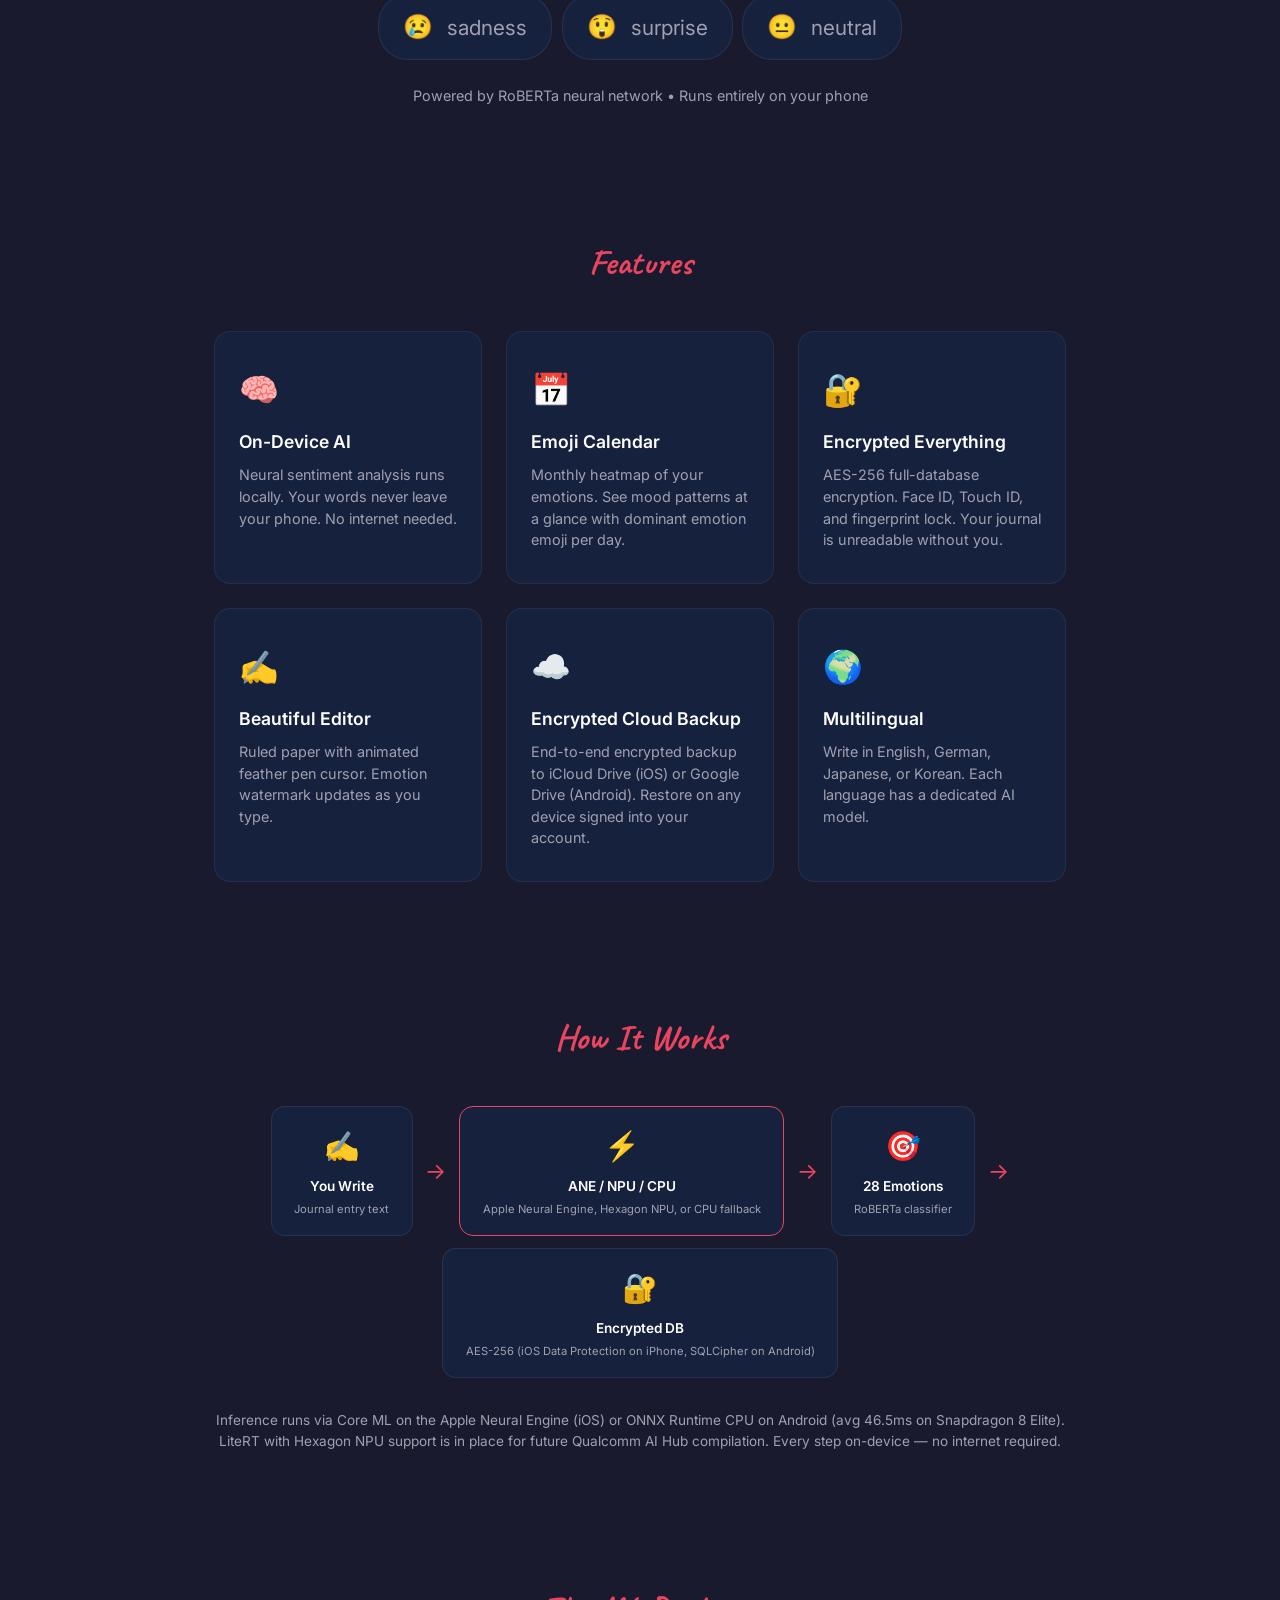
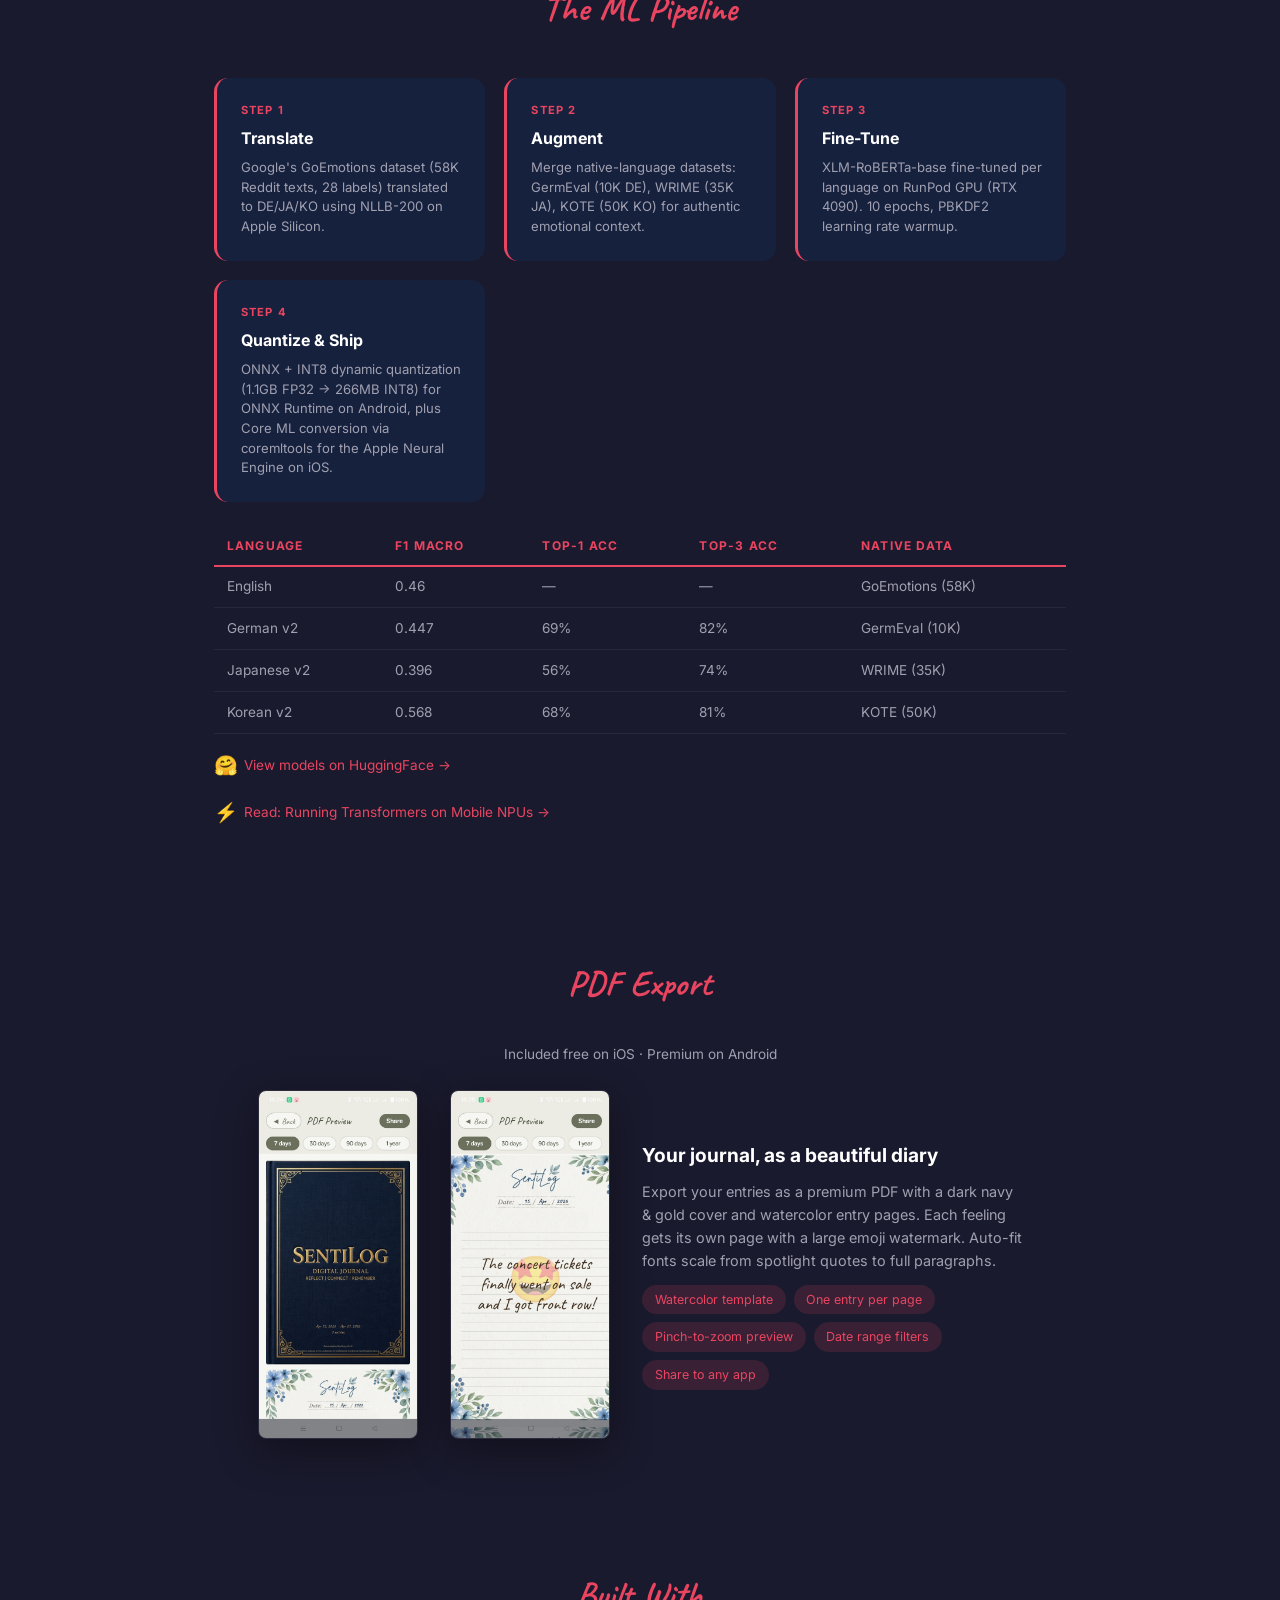
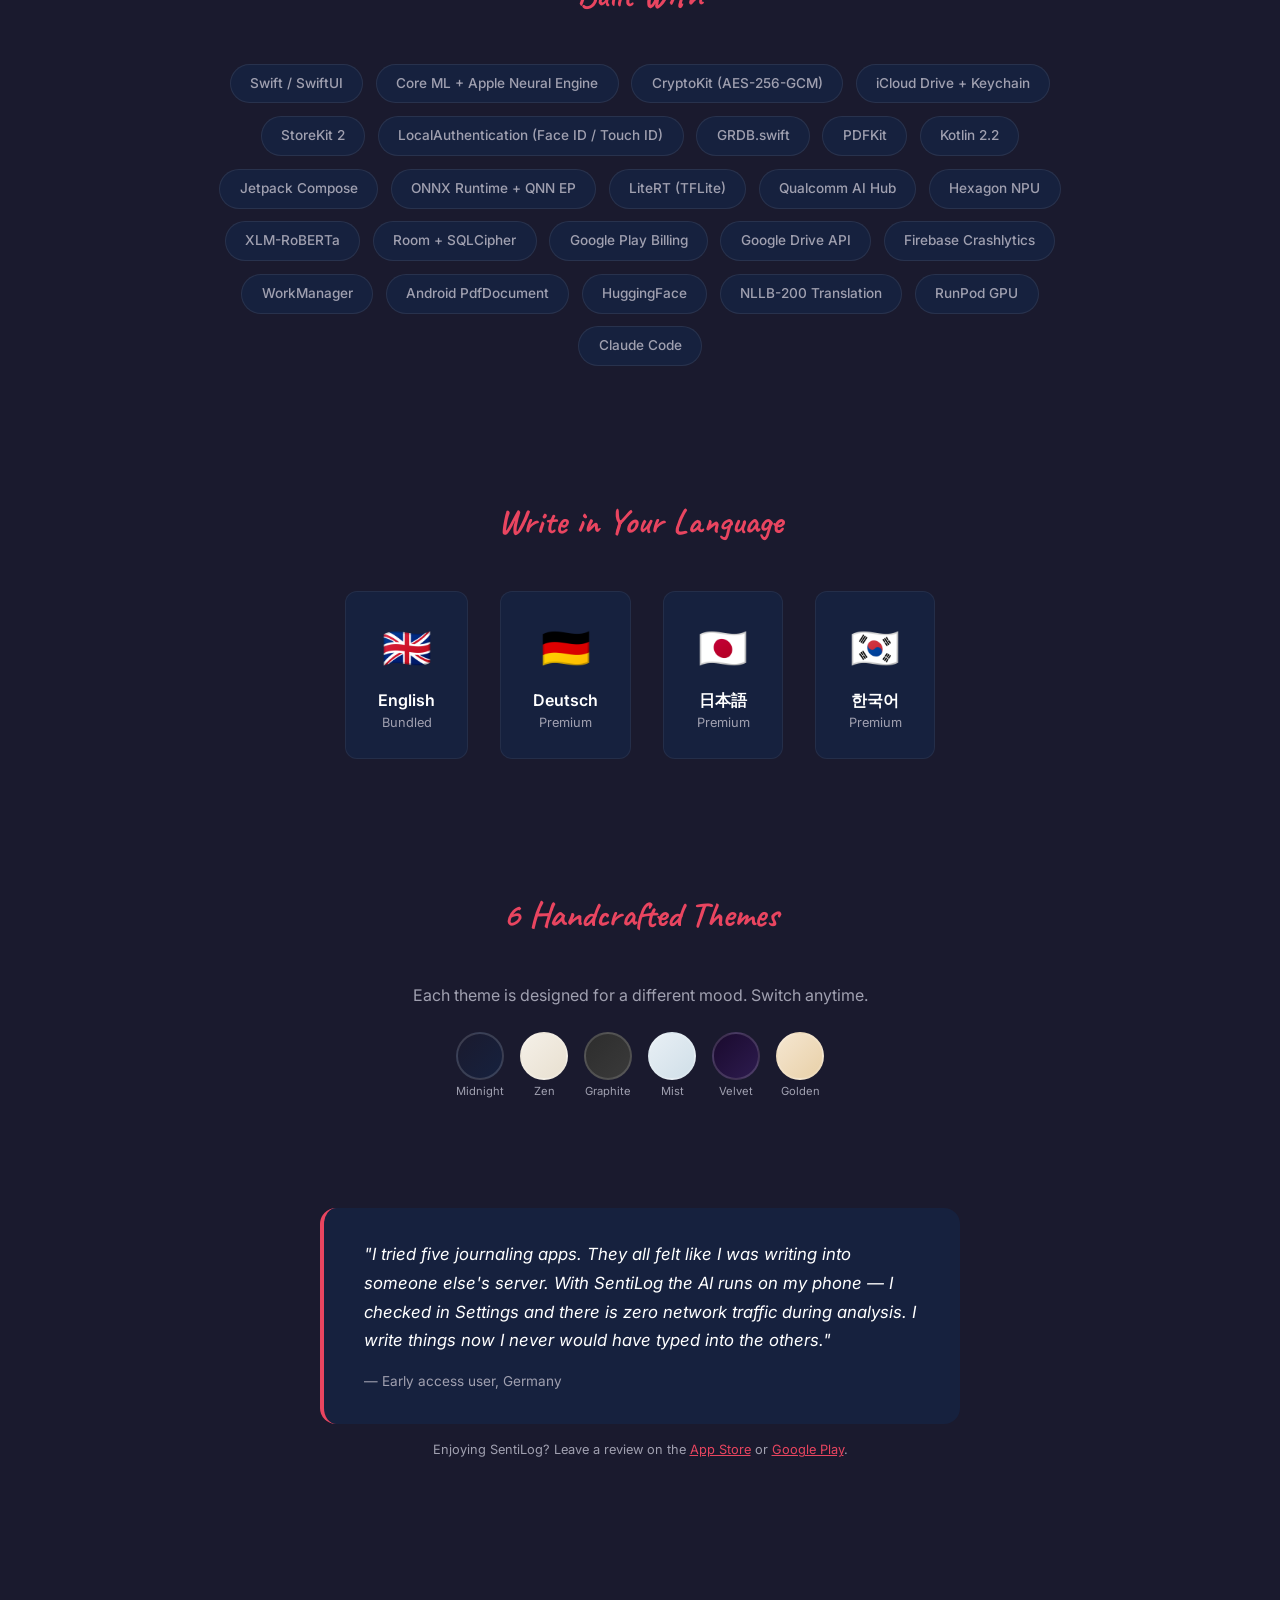
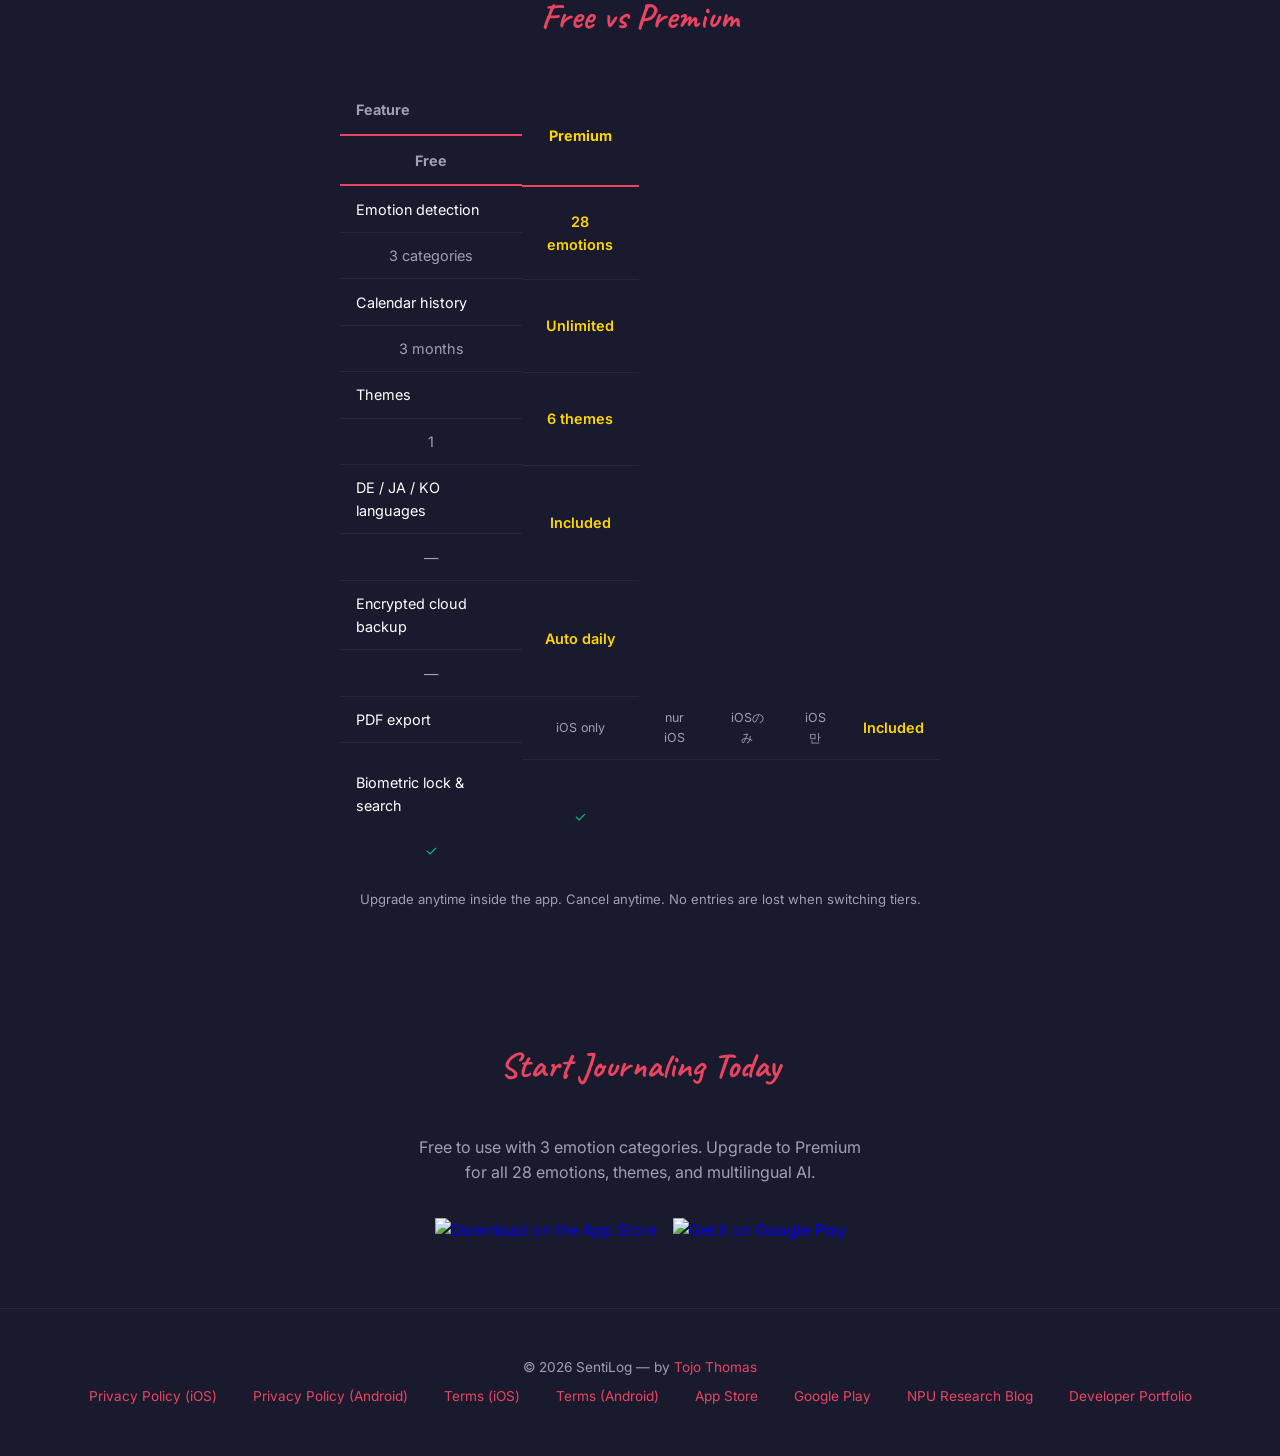
==== commit 34bfe83e: "SentiLog page: iOS-first tab pills for screenshot carousel, App Store first everywhere Added a platf" ====
--- a/SentiLog/index.html
+++ b/SentiLog/index.html
@@ -73,6 +73,13 @@
         .phone-frame:hover { transform: translateY(-8px) scale(1.02); }
         .phone-frame img { width: 100%; display: block; }
         .phone-label { text-align: center; margin-top: 0.6rem; font-size: 0.8rem; color: var(--text-secondary); font-weight: 500; }
+
+        /* ── Platform tab pills (iOS / Android switcher for screenshots) ── */
+        .platform-pills { display: flex; justify-content: center; gap: 0.5rem; margin-top: 1rem; margin-bottom: 0.25rem; }
+        .platform-pill { background: var(--surface); color: var(--text-secondary); border: 1px solid rgba(255,255,255,0.08); padding: 0.45rem 1.1rem; border-radius: 999px; cursor: pointer; font-size: 0.85rem; font-weight: 500; font-family: inherit; transition: all 0.2s; display: inline-flex; align-items: center; gap: 0.4rem; }
+        .platform-pill:hover { border-color: var(--accent); color: var(--text-primary); }
+        .platform-pill.active { background: var(--accent); border-color: var(--accent); color: #fff; }
+        [data-platform]:not(.active-platform) { display: none; }
 
         /* ── Architecture Flow ── */
         .arch-flow { display: flex; align-items: center; justify-content: center; gap: 0.8rem; flex-wrap: wrap; margin: 2rem auto; max-width: 800px; }
@@ -188,12 +195,12 @@
     <p class="tagline" data-lang="ko">당신의 생각은 당신만의 것. SentiLog는 쓰면서 28가지 감정을 실시간으로 감지합니다. 완전한 온디바이스, AES-256 암호화. 클라우드 없음, 추적 없음.</p>
 
     <div style="display:flex; gap:1rem; justify-content:center; flex-wrap:wrap; align-items:center;">
-        <a href="https://play.google.com/store/apps/details?id=com.sentilog.app" class="cta">
-            <img src="https://play.google.com/intl/en_us/badges/static/images/badges/en_badge_web_generic.png" alt="Get it on Google Play" style="height:72px">
-        </a>
         <!-- TODO: After App Store approval, replace #ios-coming-soon with https://apps.apple.com/app/idXXXXXXXXX (find your numeric Apple ID in App Store Connect → My Apps → SentiLog → App Information) -->
         <a href="#ios-coming-soon" class="cta" aria-label="Download SentiLog on the App Store (iOS — coming soon)">
             <img src="https://tools.applemediaservices.com/api/badges/download-on-the-app-store/black/en-us?releaseDate=1738368000" alt="Download on the App Store" style="height:72px">
+        </a>
+        <a href="https://play.google.com/store/apps/details?id=com.sentilog.app" class="cta">
+            <img src="https://play.google.com/intl/en_us/badges/static/images/badges/en_badge_web_generic.png" alt="Get it on Google Play" style="height:72px">
         </a>
     </div>
     <div class="badge" data-lang="en">iOS &amp; Android &bull; Free with Premium</div>
@@ -232,25 +239,56 @@
     <h2 data-lang="de">In Aktion erleben</h2>
     <h2 data-lang="ja">動作を見る</h2>
     <h2 data-lang="ko">직접 확인하세요</h2>
-    <div class="screenshots">
-        <div>
-            <div class="phone-frame"><img src="screen_home.png" alt="SentiLog Home — Journal entries with emotion emojis" loading="lazy"></div>
+
+    <div class="platform-pills" role="tablist" aria-label="Platform">
+        <button class="platform-pill active" type="button" onclick="switchPlatform('ios')" role="tab" aria-selected="true"></button>
+        <button class="platform-pill" type="button" onclick="switchPlatform('android')" role="tab" aria-selected="false"></button>
+    </div>
+
+    <!-- iOS screenshots (default) -->
+    <div class="screenshots active-platform" data-platform="ios">
+        <div>
+            <div class="phone-frame"><img src="ios/ios-home.png" alt="SentiLog on iOS — Home feed with emotion entries" loading="lazy"></div>
             <p class="phone-label">Home</p>
         </div>
         <div>
-            <div class="phone-frame"><img src="screen_journal.jpg" alt="SentiLog Journal — Writing with real-time emotion detection" loading="lazy"></div>
+            <div class="phone-frame"><img src="ios/ios-journal.png" alt="SentiLog on iOS — Journal editor with emotion watermark" loading="lazy"></div>
             <p class="phone-label">Journal Entry</p>
         </div>
         <div>
-            <div class="phone-frame"><img src="screen_calendar.png" alt="SentiLog Calendar — Monthly emoji heatmap" loading="lazy"></div>
+            <div class="phone-frame"><img src="ios/ios-calendar.png" alt="SentiLog on iOS — Monthly emoji calendar" loading="lazy"></div>
             <p class="phone-label">Emotion Calendar</p>
         </div>
         <div>
-            <div class="phone-frame"><img src="screen_summary.png" alt="SentiLog Summary — Year and month mood stats" loading="lazy"></div>
+            <div class="phone-frame"><img src="ios/ios-summary.png" alt="SentiLog on iOS — Monthly summary card" loading="lazy"></div>
             <p class="phone-label">Mood Summary</p>
         </div>
         <div>
-            <div class="phone-frame"><img src="screen_midnight.png" alt="SentiLog Midnight Theme — Dark mode journal" loading="lazy"></div>
+            <div class="phone-frame"><img src="ios/ios-backup.png" alt="SentiLog on iOS — Encrypted iCloud backup" loading="lazy"></div>
+            <p class="phone-label">iCloud Backup</p>
+        </div>
+    </div>
+
+    <!-- Android screenshots -->
+    <div class="screenshots" data-platform="android">
+        <div>
+            <div class="phone-frame"><img src="screen_home.png" alt="SentiLog on Android — Journal entries with emotion emojis" loading="lazy"></div>
+            <p class="phone-label">Home</p>
+        </div>
+        <div>
+            <div class="phone-frame"><img src="screen_journal.jpg" alt="SentiLog on Android — Writing with real-time emotion detection" loading="lazy"></div>
+            <p class="phone-label">Journal Entry</p>
+        </div>
+        <div>
+            <div class="phone-frame"><img src="screen_calendar.png" alt="SentiLog on Android — Monthly emoji heatmap" loading="lazy"></div>
+            <p class="phone-label">Emotion Calendar</p>
+        </div>
+        <div>
+            <div class="phone-frame"><img src="screen_summary.png" alt="SentiLog on Android — Year and month mood stats" loading="lazy"></div>
+            <p class="phone-label">Mood Summary</p>
+        </div>
+        <div>
+            <div class="phone-frame"><img src="screen_midnight.png" alt="SentiLog on Android — Midnight dark theme" loading="lazy"></div>
             <p class="phone-label">Midnight Theme</p>
         </div>
     </div>
@@ -259,12 +297,12 @@
 <!-- Mid-page CTA — after screenshots where intent peaks -->
 <section style="text-align:center; padding-top:1rem; padding-bottom:1rem;">
     <div style="display:flex; gap:1rem; justify-content:center; flex-wrap:wrap; align-items:center;">
-        <a href="https://play.google.com/store/apps/details?id=com.sentilog.app" class="cta">
-            <img src="https://play.google.com/intl/en_us/badges/static/images/badges/en_badge_web_generic.png" alt="Get it on Google Play" style="height:72px">
-        </a>
         <!-- TODO: Same App Store URL placeholder as in hero — update post-approval -->
         <a href="#ios-coming-soon" class="cta" aria-label="Download SentiLog on the App Store">
             <img src="https://tools.applemediaservices.com/api/badges/download-on-the-app-store/black/en-us?releaseDate=1738368000" alt="Download on the App Store" style="height:72px">
+        </a>
+        <a href="https://play.google.com/store/apps/details?id=com.sentilog.app" class="cta">
+            <img src="https://play.google.com/intl/en_us/badges/static/images/badges/en_badge_web_generic.png" alt="Get it on Google Play" style="height:72px">
         </a>
     </div>
     <p style="color:var(--text-secondary); font-size:0.85rem; margin-top:0.75rem;" data-lang="en">Free to download. No account required. Your data never leaves your phone.</p>
@@ -417,7 +455,7 @@
         <div class="feature-card"><div class="feature-icon">📅</div><h3>Emoji Calendar</h3><p>Monthly heatmap of your emotions. See mood patterns at a glance with dominant emotion emoji per day.</p></div>
         <div class="feature-card"><div class="feature-icon">🔐</div><h3>Encrypted Everything</h3><p>AES-256 full-database encryption. Face ID, Touch ID, and fingerprint lock. Your journal is unreadable without you.</p></div>
         <div class="feature-card"><div class="feature-icon">✍️</div><h3>Beautiful Editor</h3><p>Ruled paper with animated feather pen cursor. Emotion watermark updates as you type.</p></div>
-        <div class="feature-card"><div class="feature-icon">☁️</div><h3>Encrypted Cloud Backup</h3><p>End-to-end encrypted backup to iCloud Drive on iOS, Google Drive on Android. Restore on any device signed into your account.</p></div>
+        <div class="feature-card"><div class="feature-icon">☁️</div><h3>Encrypted Cloud Backup</h3><p>End-to-end encrypted backup to iCloud Drive (iOS) or Google Drive (Android). Restore on any device signed into your account.</p></div>
         <div class="feature-card"><div class="feature-icon">🌍</div><h3>Multilingual</h3><p>Write in English, German, Japanese, or Korean. Each language has a dedicated AI model.</p></div>
     </div>
     <div class="features" data-lang="de">
@@ -533,10 +571,10 @@
     <h2 data-lang="de">PDF-Export</h2>
     <h2 data-lang="ja">PDFエクスポート</h2>
     <h2 data-lang="ko">PDF 내보내기</h2>
-    <p style="text-align:center; color:var(--text-secondary); font-size:0.85rem; margin-top:-0.5rem; margin-bottom:1rem;" data-lang="en">Premium on Android · Included free on iOS</p>
-    <p style="text-align:center; color:var(--text-secondary); font-size:0.85rem; margin-top:-0.5rem; margin-bottom:1rem;" data-lang="de">Premium auf Android · Auf iOS kostenlos enthalten</p>
-    <p style="text-align:center; color:var(--text-secondary); font-size:0.85rem; margin-top:-0.5rem; margin-bottom:1rem;" data-lang="ja">Androidでプレミアム · iOSでは無料で利用可能</p>
-    <p style="text-align:center; color:var(--text-secondary); font-size:0.85rem; margin-top:-0.5rem; margin-bottom:1rem;" data-lang="ko">Android에서 프리미엄 · iOS에서 무료 제공</p>
+    <p style="text-align:center; color:var(--text-secondary); font-size:0.85rem; margin-top:-0.5rem; margin-bottom:1rem;" data-lang="en">Included free on iOS · Premium on Android</p>
+    <p style="text-align:center; color:var(--text-secondary); font-size:0.85rem; margin-top:-0.5rem; margin-bottom:1rem;" data-lang="de">Auf iOS kostenlos enthalten · Premium auf Android</p>
+    <p style="text-align:center; color:var(--text-secondary); font-size:0.85rem; margin-top:-0.5rem; margin-bottom:1rem;" data-lang="ja">iOSでは無料で利用可能 · Androidでプレミアム</p>
+    <p style="text-align:center; color:var(--text-secondary); font-size:0.85rem; margin-top:-0.5rem; margin-bottom:1rem;" data-lang="ko">iOS에서 무료 제공 · Android에서 프리미엄</p>
     <div class="pdf-showcase">
         <img src="pdf_cover.jpg" alt="SentiLog PDF cover — dark navy with gold trim" class="pdf-img" loading="lazy">
         <img src="pdf_page.jpg" alt="SentiLog PDF entry page — watercolor template" class="pdf-img" loading="lazy">
@@ -638,10 +676,10 @@
             <p style="margin-top:1rem; font-size:0.85rem; color:var(--text-secondary);" data-lang="ja">— 早期アクセスユーザー、ドイツ</p>
             <p style="margin-top:1rem; font-size:0.85rem; color:var(--text-secondary);" data-lang="ko">— 얼리 액세스 사용자, 독일</p>
         </div>
-        <p style="text-align:center; margin-top:1rem; font-size:0.8rem; color:var(--text-secondary);" data-lang="en">Enjoying SentiLog? Leave a review on <a href="https://play.google.com/store/apps/details?id=com.sentilog.app" style="color:var(--accent)">Google Play</a> or the <a href="#ios-coming-soon" style="color:var(--accent)">App Store</a>.</p>
-        <p style="text-align:center; margin-top:1rem; font-size:0.8rem; color:var(--text-secondary);" data-lang="de">SentiLog gefällt dir? Hinterlasse eine Bewertung auf <a href="https://play.google.com/store/apps/details?id=com.sentilog.app" style="color:var(--accent)">Google Play</a> oder im <a href="#ios-coming-soon" style="color:var(--accent)">App Store</a>.</p>
-        <p style="text-align:center; margin-top:1rem; font-size:0.8rem; color:var(--text-secondary);" data-lang="ja">SentiLogを楽しんでいますか？<a href="https://play.google.com/store/apps/details?id=com.sentilog.app" style="color:var(--accent)">Google Play</a>または<a href="#ios-coming-soon" style="color:var(--accent)">App Store</a>でレビューをお願いします。</p>
-        <p style="text-align:center; margin-top:1rem; font-size:0.8rem; color:var(--text-secondary);" data-lang="ko">SentiLog가 마음에 드시나요? <a href="https://play.google.com/store/apps/details?id=com.sentilog.app" style="color:var(--accent)">Google Play</a> 또는 <a href="#ios-coming-soon" style="color:var(--accent)">App Store</a>에 리뷰를 남겨주세요.</p>
+        <p style="text-align:center; margin-top:1rem; font-size:0.8rem; color:var(--text-secondary);" data-lang="en">Enjoying SentiLog? Leave a review on the <a href="#ios-coming-soon" style="color:var(--accent)">App Store</a> or <a href="https://play.google.com/store/apps/details?id=com.sentilog.app" style="color:var(--accent)">Google Play</a>.</p>
+        <p style="text-align:center; margin-top:1rem; font-size:0.8rem; color:var(--text-secondary);" data-lang="de">SentiLog gefällt dir? Hinterlasse eine Bewertung im <a href="#ios-coming-soon" style="color:var(--accent)">App Store</a> oder auf <a href="https://play.google.com/store/apps/details?id=com.sentilog.app" style="color:var(--accent)">Google Play</a>.</p>
+        <p style="text-align:center; margin-top:1rem; font-size:0.8rem; color:var(--text-secondary);" data-lang="ja">SentiLogを楽しんでいますか？<a href="#ios-coming-soon" style="color:var(--accent)">App Store</a>または<a href="https://play.google.com/store/apps/details?id=com.sentilog.app" style="color:var(--accent)">Google Play</a>でレビューをお願いします。</p>
+        <p style="text-align:center; margin-top:1rem; font-size:0.8rem; color:var(--text-secondary);" data-lang="ko">SentiLog가 마음에 드시나요? <a href="#ios-coming-soon" style="color:var(--accent)">App Store</a> 또는 <a href="https://play.google.com/store/apps/details?id=com.sentilog.app" style="color:var(--accent)">Google Play</a>에 리뷰를 남겨주세요.</p>
     </div>
 </section>
 
@@ -766,26 +804,26 @@
     <p style="color:var(--text-secondary);margin-bottom:2rem;max-width:450px;margin-left:auto;margin-right:auto;" data-lang="ko">3가지 감정 카테고리로 무료 사용. 프리미엄으로 28가지 감정, 테마, 다국어 AI로 업그레이드.</p>
 
     <div style="display:flex; gap:1rem; justify-content:center; flex-wrap:wrap; align-items:center;">
-        <a href="https://play.google.com/store/apps/details?id=com.sentilog.app" class="cta-bottom">
-            <img src="https://play.google.com/intl/en_us/badges/static/images/badges/en_badge_web_generic.png" alt="Get it on Google Play" style="height:60px">
-        </a>
         <!-- TODO: Update href after App Store approval -->
         <a href="#ios-coming-soon" class="cta-bottom" aria-label="Download SentiLog on the App Store">
             <img src="https://tools.applemediaservices.com/api/badges/download-on-the-app-store/black/en-us?releaseDate=1738368000" alt="Download on the App Store" style="height:60px">
         </a>
+        <a href="https://play.google.com/store/apps/details?id=com.sentilog.app" class="cta-bottom">
+            <img src="https://play.google.com/intl/en_us/badges/static/images/badges/en_badge_web_generic.png" alt="Get it on Google Play" style="height:60px">
+        </a>
     </div>
 </section>
 
 <footer>
     <p>&copy; 2026 SentiLog &mdash; by <a href="https://tojohere.dev">Tojo Thomas</a></p>
     <div class="footer-links">
+        <a href="privacy-policy-ios.html">Privacy Policy (iOS)</a>
         <a href="privacy-policy.html">Privacy Policy (Android)</a>
-        <a href="privacy-policy-ios.html">Privacy Policy (iOS)</a>
+        <a href="terms-of-service-ios.html">Terms (iOS)</a>
         <a href="terms-of-service.html">Terms (Android)</a>
-        <a href="terms-of-service-ios.html">Terms (iOS)</a>
-        <a href="https://play.google.com/store/apps/details?id=com.sentilog.app">Google Play</a>
         <!-- TODO: Update href after App Store approval -->
         <a href="#ios-coming-soon">App Store</a>
+        <a href="https://play.google.com/store/apps/details?id=com.sentilog.app">Google Play</a>
         <a href="/blog/npu-transformer-guide.html">NPU Research Blog</a>
         <a href="https://tojohere.dev">Developer Portfolio</a>
     </div>
@@ -793,7 +831,38 @@
 
 <script>
 var langLabels = {en:'English', de:'Deutsch', ja:'日本語', ko:'한국어'};
+
+// Localized labels for the platform pills, keyed by language then platform.
+var platformLabels = {
+    en: { ios: '🍎 iOS',     android: '🤖 Android' },
+    de: { ios: '🍎 iOS',     android: '🤖 Android' },
+    ja: { ios: '🍎 iOS',     android: '🤖 Android' },
+    ko: { ios: '🍎 iOS',     android: '🤖 Android' }
+};
+var currentLang = 'en';
+
+function applyPlatformLabels() {
+    var labels = platformLabels[currentLang] || platformLabels.en;
+    var pills = document.querySelectorAll('.platform-pill');
+    if (pills.length >= 2) {
+        pills[0].textContent = labels.ios;
+        pills[1].textContent = labels.android;
+    }
+}
+
+function switchPlatform(platform) {
+    document.querySelectorAll('.platform-pill').forEach(function(b, i) {
+        var target = (i === 0) ? 'ios' : 'android';
+        b.classList.toggle('active', target === platform);
+        b.setAttribute('aria-selected', target === platform ? 'true' : 'false');
+    });
+    document.querySelectorAll('[data-platform]').forEach(function(el) {
+        el.classList.toggle('active-platform', el.getAttribute('data-platform') === platform);
+    });
+}
+
 function switchLang(lang) {
+    currentLang = lang;
     document.querySelectorAll('.lang-btn').forEach(function(b) {
         b.classList.toggle('active', b.textContent.trim() === langLabels[lang]);
     });
@@ -801,8 +870,11 @@
         el.classList.toggle('active', el.getAttribute('data-lang') === lang);
     });
     document.documentElement.lang = lang;
+    applyPlatformLabels();
 }
+
 switchLang('en');
+switchPlatform('ios');
 </script>
 
 </body>
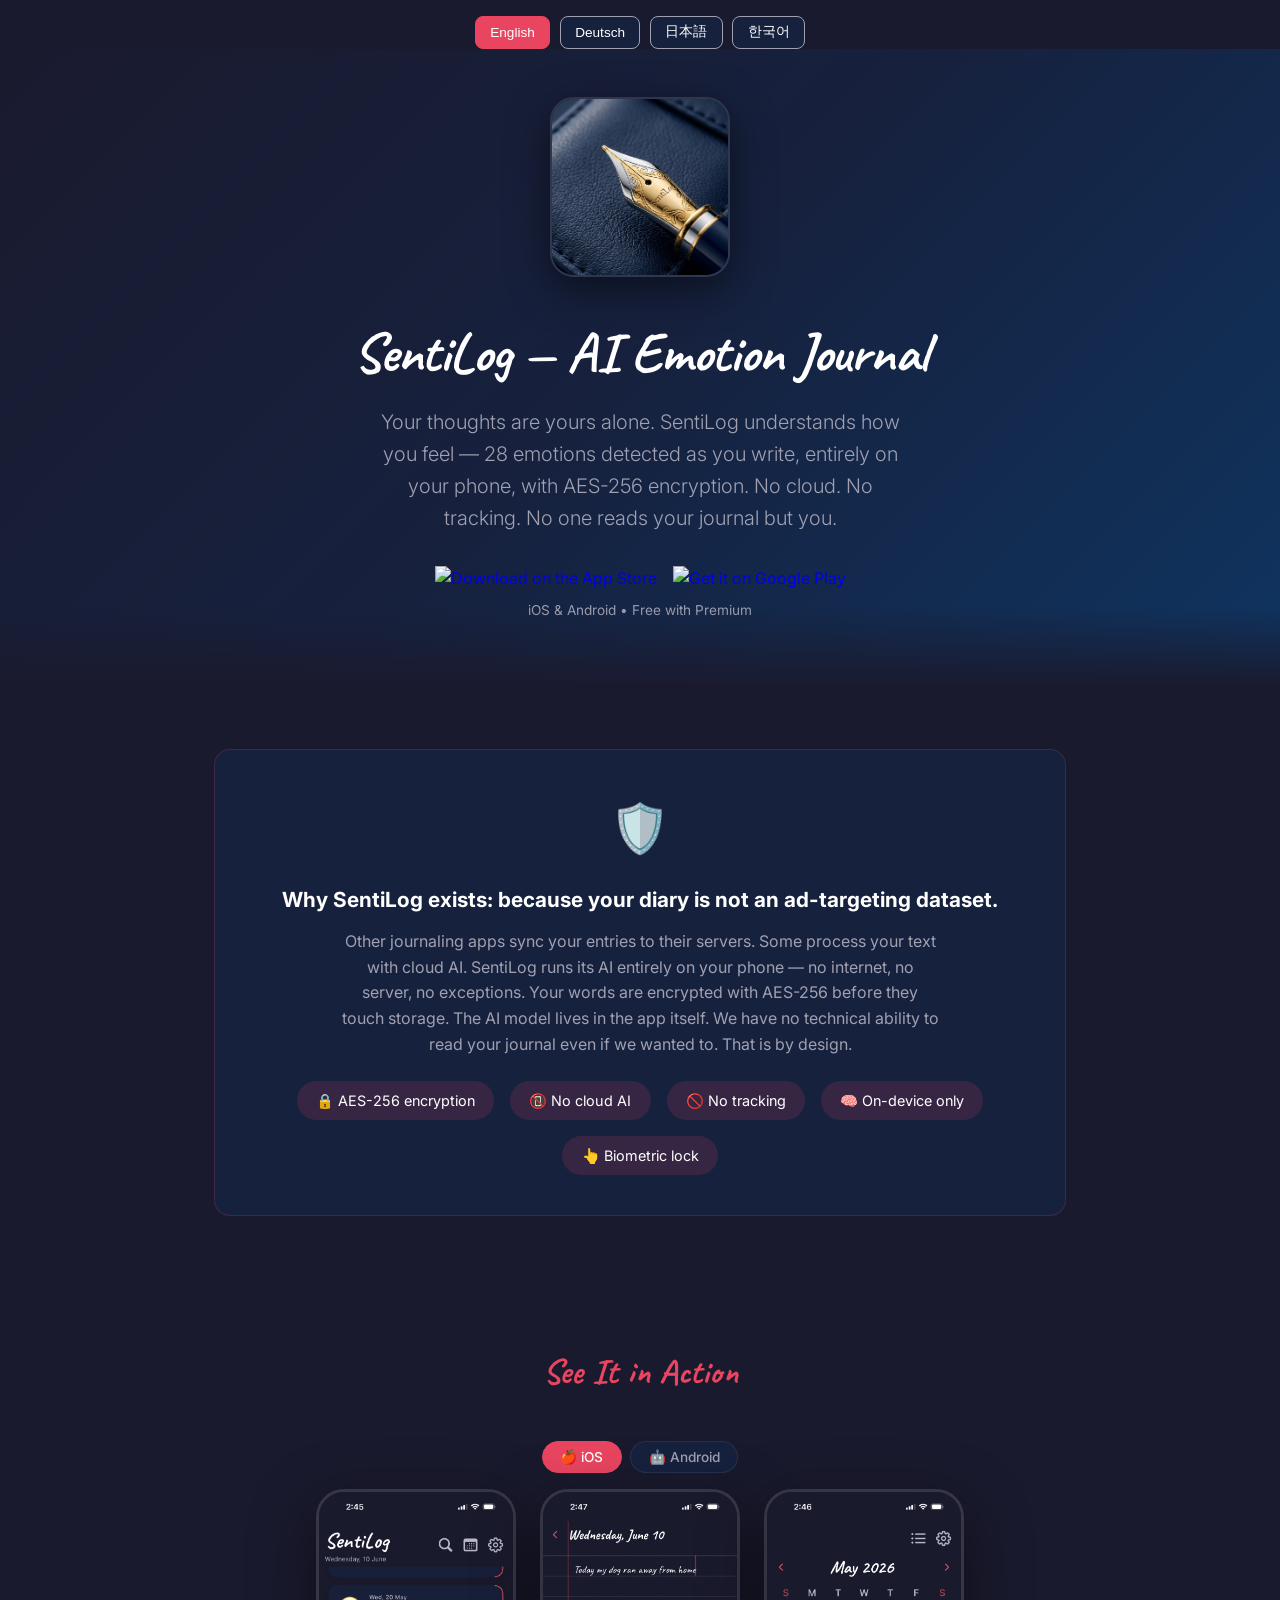
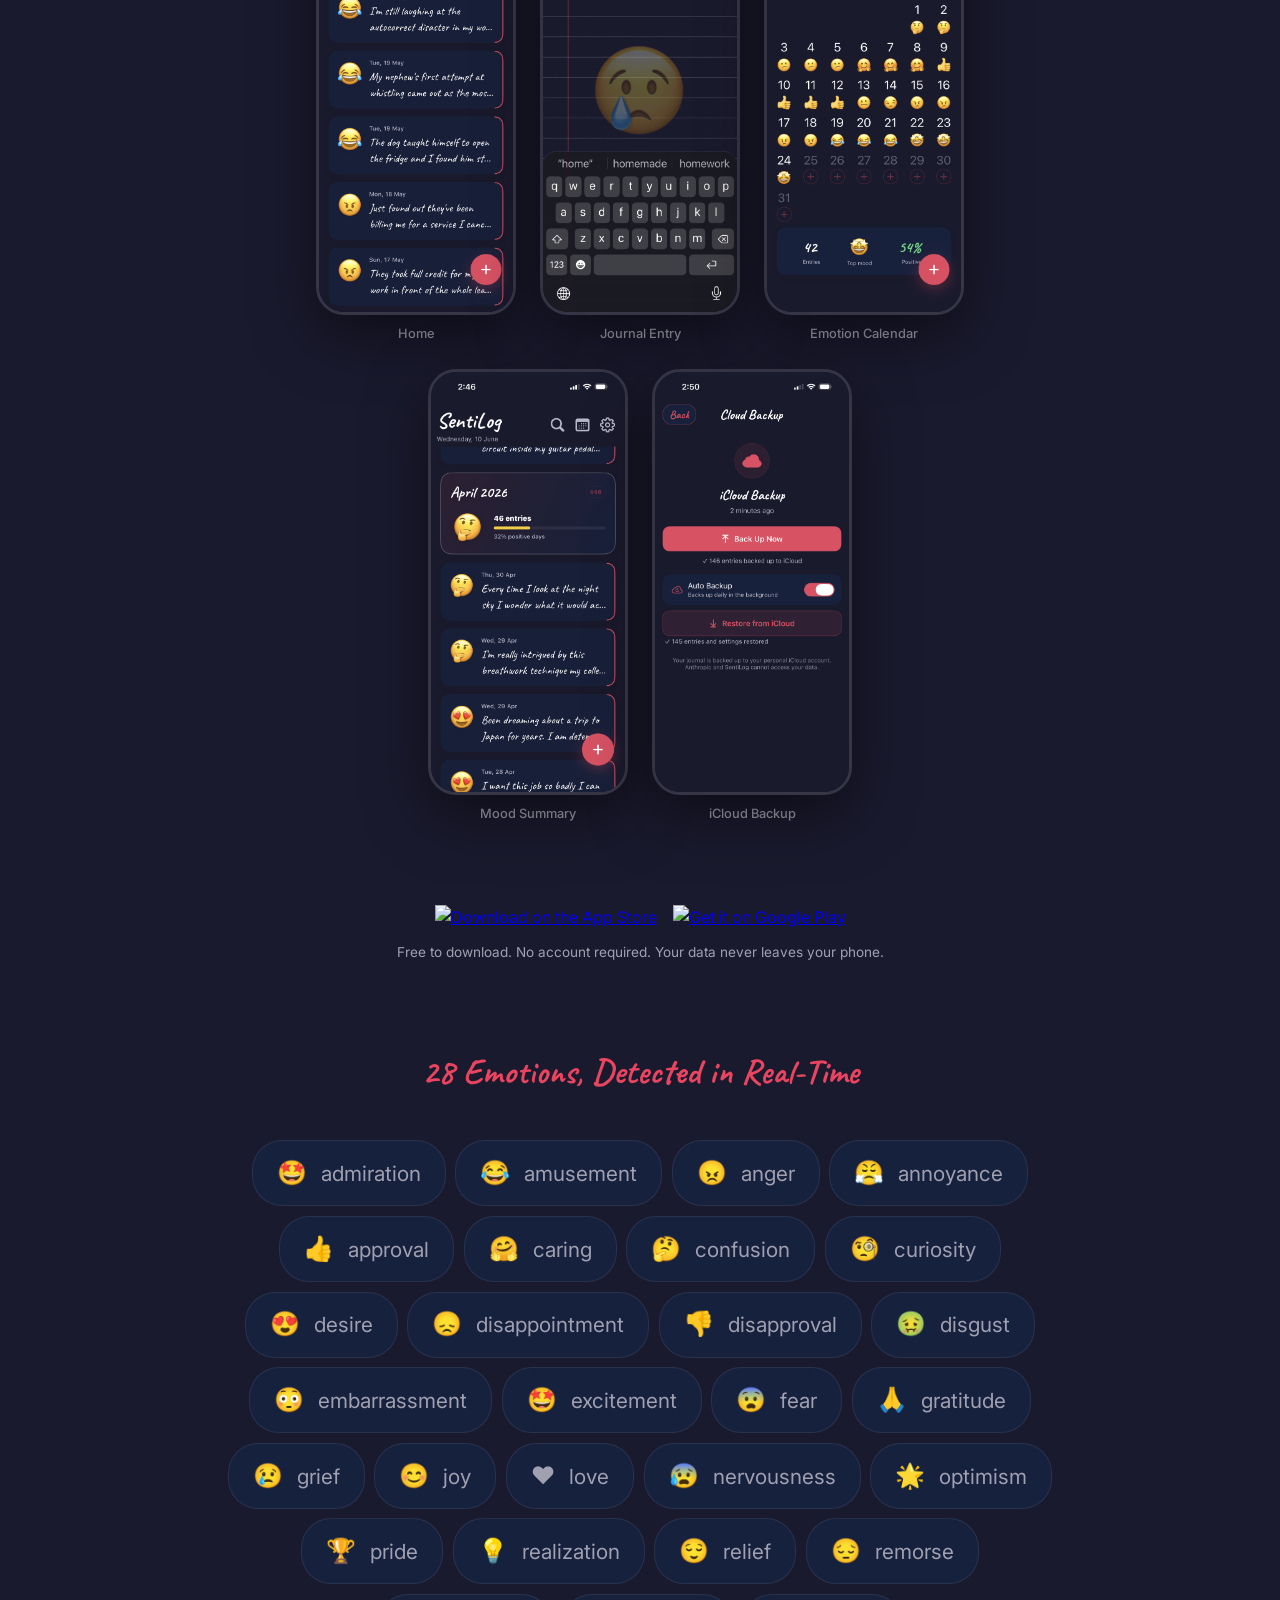
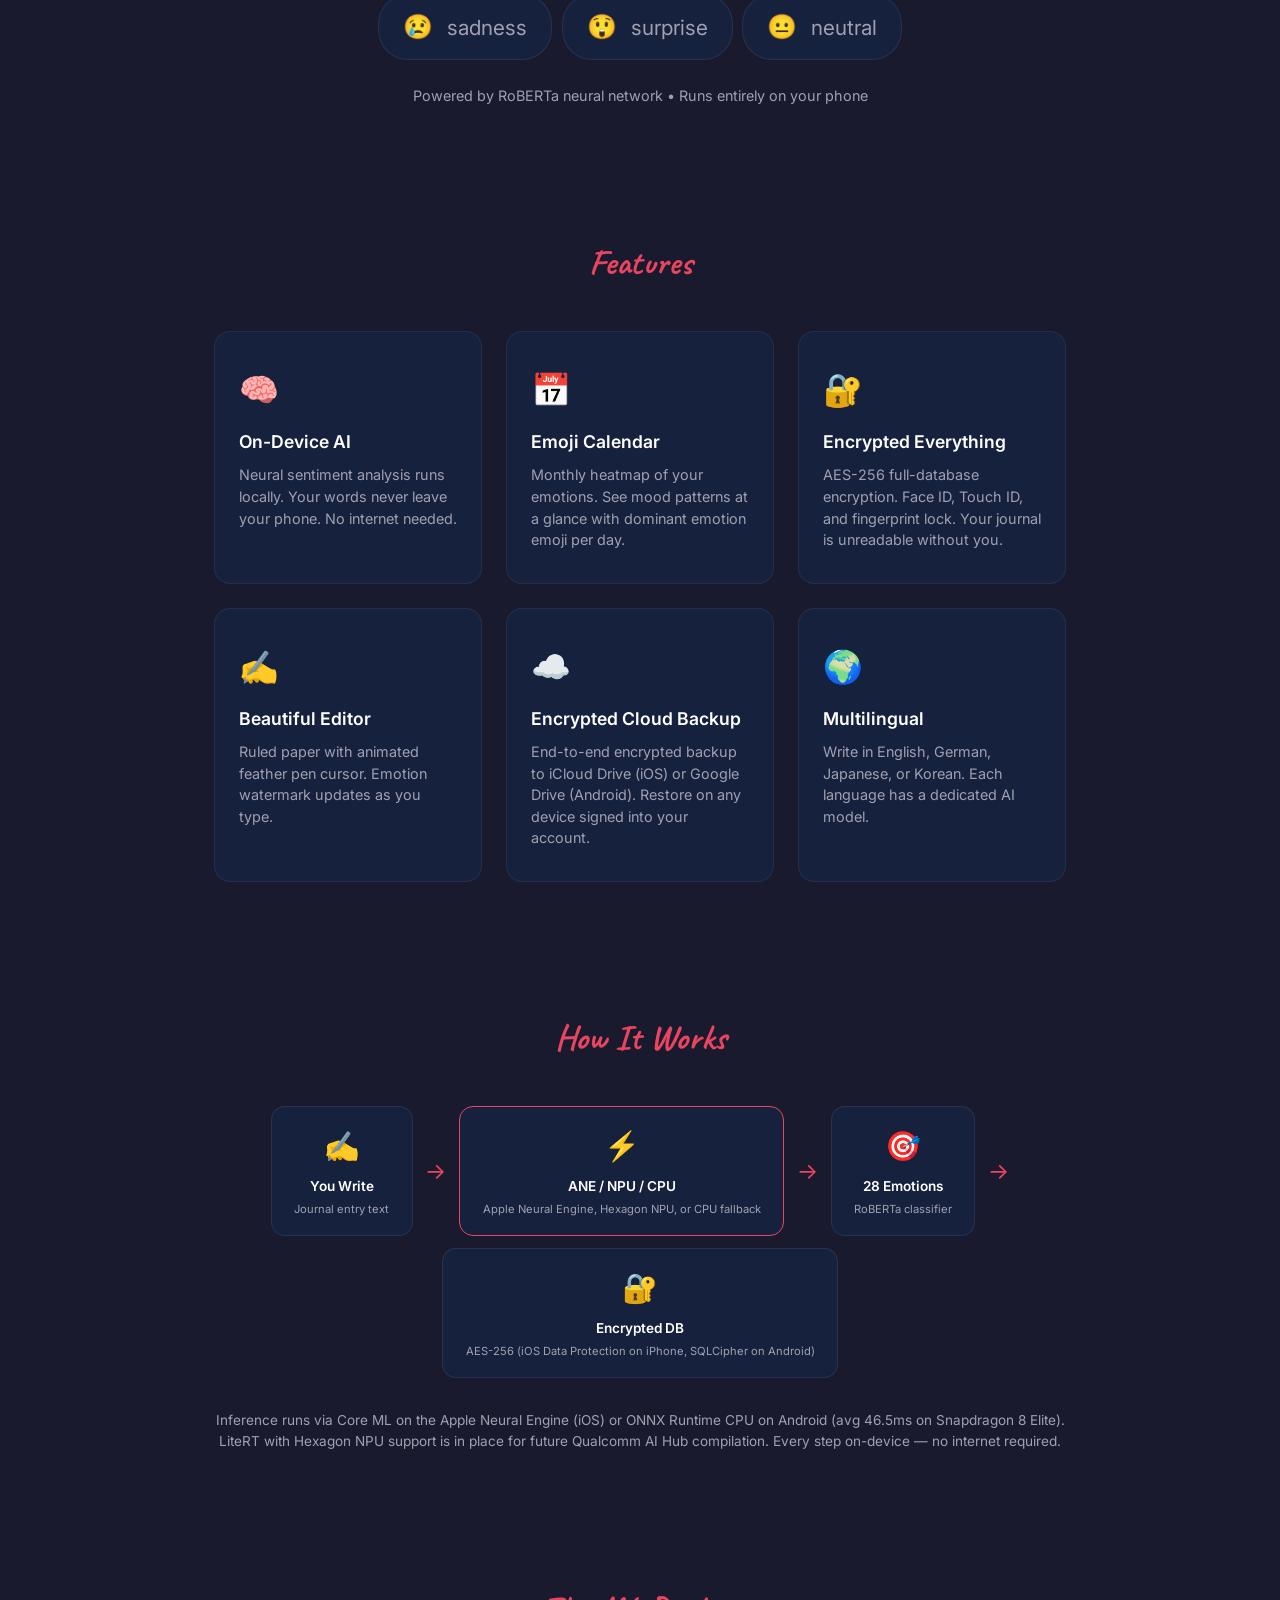
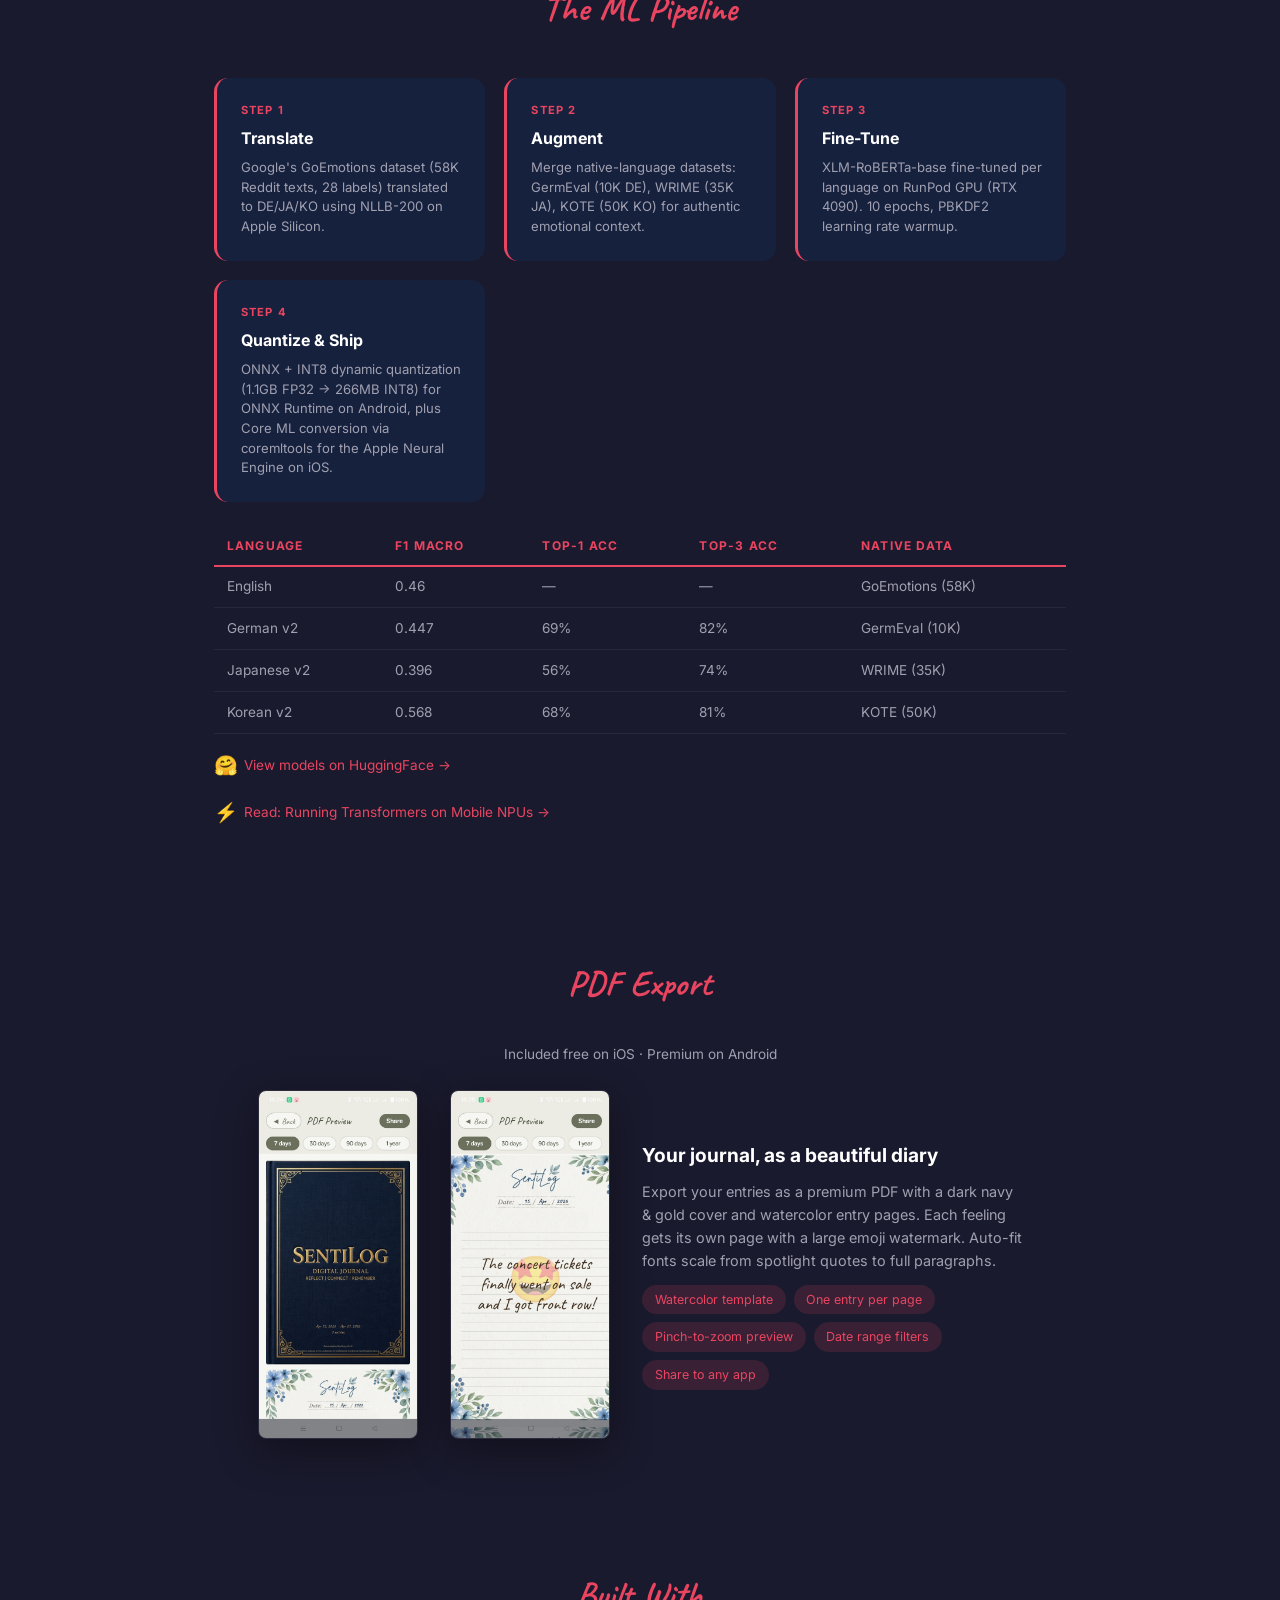
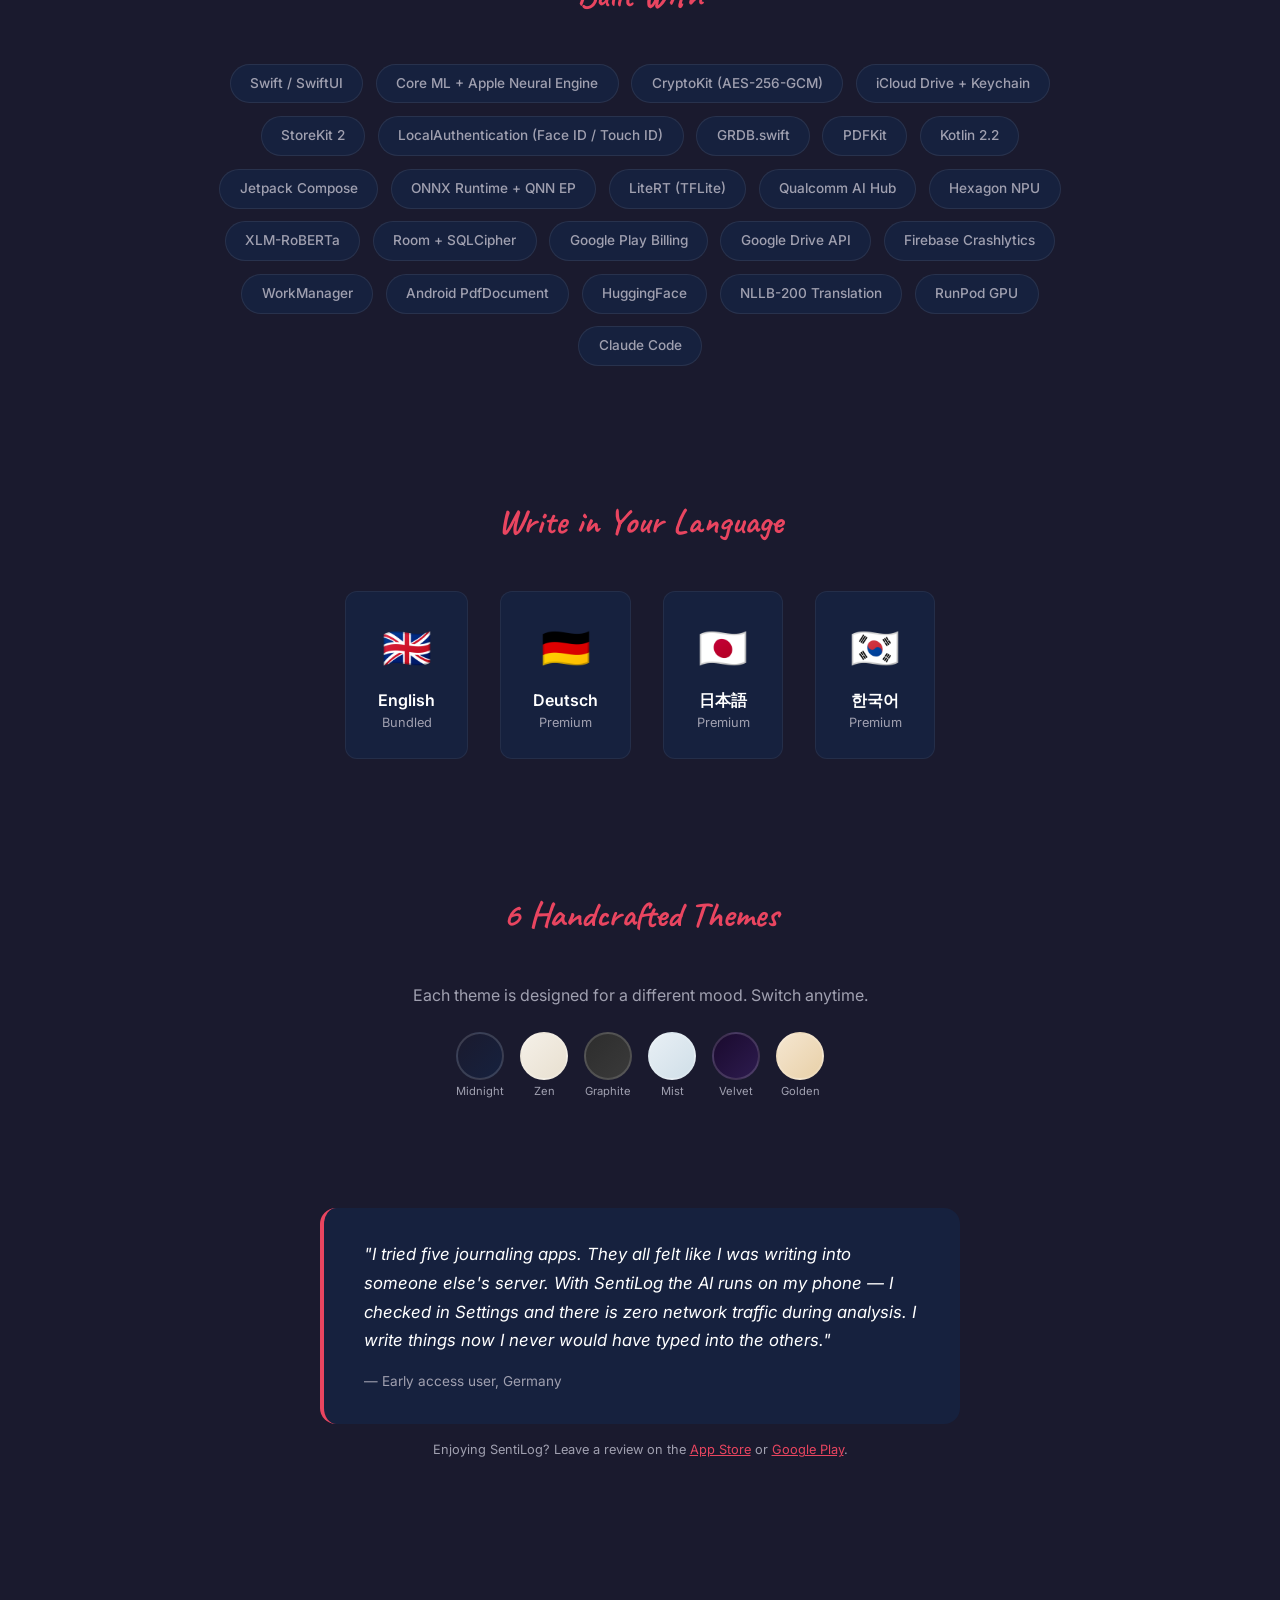
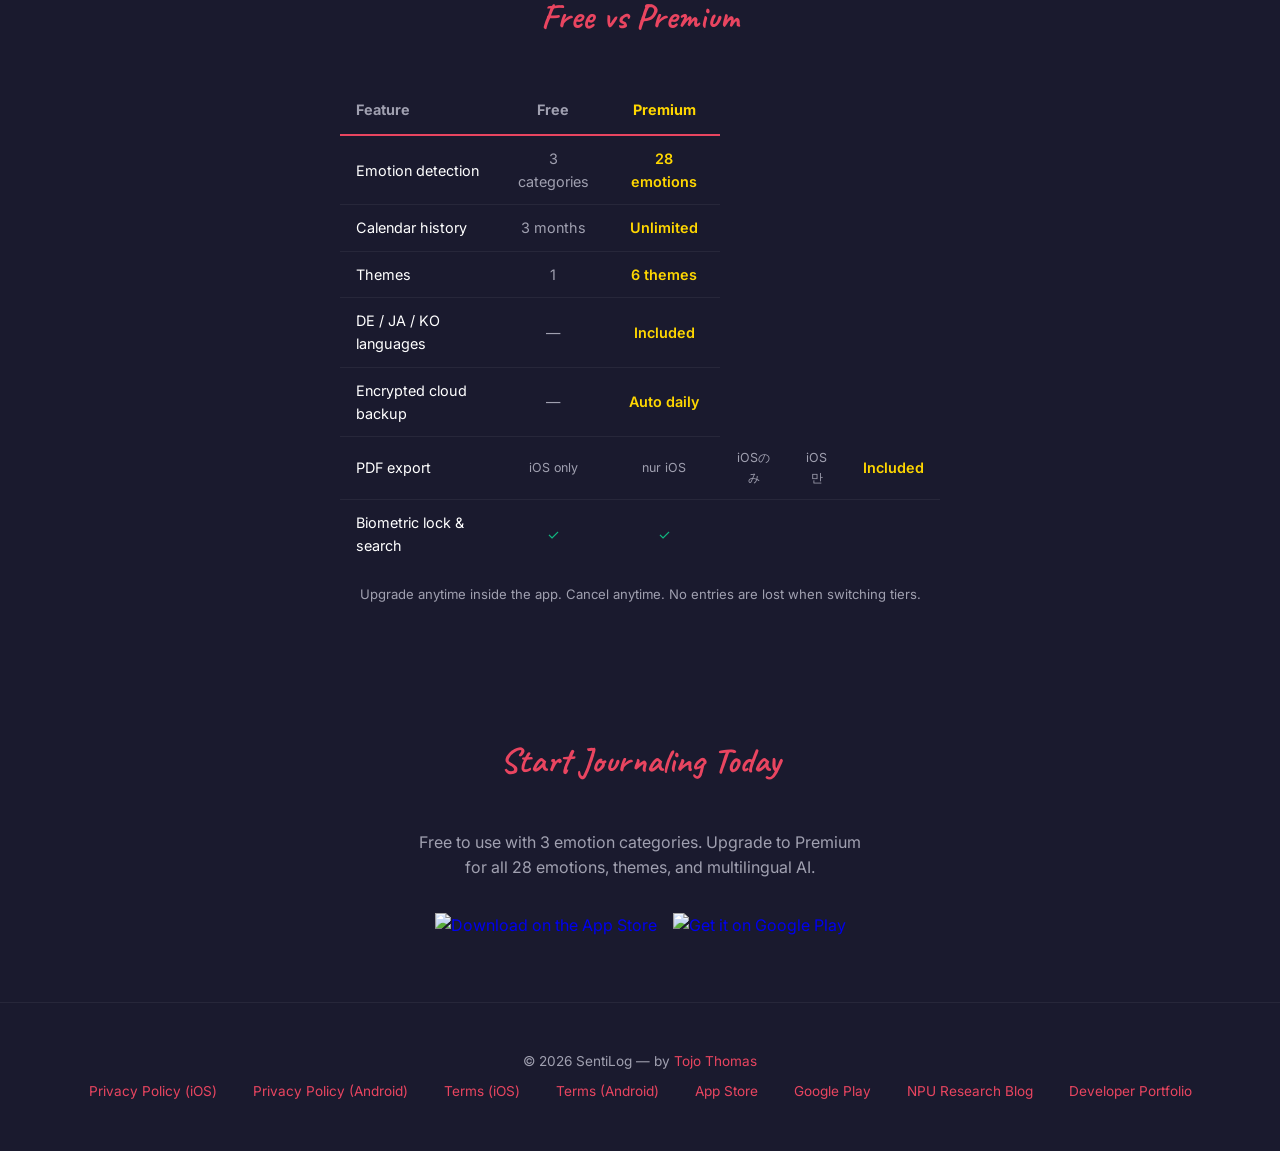
==== commit 0c147a2c: "Fix Free vs Premium table layout + match App Store / Google Play badge sizes Two unrelated fixes bun" ====
--- a/SentiLog/index.html
+++ b/SentiLog/index.html
@@ -161,6 +161,7 @@
         a.cta[data-lang].active { display: inline-block !important; }
         div.features[data-lang].active { display: grid !important; }
         div.emotion-grid[data-lang].active { display: flex !important; }
+        td[data-lang].active, th[data-lang].active { display: table-cell !important; }
 
         @media (max-width: 600px) {
             .hero h1 { font-size: 2.5rem; }
@@ -197,10 +198,10 @@
     <div style="display:flex; gap:1rem; justify-content:center; flex-wrap:wrap; align-items:center;">
         <!-- TODO: After App Store approval, replace #ios-coming-soon with https://apps.apple.com/app/idXXXXXXXXX (find your numeric Apple ID in App Store Connect → My Apps → SentiLog → App Information) -->
         <a href="#ios-coming-soon" class="cta" aria-label="Download SentiLog on the App Store (iOS — coming soon)">
-            <img src="https://tools.applemediaservices.com/api/badges/download-on-the-app-store/black/en-us?releaseDate=1738368000" alt="Download on the App Store" style="height:72px">
+            <img src="https://tools.applemediaservices.com/api/badges/download-on-the-app-store/black/en-us" alt="Download on the App Store" style="height:72px">
         </a>
         <a href="https://play.google.com/store/apps/details?id=com.sentilog.app" class="cta">
-            <img src="https://play.google.com/intl/en_us/badges/static/images/badges/en_badge_web_generic.png" alt="Get it on Google Play" style="height:72px">
+            <img src="https://play.google.com/intl/en_us/badges/static/images/badges/en_badge_web_generic.png" alt="Get it on Google Play" style="height:84px">
         </a>
     </div>
     <div class="badge" data-lang="en">iOS &amp; Android &bull; Free with Premium</div>
@@ -299,10 +300,10 @@
     <div style="display:flex; gap:1rem; justify-content:center; flex-wrap:wrap; align-items:center;">
         <!-- TODO: Same App Store URL placeholder as in hero — update post-approval -->
         <a href="#ios-coming-soon" class="cta" aria-label="Download SentiLog on the App Store">
-            <img src="https://tools.applemediaservices.com/api/badges/download-on-the-app-store/black/en-us?releaseDate=1738368000" alt="Download on the App Store" style="height:72px">
+            <img src="https://tools.applemediaservices.com/api/badges/download-on-the-app-store/black/en-us" alt="Download on the App Store" style="height:72px">
         </a>
         <a href="https://play.google.com/store/apps/details?id=com.sentilog.app" class="cta">
-            <img src="https://play.google.com/intl/en_us/badges/static/images/badges/en_badge_web_generic.png" alt="Get it on Google Play" style="height:72px">
+            <img src="https://play.google.com/intl/en_us/badges/static/images/badges/en_badge_web_generic.png" alt="Get it on Google Play" style="height:84px">
         </a>
     </div>
     <p style="color:var(--text-secondary); font-size:0.85rem; margin-top:0.75rem;" data-lang="en">Free to download. No account required. Your data never leaves your phone.</p>
@@ -806,10 +807,10 @@
     <div style="display:flex; gap:1rem; justify-content:center; flex-wrap:wrap; align-items:center;">
         <!-- TODO: Update href after App Store approval -->
         <a href="#ios-coming-soon" class="cta-bottom" aria-label="Download SentiLog on the App Store">
-            <img src="https://tools.applemediaservices.com/api/badges/download-on-the-app-store/black/en-us?releaseDate=1738368000" alt="Download on the App Store" style="height:60px">
+            <img src="https://tools.applemediaservices.com/api/badges/download-on-the-app-store/black/en-us" alt="Download on the App Store" style="height:60px">
         </a>
         <a href="https://play.google.com/store/apps/details?id=com.sentilog.app" class="cta-bottom">
-            <img src="https://play.google.com/intl/en_us/badges/static/images/badges/en_badge_web_generic.png" alt="Get it on Google Play" style="height:60px">
+            <img src="https://play.google.com/intl/en_us/badges/static/images/badges/en_badge_web_generic.png" alt="Get it on Google Play" style="height:70px">
         </a>
     </div>
 </section>
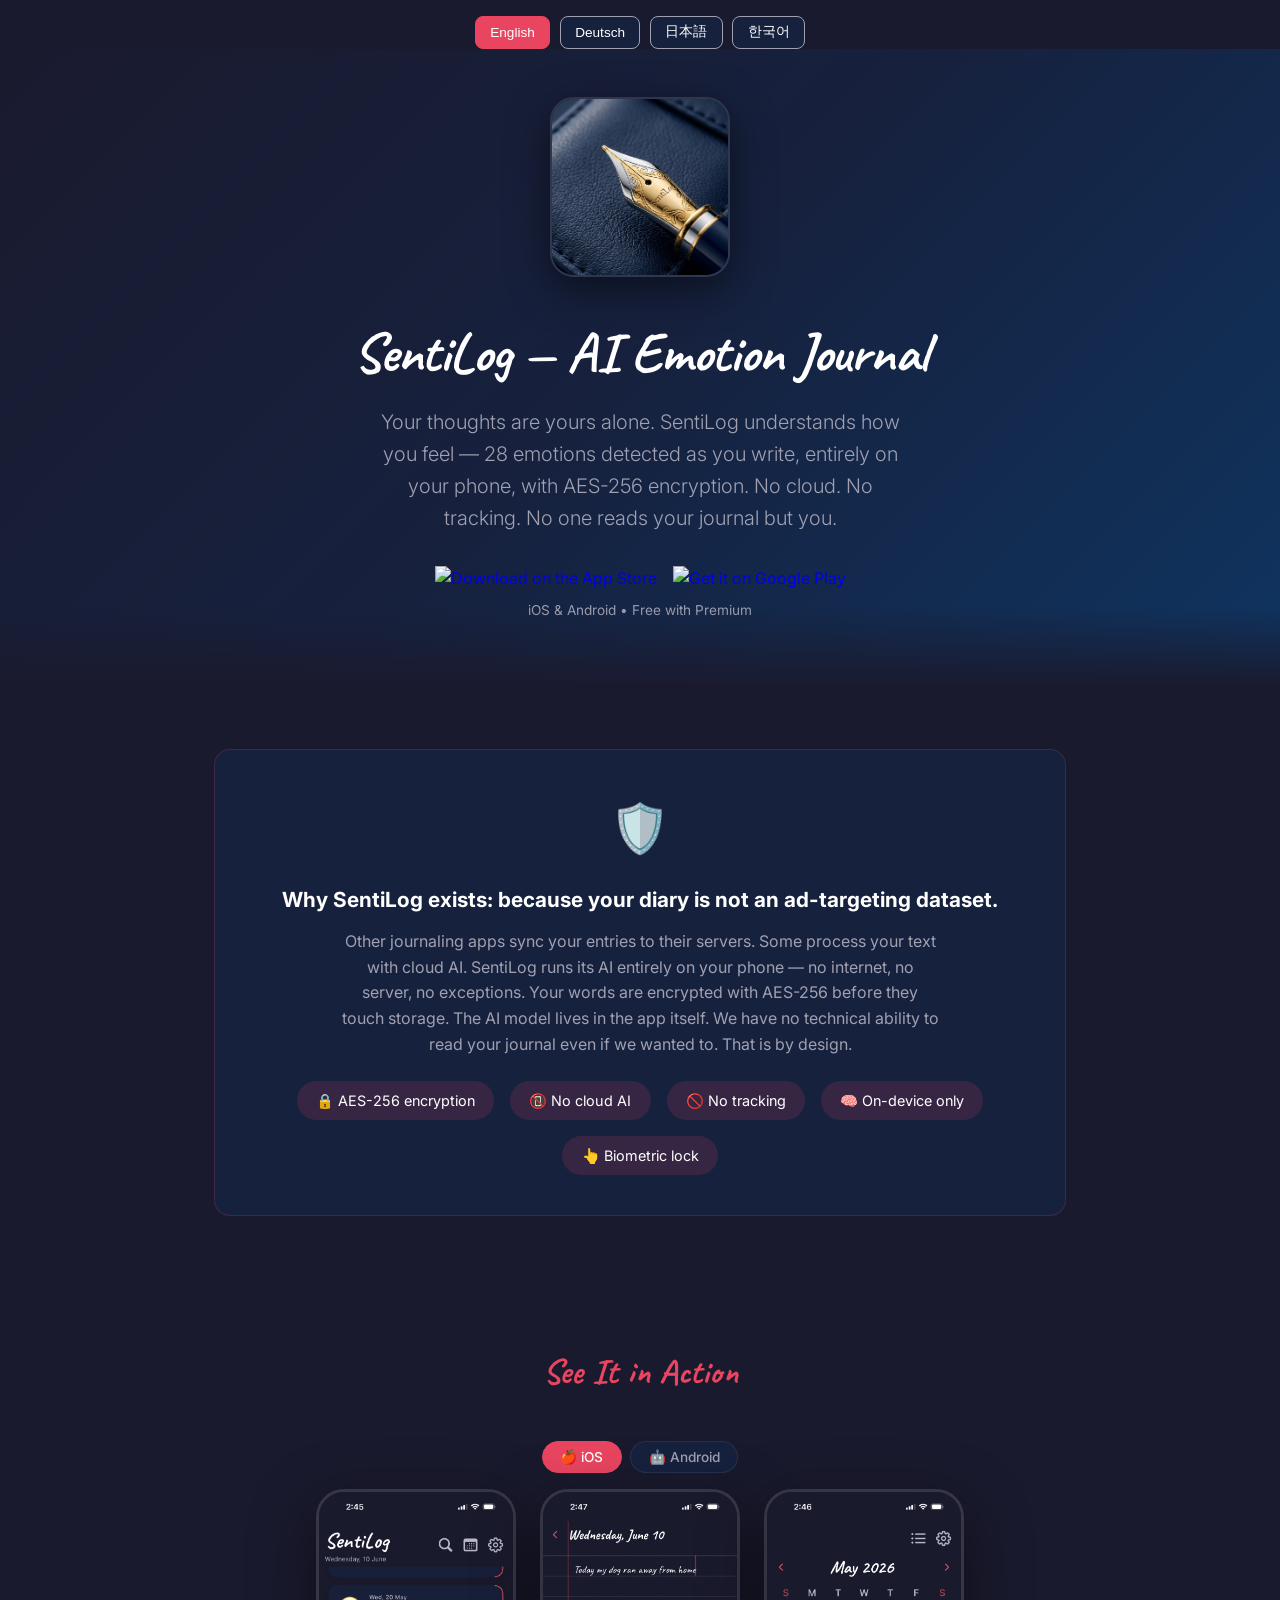
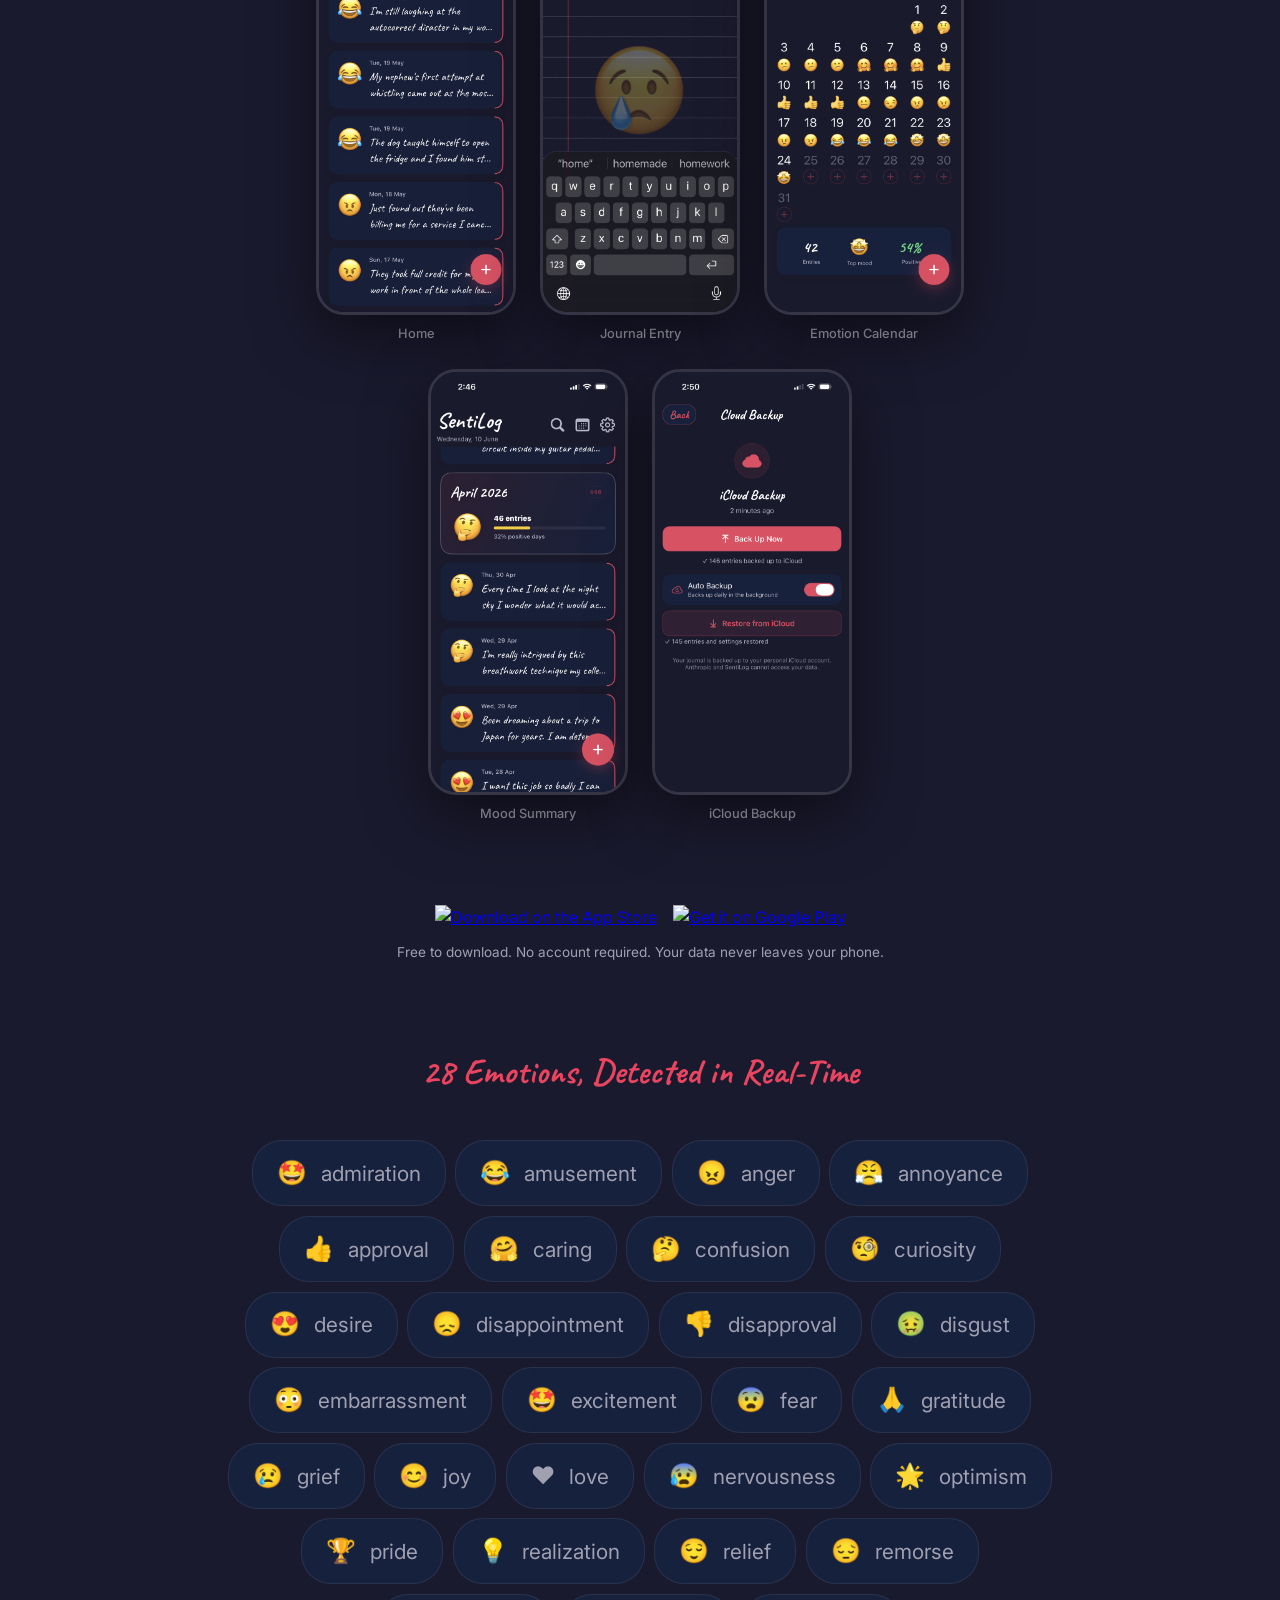
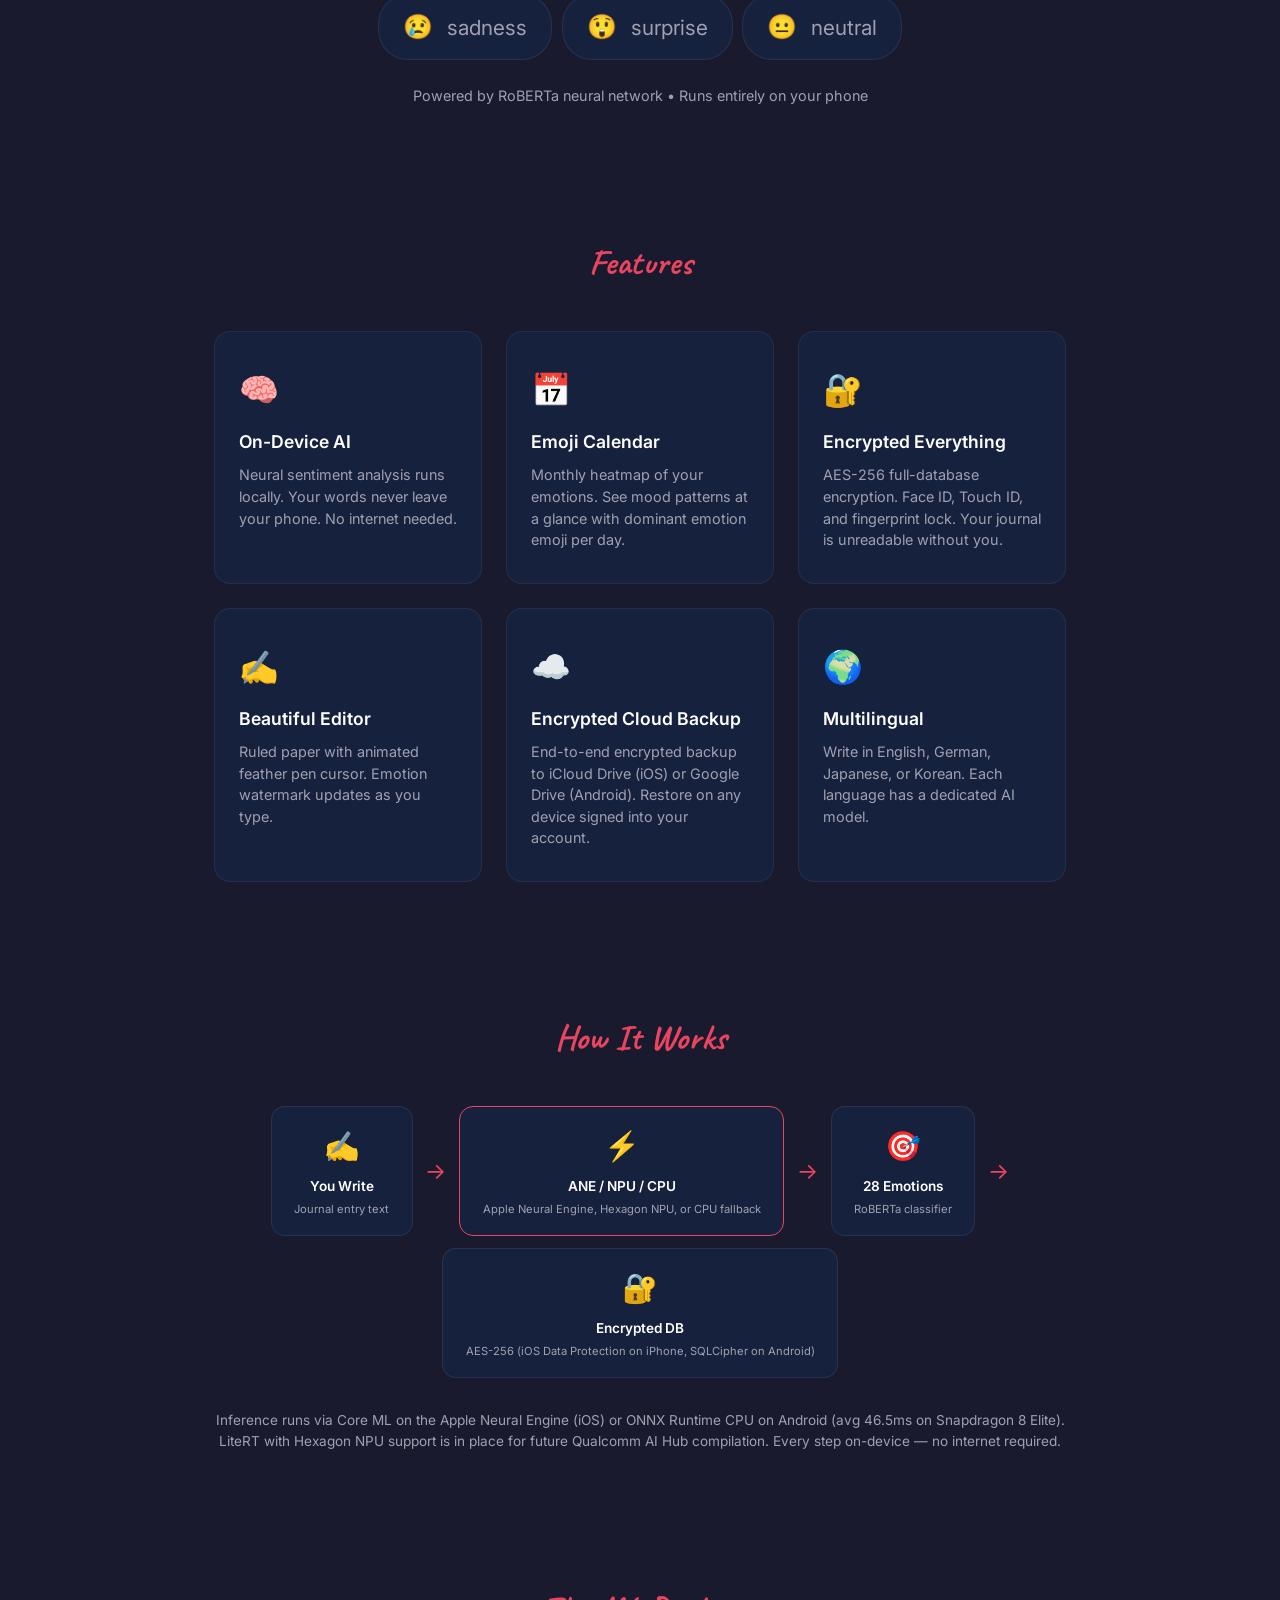
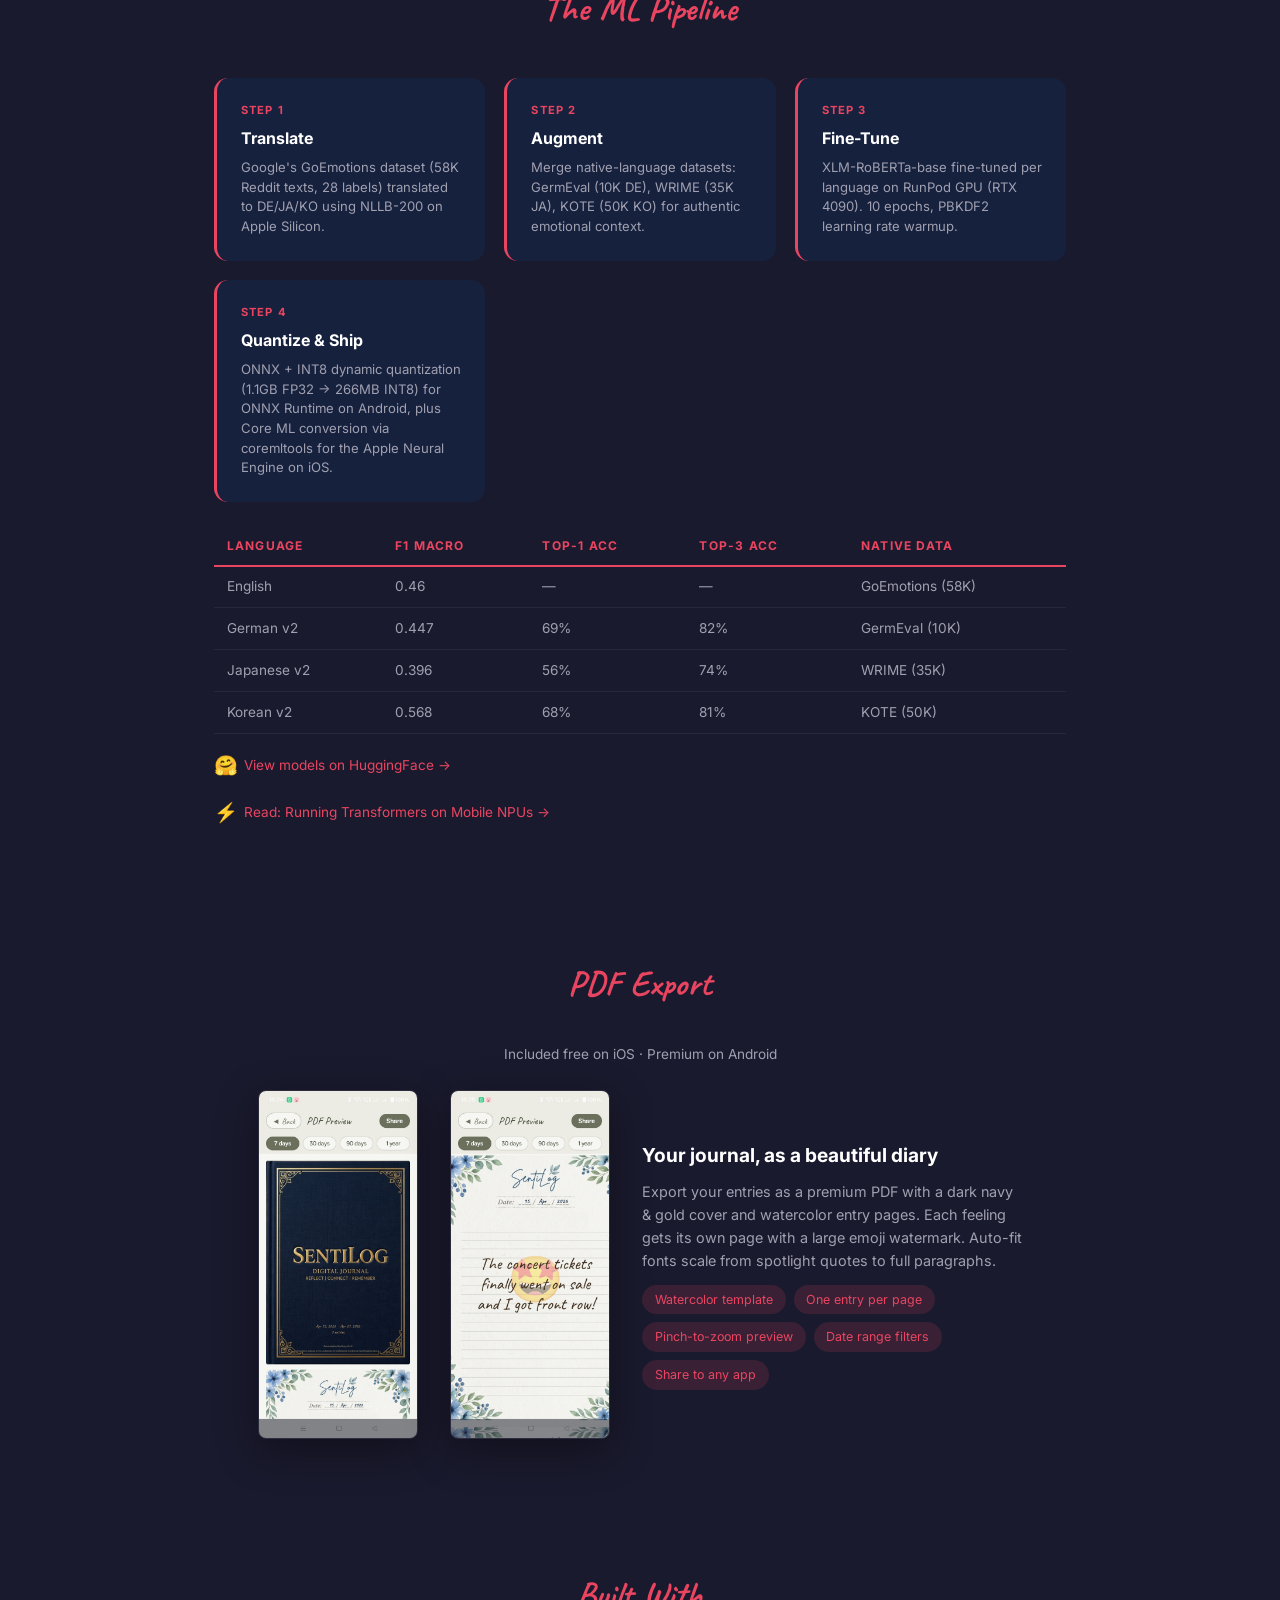
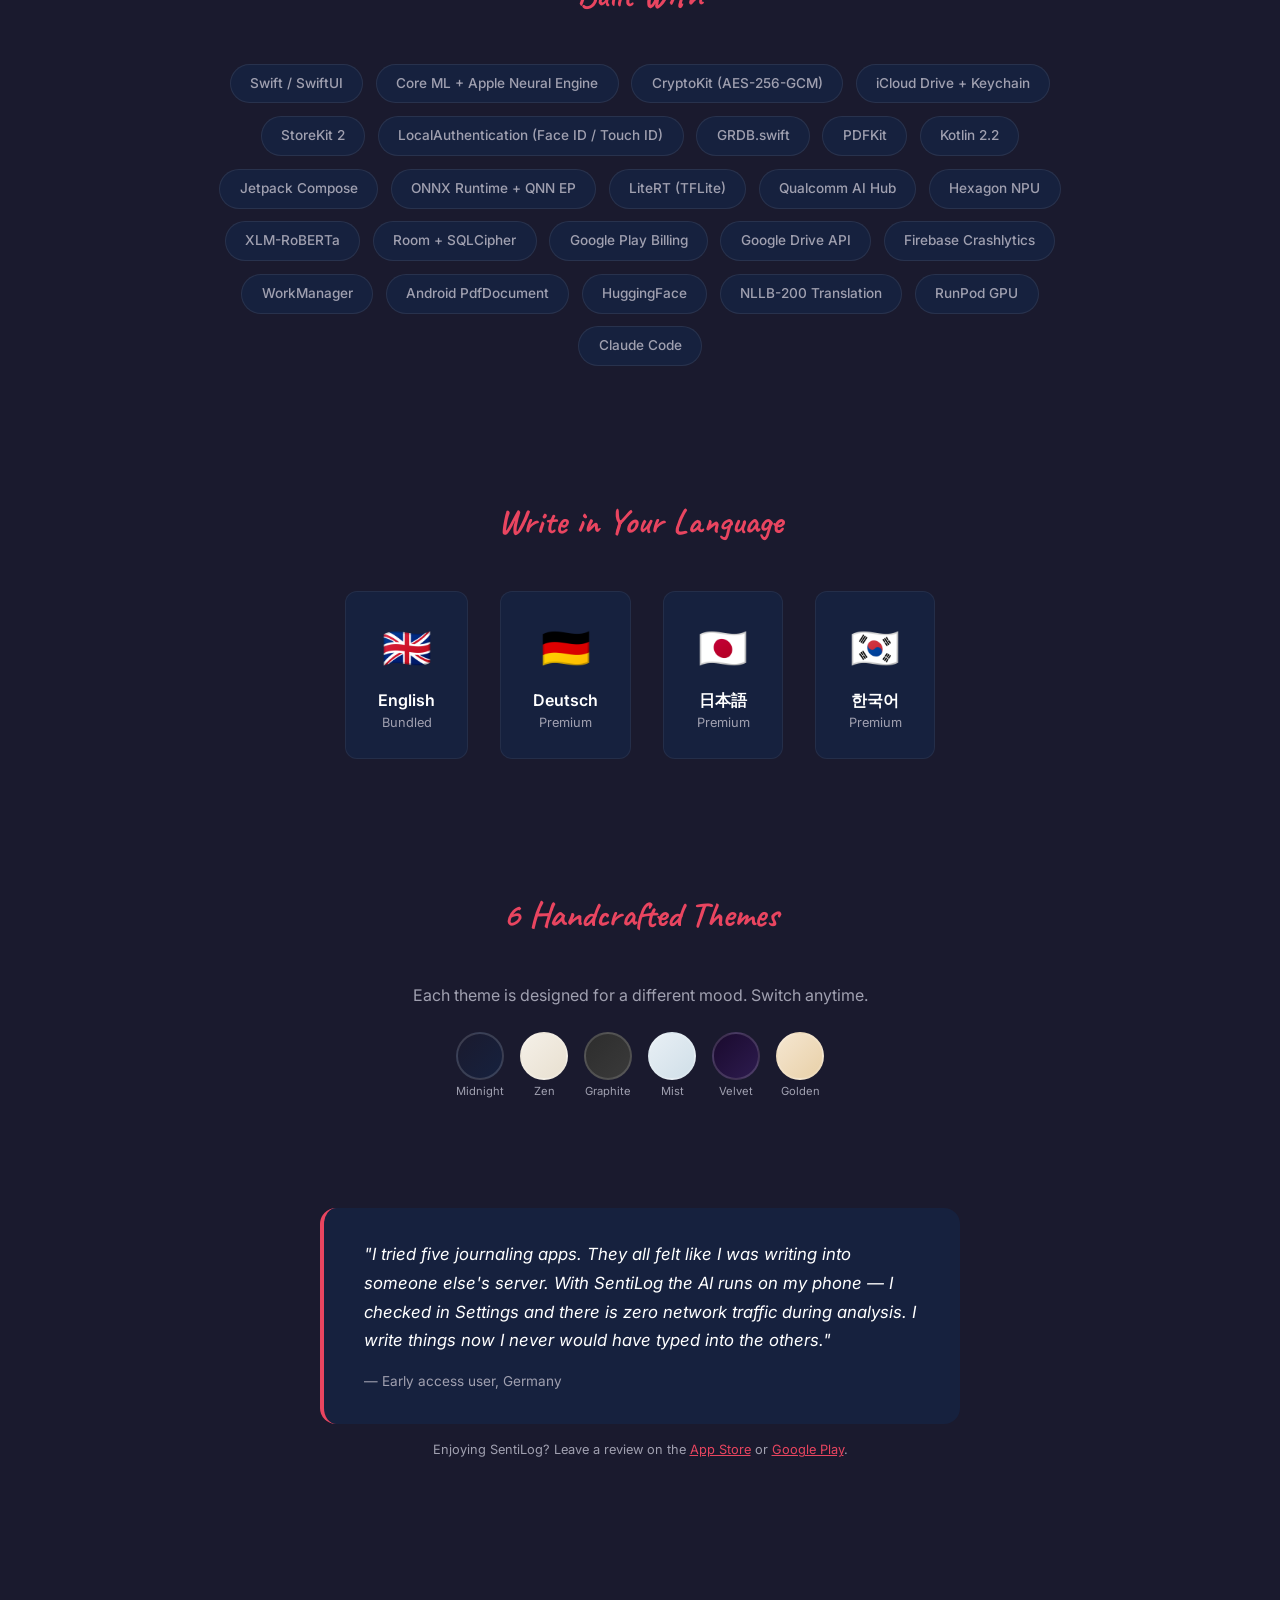
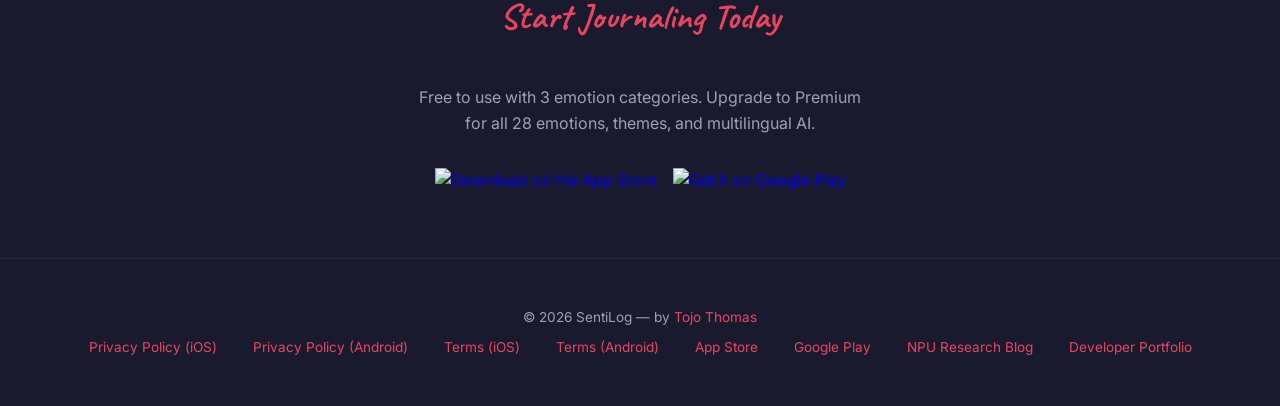
==== commit b79efc94: "Remove Free vs Premium comparison table The table's data-lang-driven multi-language pattern interact" ====
--- a/SentiLog/index.html
+++ b/SentiLog/index.html
@@ -684,114 +684,6 @@
     </div>
 </section>
 
-<!-- Free vs Premium Comparison -->
-<section>
-    <h2 data-lang="en">Free vs Premium</h2>
-    <h2 data-lang="de">Kostenlos vs. Premium</h2>
-    <h2 data-lang="ja">無料 vs プレミアム</h2>
-    <h2 data-lang="ko">무료 vs 프리미엄</h2>
-    <div style="overflow-x:auto;">
-    <table style="width:100%; border-collapse:collapse; font-size:0.9rem; max-width:600px; margin:0 auto;">
-        <thead>
-            <tr>
-                <th style="text-align:left; padding:0.8rem 1rem; border-bottom:2px solid var(--accent); color:var(--text-secondary);" data-lang="en">Feature</th>
-                <th style="text-align:left; padding:0.8rem 1rem; border-bottom:2px solid var(--accent); color:var(--text-secondary);" data-lang="de">Funktion</th>
-                <th style="text-align:left; padding:0.8rem 1rem; border-bottom:2px solid var(--accent); color:var(--text-secondary);" data-lang="ja">機能</th>
-                <th style="text-align:left; padding:0.8rem 1rem; border-bottom:2px solid var(--accent); color:var(--text-secondary);" data-lang="ko">기능</th>
-                <th style="padding:0.8rem 1rem; border-bottom:2px solid var(--accent); color:var(--text-secondary); text-align:center;" data-lang="en">Free</th>
-                <th style="padding:0.8rem 1rem; border-bottom:2px solid var(--accent); color:var(--text-secondary); text-align:center;" data-lang="de">Kostenlos</th>
-                <th style="padding:0.8rem 1rem; border-bottom:2px solid var(--accent); color:var(--text-secondary); text-align:center;" data-lang="ja">無料</th>
-                <th style="padding:0.8rem 1rem; border-bottom:2px solid var(--accent); color:var(--text-secondary); text-align:center;" data-lang="ko">무료</th>
-                <th style="padding:0.8rem 1rem; border-bottom:2px solid var(--accent); color:#ffd700; text-align:center;">Premium</th>
-            </tr>
-        </thead>
-        <tbody>
-            <tr>
-                <td style="padding:0.7rem 1rem; border-bottom:1px solid rgba(255,255,255,0.06);" data-lang="en">Emotion detection</td>
-                <td style="padding:0.7rem 1rem; border-bottom:1px solid rgba(255,255,255,0.06);" data-lang="de">Emotionserkennung</td>
-                <td style="padding:0.7rem 1rem; border-bottom:1px solid rgba(255,255,255,0.06);" data-lang="ja">感情検出</td>
-                <td style="padding:0.7rem 1rem; border-bottom:1px solid rgba(255,255,255,0.06);" data-lang="ko">감정 감지</td>
-                <td style="padding:0.7rem 1rem; border-bottom:1px solid rgba(255,255,255,0.06); text-align:center; color:var(--text-secondary);" data-lang="en">3 categories</td>
-                <td style="padding:0.7rem 1rem; border-bottom:1px solid rgba(255,255,255,0.06); text-align:center; color:var(--text-secondary);" data-lang="de">3 Kategorien</td>
-                <td style="padding:0.7rem 1rem; border-bottom:1px solid rgba(255,255,255,0.06); text-align:center; color:var(--text-secondary);" data-lang="ja">3カテゴリ</td>
-                <td style="padding:0.7rem 1rem; border-bottom:1px solid rgba(255,255,255,0.06); text-align:center; color:var(--text-secondary);" data-lang="ko">3가지 카테고리</td>
-                <td style="padding:0.7rem 1rem; border-bottom:1px solid rgba(255,255,255,0.06); text-align:center; color:#ffd700; font-weight:600;">28 emotions</td>
-            </tr>
-            <tr>
-                <td style="padding:0.7rem 1rem; border-bottom:1px solid rgba(255,255,255,0.06);" data-lang="en">Calendar history</td>
-                <td style="padding:0.7rem 1rem; border-bottom:1px solid rgba(255,255,255,0.06);" data-lang="de">Kalenderhistorie</td>
-                <td style="padding:0.7rem 1rem; border-bottom:1px solid rgba(255,255,255,0.06);" data-lang="ja">カレンダー履歴</td>
-                <td style="padding:0.7rem 1rem; border-bottom:1px solid rgba(255,255,255,0.06);" data-lang="ko">캘린더 기록</td>
-                <td style="padding:0.7rem 1rem; border-bottom:1px solid rgba(255,255,255,0.06); text-align:center; color:var(--text-secondary);" data-lang="en">3 months</td>
-                <td style="padding:0.7rem 1rem; border-bottom:1px solid rgba(255,255,255,0.06); text-align:center; color:var(--text-secondary);" data-lang="de">3 Monate</td>
-                <td style="padding:0.7rem 1rem; border-bottom:1px solid rgba(255,255,255,0.06); text-align:center; color:var(--text-secondary);" data-lang="ja">3ヶ月</td>
-                <td style="padding:0.7rem 1rem; border-bottom:1px solid rgba(255,255,255,0.06); text-align:center; color:var(--text-secondary);" data-lang="ko">3개월</td>
-                <td style="padding:0.7rem 1rem; border-bottom:1px solid rgba(255,255,255,0.06); text-align:center; color:#ffd700; font-weight:600;">Unlimited</td>
-            </tr>
-            <tr>
-                <td style="padding:0.7rem 1rem; border-bottom:1px solid rgba(255,255,255,0.06);" data-lang="en">Themes</td>
-                <td style="padding:0.7rem 1rem; border-bottom:1px solid rgba(255,255,255,0.06);" data-lang="de">Themes</td>
-                <td style="padding:0.7rem 1rem; border-bottom:1px solid rgba(255,255,255,0.06);" data-lang="ja">テーマ</td>
-                <td style="padding:0.7rem 1rem; border-bottom:1px solid rgba(255,255,255,0.06);" data-lang="ko">테마</td>
-                <td style="padding:0.7rem 1rem; border-bottom:1px solid rgba(255,255,255,0.06); text-align:center; color:var(--text-secondary);" data-lang="en">1</td>
-                <td style="padding:0.7rem 1rem; border-bottom:1px solid rgba(255,255,255,0.06); text-align:center; color:var(--text-secondary);" data-lang="de">1</td>
-                <td style="padding:0.7rem 1rem; border-bottom:1px solid rgba(255,255,255,0.06); text-align:center; color:var(--text-secondary);" data-lang="ja">1</td>
-                <td style="padding:0.7rem 1rem; border-bottom:1px solid rgba(255,255,255,0.06); text-align:center; color:var(--text-secondary);" data-lang="ko">1</td>
-                <td style="padding:0.7rem 1rem; border-bottom:1px solid rgba(255,255,255,0.06); text-align:center; color:#ffd700; font-weight:600;">6 themes</td>
-            </tr>
-            <tr>
-                <td style="padding:0.7rem 1rem; border-bottom:1px solid rgba(255,255,255,0.06);" data-lang="en">DE / JA / KO languages</td>
-                <td style="padding:0.7rem 1rem; border-bottom:1px solid rgba(255,255,255,0.06);" data-lang="de">DE / JA / KO Sprachen</td>
-                <td style="padding:0.7rem 1rem; border-bottom:1px solid rgba(255,255,255,0.06);" data-lang="ja">DE / JA / KO 言語</td>
-                <td style="padding:0.7rem 1rem; border-bottom:1px solid rgba(255,255,255,0.06);" data-lang="ko">DE / JA / KO 언어</td>
-                <td style="padding:0.7rem 1rem; border-bottom:1px solid rgba(255,255,255,0.06); text-align:center; color:var(--text-secondary);" data-lang="en">—</td>
-                <td style="padding:0.7rem 1rem; border-bottom:1px solid rgba(255,255,255,0.06); text-align:center; color:var(--text-secondary);" data-lang="de">—</td>
-                <td style="padding:0.7rem 1rem; border-bottom:1px solid rgba(255,255,255,0.06); text-align:center; color:var(--text-secondary);" data-lang="ja">—</td>
-                <td style="padding:0.7rem 1rem; border-bottom:1px solid rgba(255,255,255,0.06); text-align:center; color:var(--text-secondary);" data-lang="ko">—</td>
-                <td style="padding:0.7rem 1rem; border-bottom:1px solid rgba(255,255,255,0.06); text-align:center; color:#ffd700; font-weight:600;">Included</td>
-            </tr>
-            <tr>
-                <td style="padding:0.7rem 1rem; border-bottom:1px solid rgba(255,255,255,0.06);" data-lang="en">Encrypted cloud backup</td>
-                <td style="padding:0.7rem 1rem; border-bottom:1px solid rgba(255,255,255,0.06);" data-lang="de">Verschlüsseltes Cloud-Backup</td>
-                <td style="padding:0.7rem 1rem; border-bottom:1px solid rgba(255,255,255,0.06);" data-lang="ja">暗号化クラウドバックアップ</td>
-                <td style="padding:0.7rem 1rem; border-bottom:1px solid rgba(255,255,255,0.06);" data-lang="ko">암호화 클라우드 백업</td>
-                <td style="padding:0.7rem 1rem; border-bottom:1px solid rgba(255,255,255,0.06); text-align:center; color:var(--text-secondary);" data-lang="en">—</td>
-                <td style="padding:0.7rem 1rem; border-bottom:1px solid rgba(255,255,255,0.06); text-align:center; color:var(--text-secondary);" data-lang="de">—</td>
-                <td style="padding:0.7rem 1rem; border-bottom:1px solid rgba(255,255,255,0.06); text-align:center; color:var(--text-secondary);" data-lang="ja">—</td>
-                <td style="padding:0.7rem 1rem; border-bottom:1px solid rgba(255,255,255,0.06); text-align:center; color:var(--text-secondary);" data-lang="ko">—</td>
-                <td style="padding:0.7rem 1rem; border-bottom:1px solid rgba(255,255,255,0.06); text-align:center; color:#ffd700; font-weight:600;">Auto daily</td>
-            </tr>
-            <tr>
-                <td style="padding:0.7rem 1rem; border-bottom:1px solid rgba(255,255,255,0.06);" data-lang="en">PDF export</td>
-                <td style="padding:0.7rem 1rem; border-bottom:1px solid rgba(255,255,255,0.06);" data-lang="de">PDF-Export</td>
-                <td style="padding:0.7rem 1rem; border-bottom:1px solid rgba(255,255,255,0.06);" data-lang="ja">PDFエクスポート</td>
-                <td style="padding:0.7rem 1rem; border-bottom:1px solid rgba(255,255,255,0.06);" data-lang="ko">PDF 내보내기</td>
-                <td style="padding:0.7rem 1rem; border-bottom:1px solid rgba(255,255,255,0.06); text-align:center; color:var(--text-secondary); font-size:0.78rem;">iOS only</td>
-                <td style="padding:0.7rem 1rem; border-bottom:1px solid rgba(255,255,255,0.06); text-align:center; color:var(--text-secondary); font-size:0.78rem;">nur iOS</td>
-                <td style="padding:0.7rem 1rem; border-bottom:1px solid rgba(255,255,255,0.06); text-align:center; color:var(--text-secondary); font-size:0.78rem;">iOSのみ</td>
-                <td style="padding:0.7rem 1rem; border-bottom:1px solid rgba(255,255,255,0.06); text-align:center; color:var(--text-secondary); font-size:0.78rem;">iOS만</td>
-                <td style="padding:0.7rem 1rem; border-bottom:1px solid rgba(255,255,255,0.06); text-align:center; color:#ffd700; font-weight:600;">Included</td>
-            </tr>
-            <tr>
-                <td style="padding:0.7rem 1rem;" data-lang="en">Biometric lock &amp; search</td>
-                <td style="padding:0.7rem 1rem;" data-lang="de">Biometrie &amp; Suche</td>
-                <td style="padding:0.7rem 1rem;" data-lang="ja">生体認証 &amp; 検索</td>
-                <td style="padding:0.7rem 1rem;" data-lang="ko">생체 인증 &amp; 검색</td>
-                <td style="padding:0.7rem 1rem; text-align:center; color:#10b981;" data-lang="en">✓</td>
-                <td style="padding:0.7rem 1rem; text-align:center; color:#10b981;" data-lang="de">✓</td>
-                <td style="padding:0.7rem 1rem; text-align:center; color:#10b981;" data-lang="ja">✓</td>
-                <td style="padding:0.7rem 1rem; text-align:center; color:#10b981;" data-lang="ko">✓</td>
-                <td style="padding:0.7rem 1rem; text-align:center; color:#10b981;">✓</td>
-            </tr>
-        </tbody>
-    </table>
-    </div>
-    <p style="text-align:center; color:var(--text-secondary); font-size:0.82rem; margin-top:1rem;" data-lang="en">Upgrade anytime inside the app. Cancel anytime. No entries are lost when switching tiers.</p>
-    <p style="text-align:center; color:var(--text-secondary); font-size:0.82rem; margin-top:1rem;" data-lang="de">Jederzeit in der App upgraden. Jederzeit kündigen. Beim Wechsel gehen keine Einträge verloren.</p>
-    <p style="text-align:center; color:var(--text-secondary); font-size:0.82rem; margin-top:1rem;" data-lang="ja">アプリ内でいつでもアップグレード。いつでもキャンセル可能。切り替え時にエントリは失われません。</p>
-    <p style="text-align:center; color:var(--text-secondary); font-size:0.82rem; margin-top:1rem;" data-lang="ko">앱 내에서 언제든지 업그레이드. 언제든지 취소 가능. 등급 변경 시 항목이 손실되지 않습니다.</p>
-</section>
-
 <!-- CTA -->
 <section style="text-align:center;">
     <h2 data-lang="en">Start Journaling Today</h2>
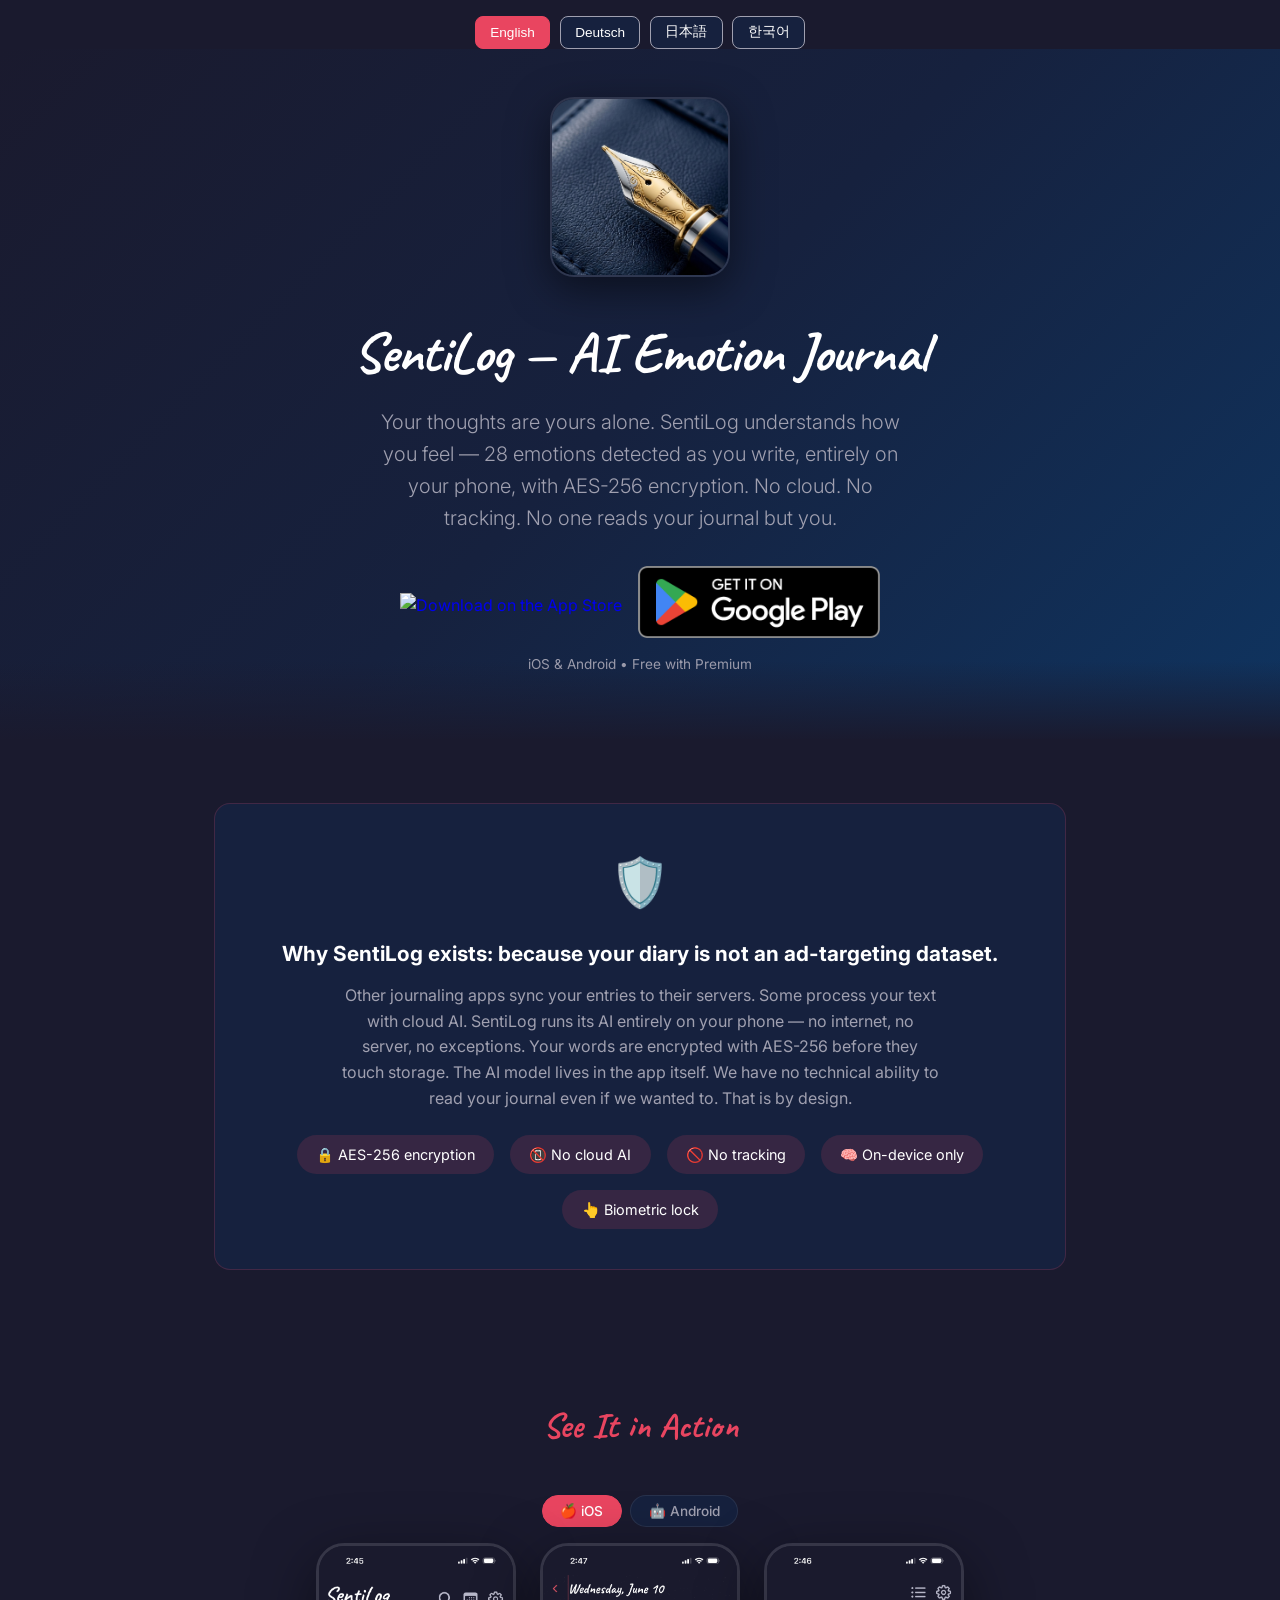
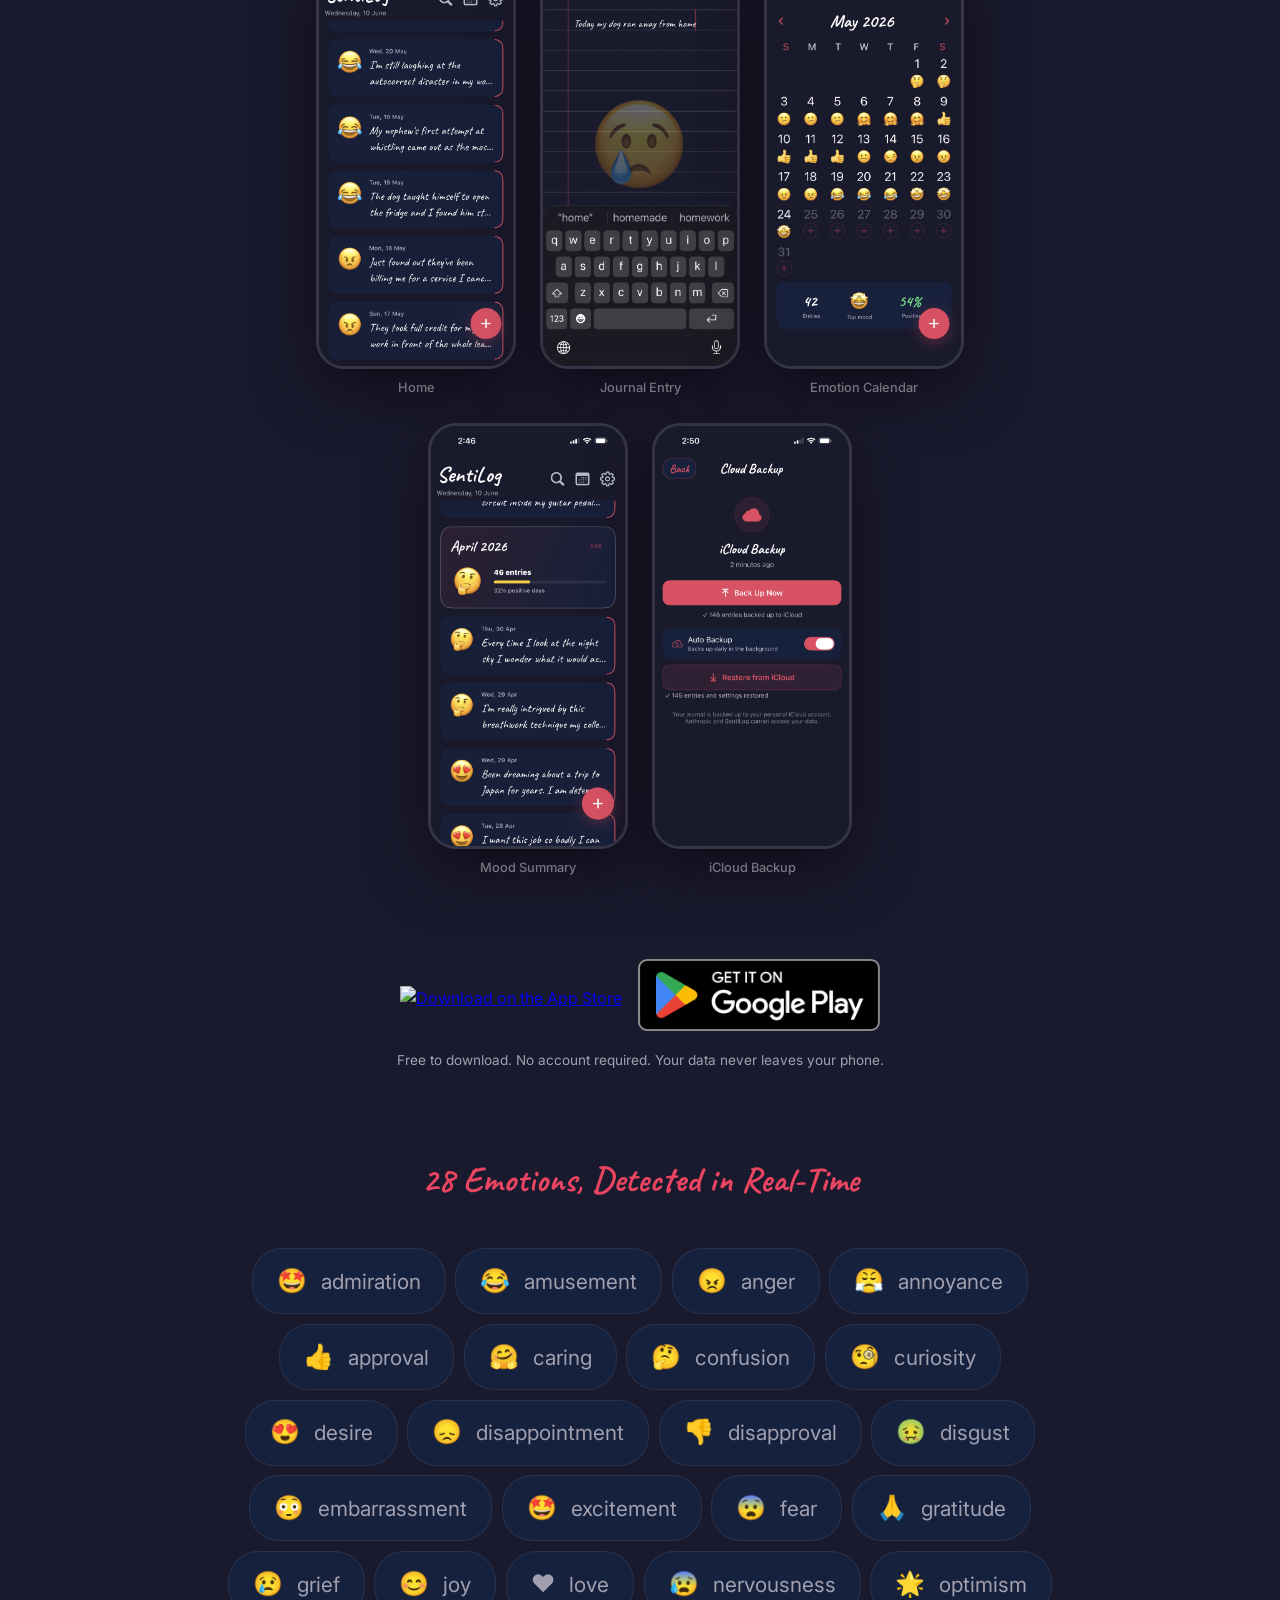
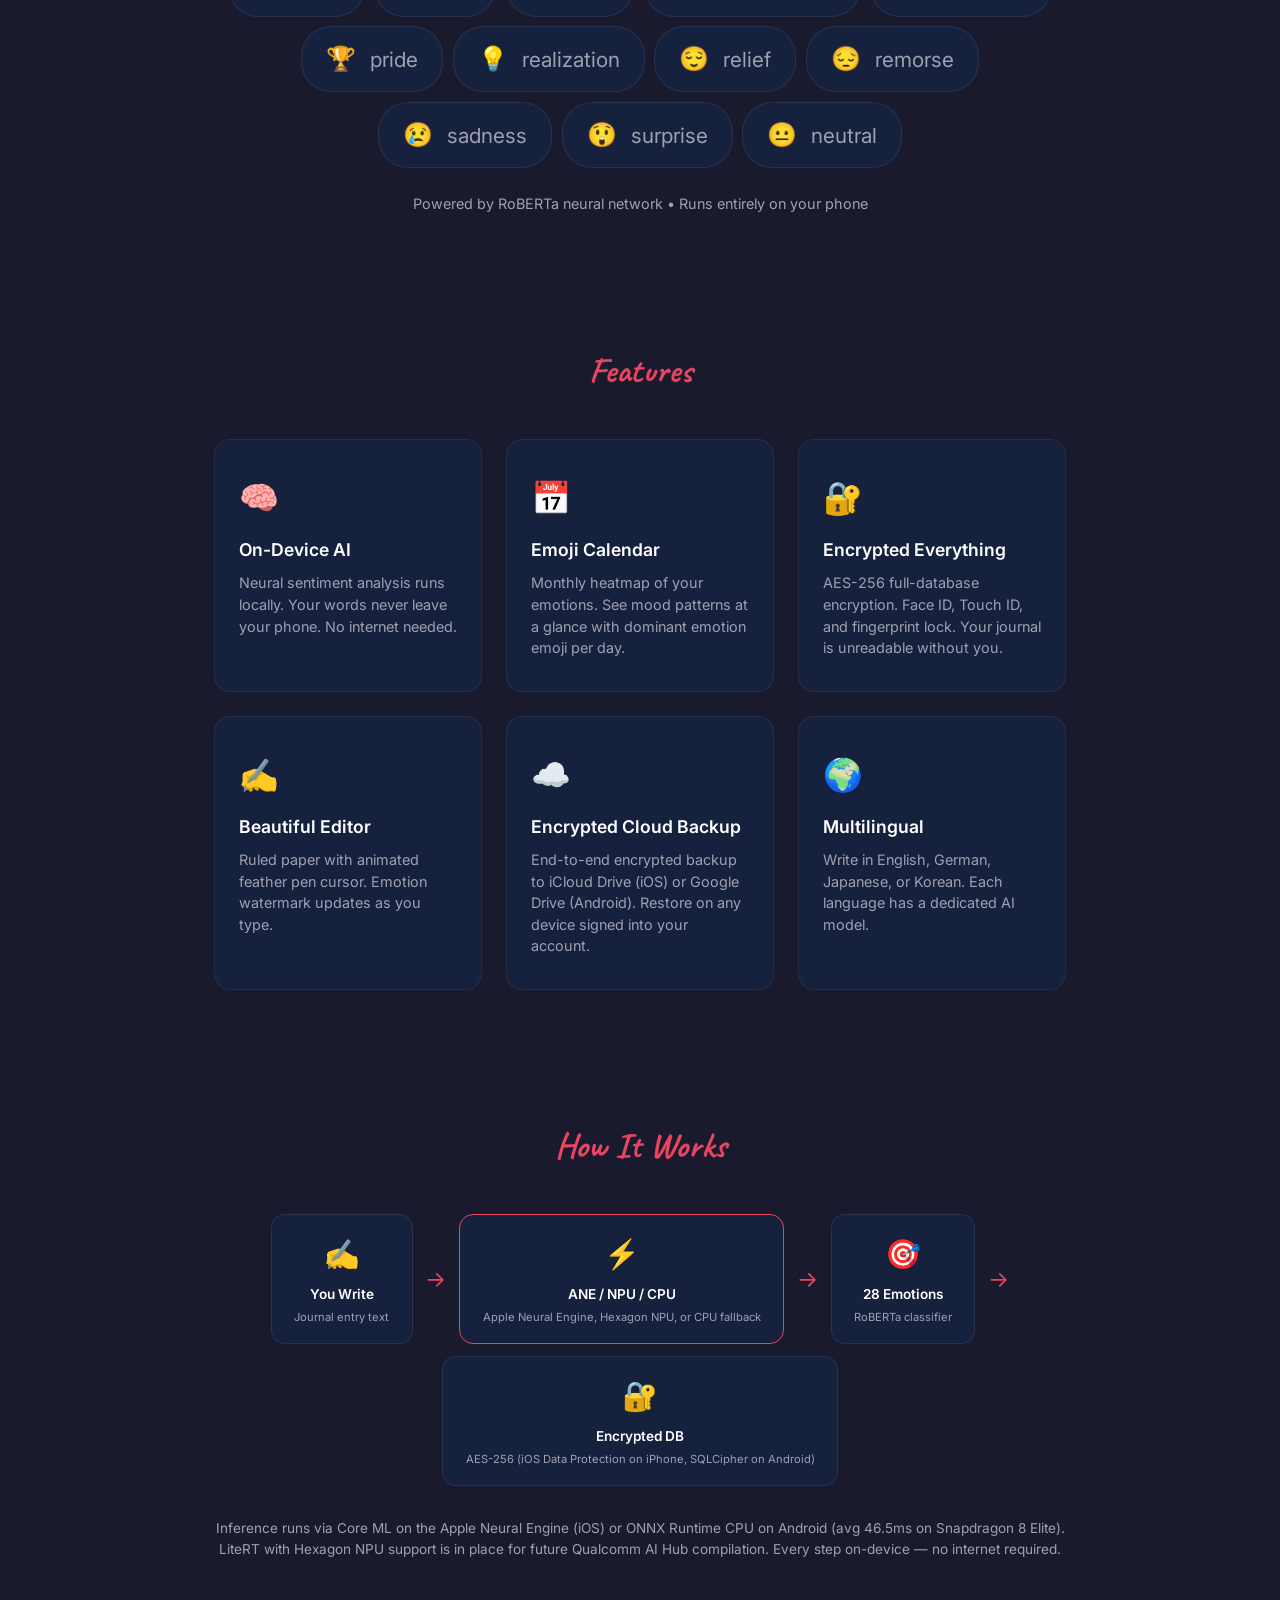
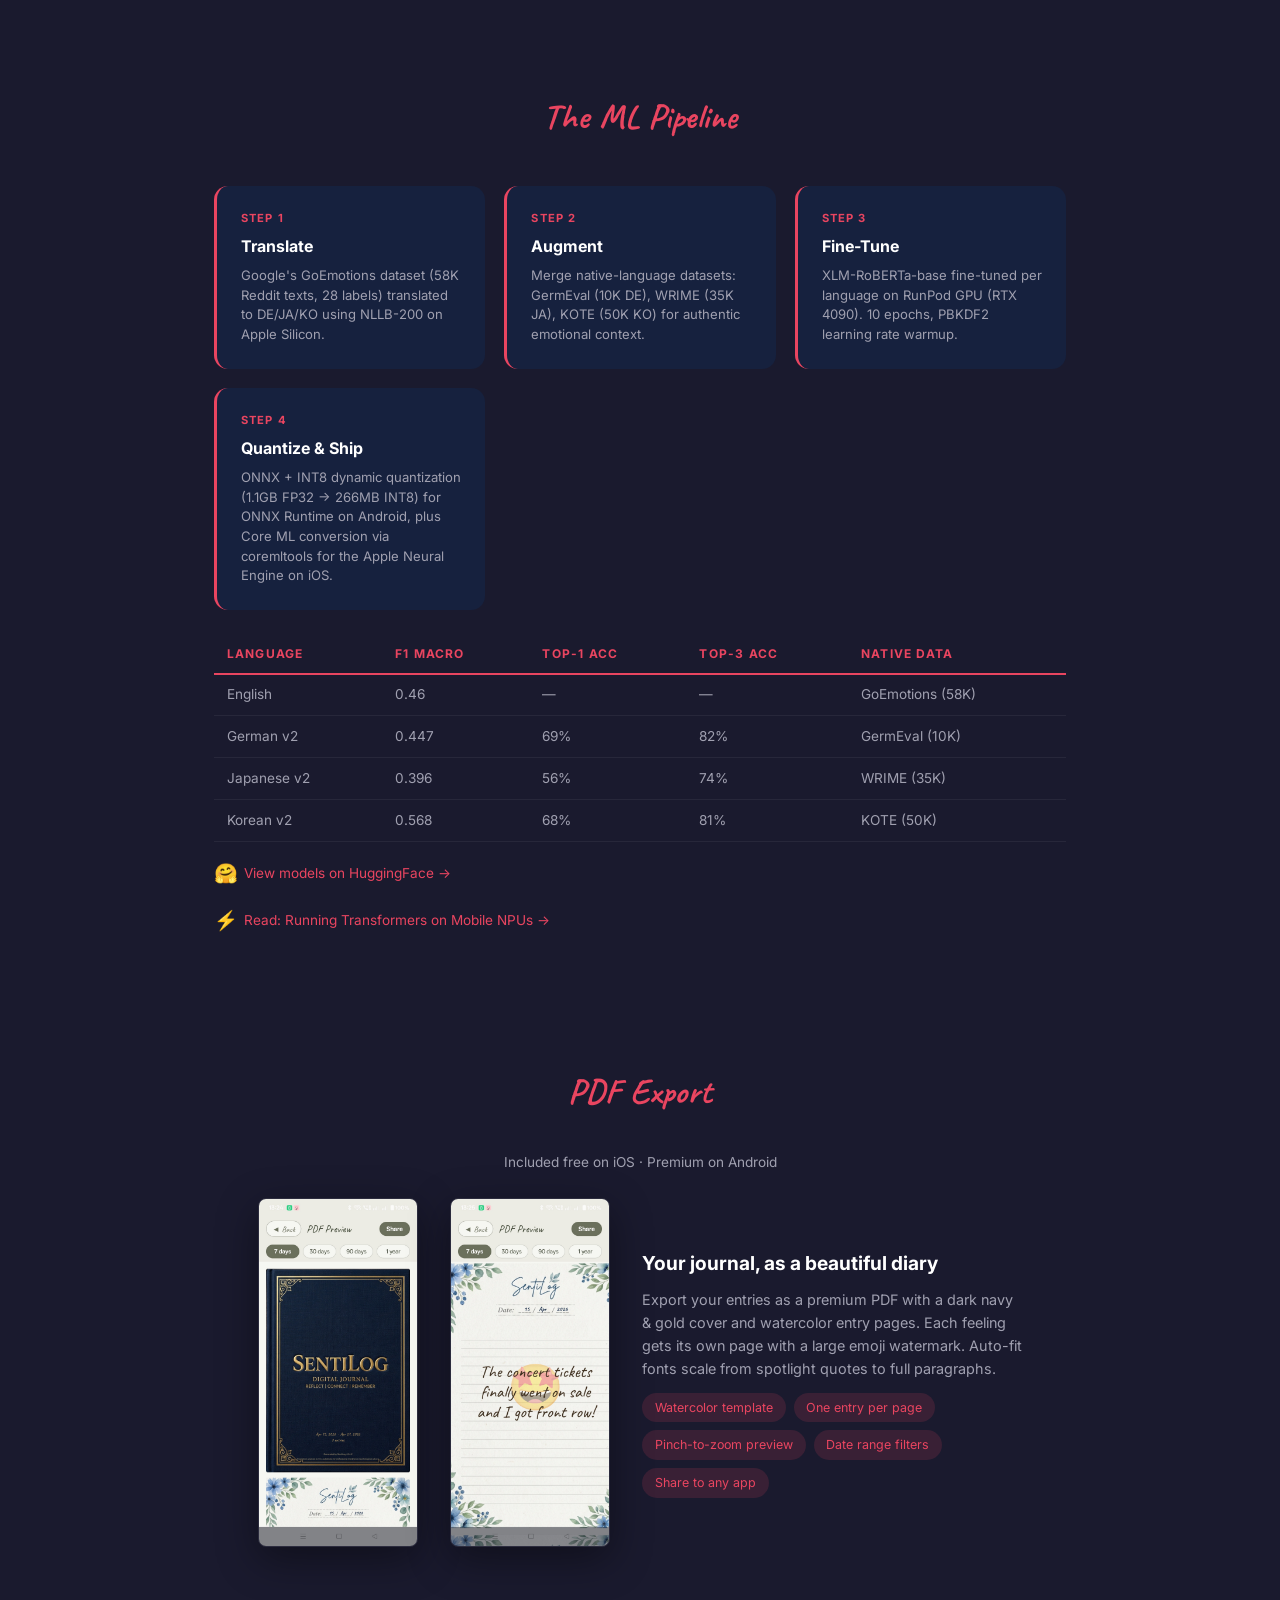
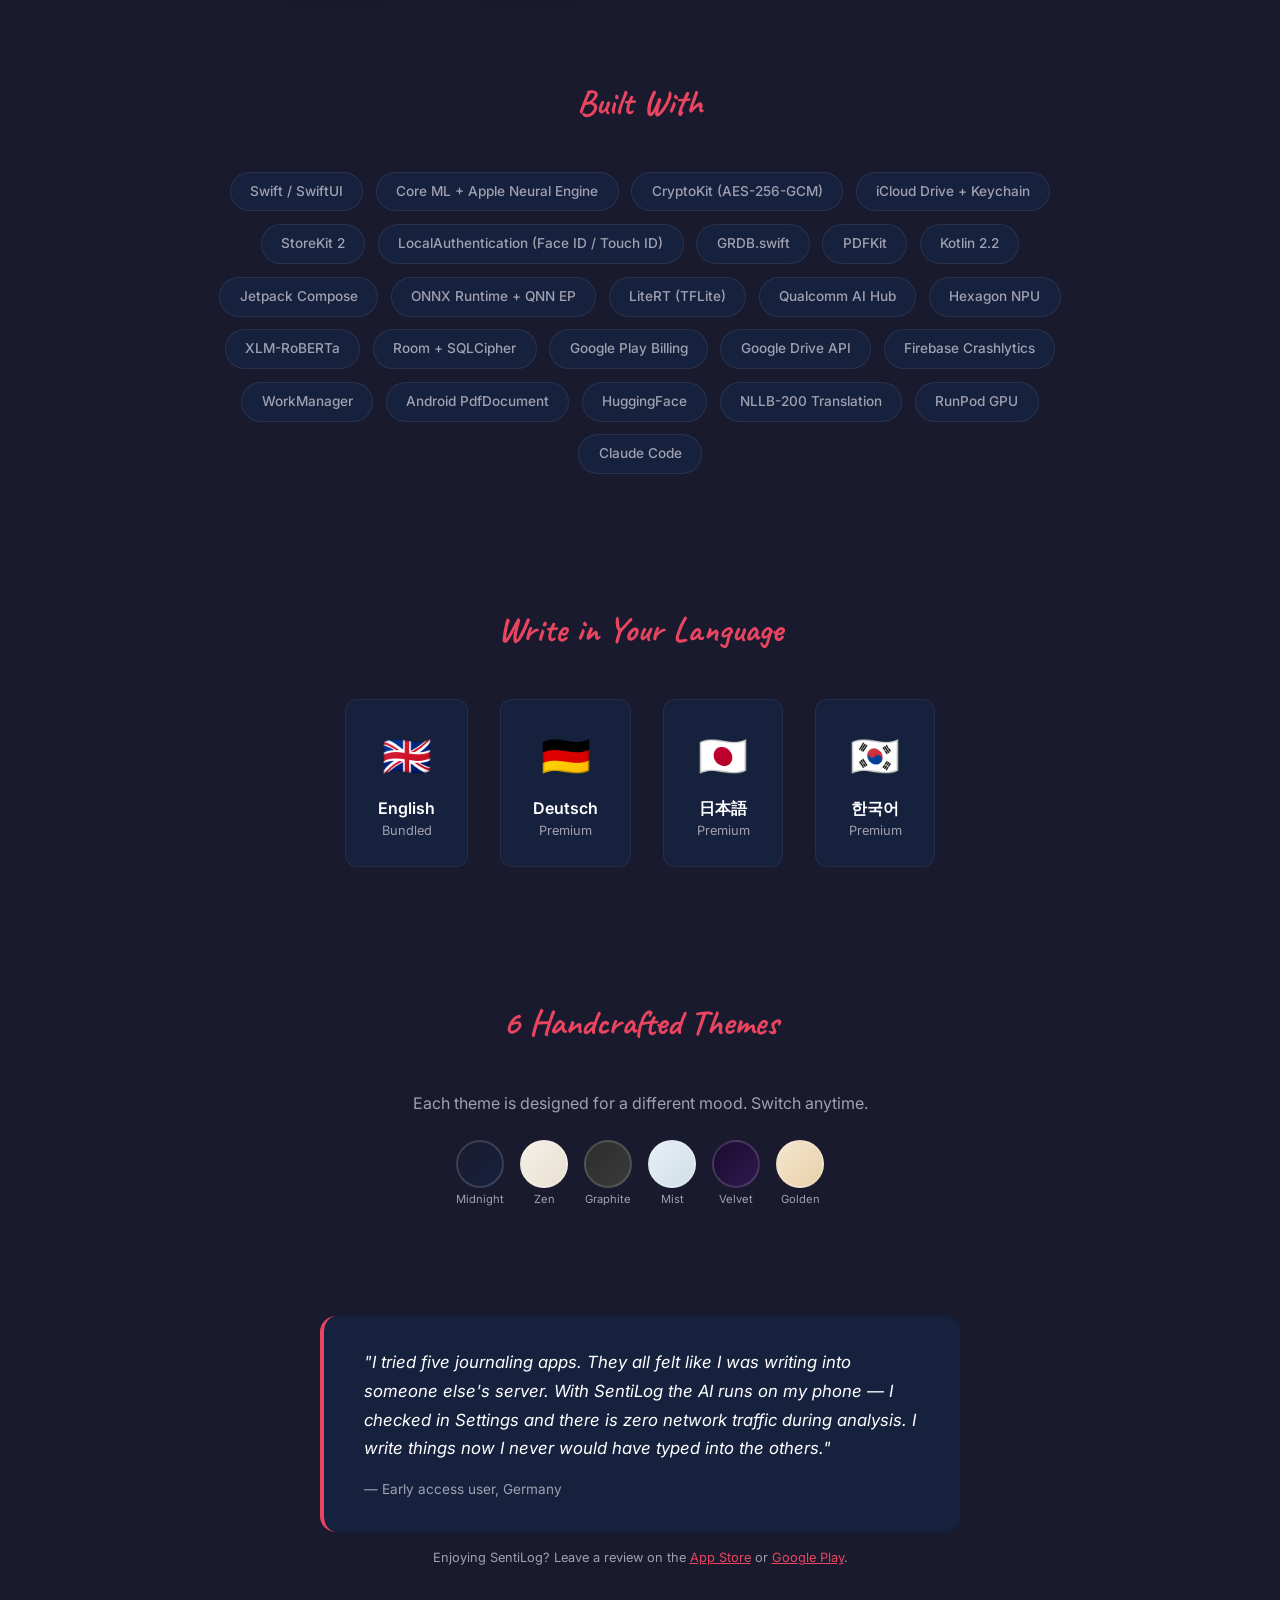
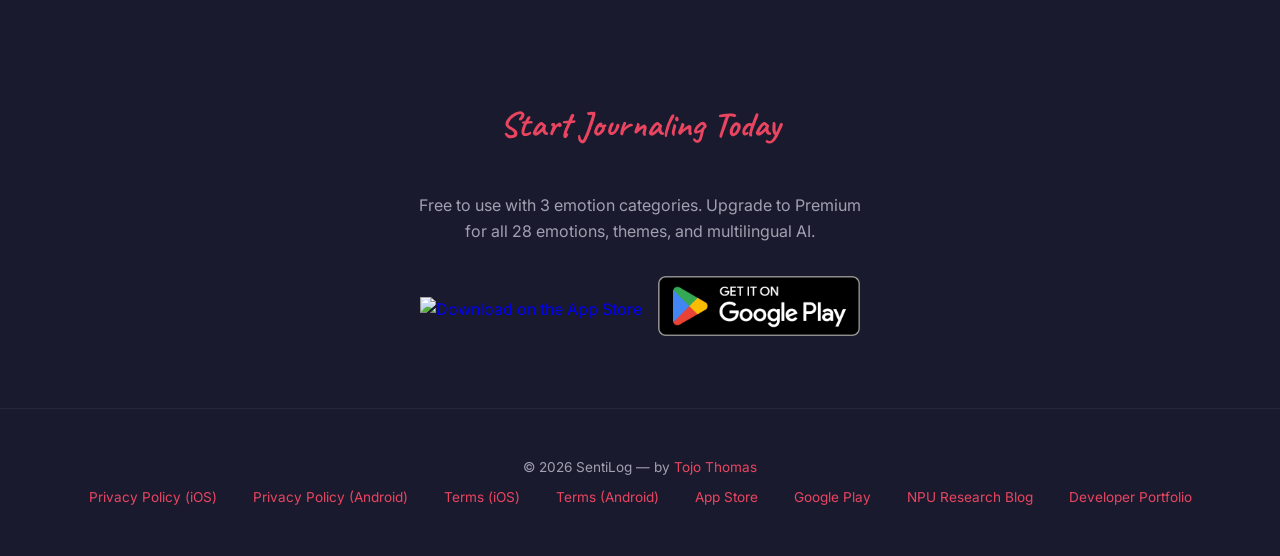
==== commit 69648930: "Match App Store / Google Play badge sizes by stripping Google's 41px transparent padding Google's of" ====
--- a/SentiLog/index.html
+++ b/SentiLog/index.html
@@ -201,7 +201,7 @@
             <img src="https://tools.applemediaservices.com/api/badges/download-on-the-app-store/black/en-us" alt="Download on the App Store" style="height:72px">
         </a>
         <a href="https://play.google.com/store/apps/details?id=com.sentilog.app" class="cta">
-            <img src="https://play.google.com/intl/en_us/badges/static/images/badges/en_badge_web_generic.png" alt="Get it on Google Play" style="height:84px">
+            <img src="google-play-badge.png" alt="Get it on Google Play" style="height:72px">
         </a>
     </div>
     <div class="badge" data-lang="en">iOS &amp; Android &bull; Free with Premium</div>
@@ -303,7 +303,7 @@
             <img src="https://tools.applemediaservices.com/api/badges/download-on-the-app-store/black/en-us" alt="Download on the App Store" style="height:72px">
         </a>
         <a href="https://play.google.com/store/apps/details?id=com.sentilog.app" class="cta">
-            <img src="https://play.google.com/intl/en_us/badges/static/images/badges/en_badge_web_generic.png" alt="Get it on Google Play" style="height:84px">
+            <img src="google-play-badge.png" alt="Get it on Google Play" style="height:72px">
         </a>
     </div>
     <p style="color:var(--text-secondary); font-size:0.85rem; margin-top:0.75rem;" data-lang="en">Free to download. No account required. Your data never leaves your phone.</p>
@@ -702,7 +702,7 @@
             <img src="https://tools.applemediaservices.com/api/badges/download-on-the-app-store/black/en-us" alt="Download on the App Store" style="height:60px">
         </a>
         <a href="https://play.google.com/store/apps/details?id=com.sentilog.app" class="cta-bottom">
-            <img src="https://play.google.com/intl/en_us/badges/static/images/badges/en_badge_web_generic.png" alt="Get it on Google Play" style="height:70px">
+            <img src="google-play-badge.png" alt="Get it on Google Play" style="height:60px">
         </a>
     </div>
 </section>
